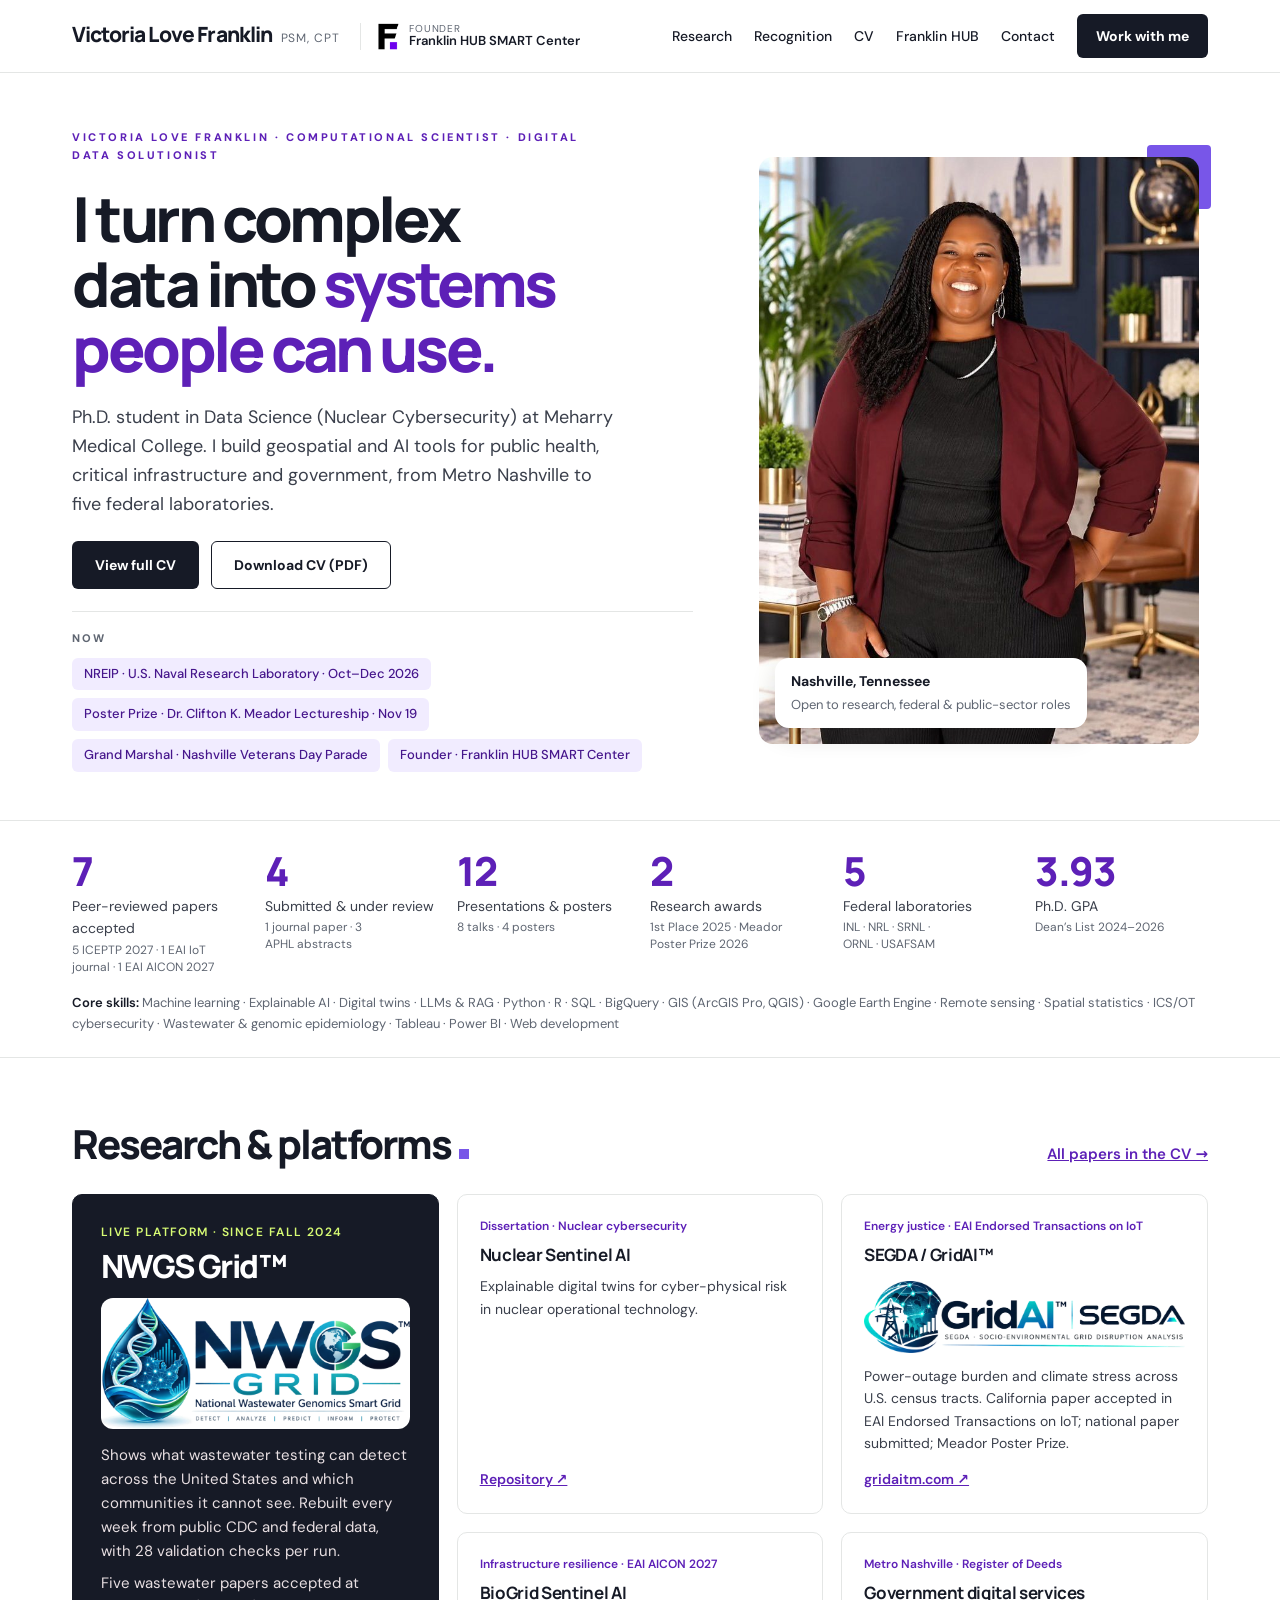
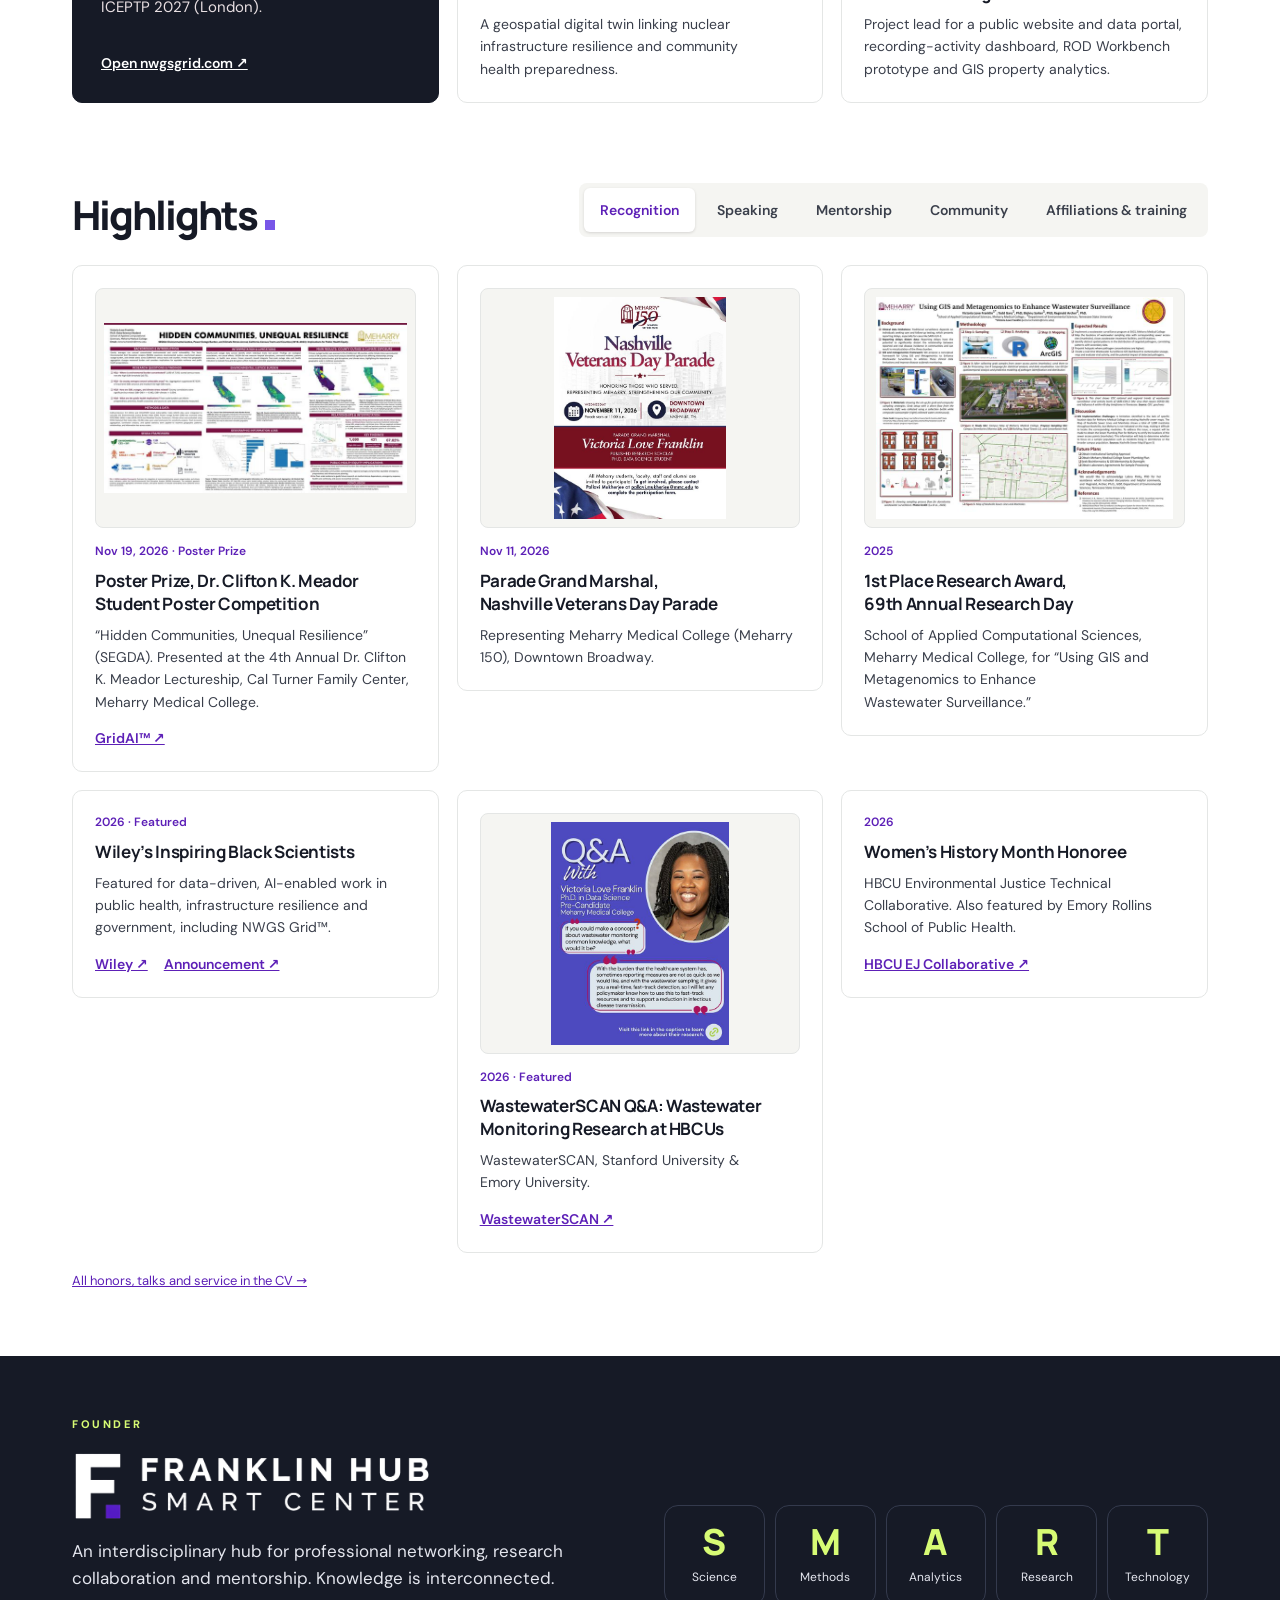
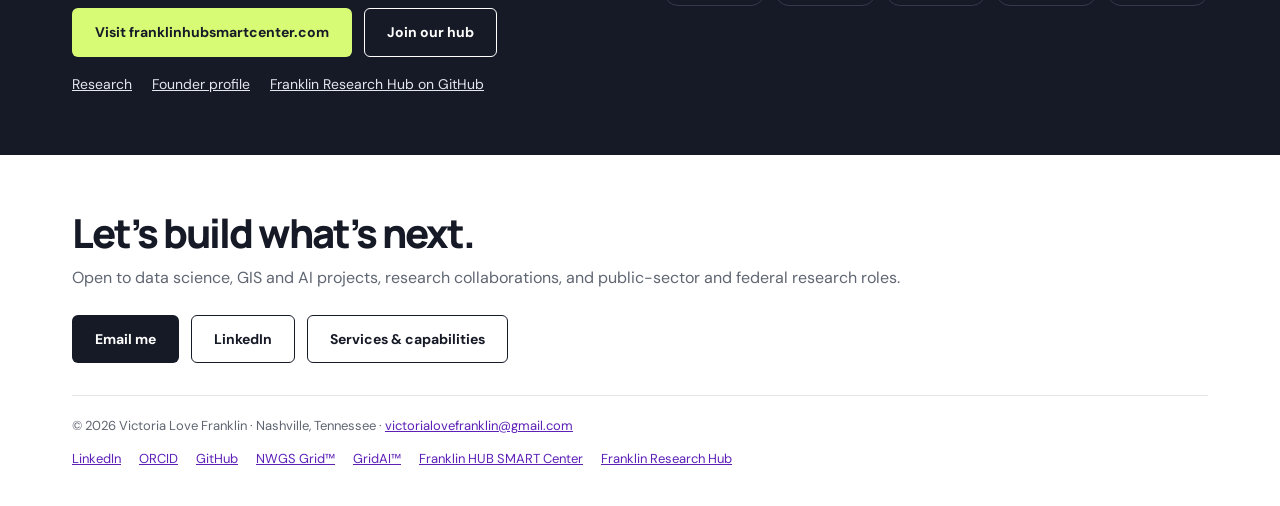
==== index.html @ a5e364a3 "Sync site with current CV: Deeds role (Sep 2026 – Present), Digital Data Solutionist title, remove C" ====
<!DOCTYPE html>

<html lang="en">
<head>
<meta charset="utf-8"/>
<meta content="width=device-width, initial-scale=1" name="viewport"/>
<title>Victoria Love Franklin | Data Scientist, GIS &amp; AI Researcher | Nashville, TN</title>
<meta content="Data scientist and geospatial AI researcher in Nashville: machine learning, GIS, Python and SQL for public health and critical infrastructure. Five federal labs." name="description"/>
<link href="https://victorialovefranklin.github.io/victoria-franklin-site/" rel="canonical"/>
<meta content="website" property="og:type"/>
<meta content="Victoria Love Franklin" property="og:site_name"/>
<meta content="Victoria Love Franklin | Data Scientist, GIS &amp; AI Researcher | Nashville, TN" property="og:title"/>
<meta content="Data scientist and geospatial AI researcher in Nashville. Seven peer-reviewed papers accepted, NWGS Grid™, GridAI™, and work across five federal laboratories." property="og:description"/>
<meta content="https://victorialovefranklin.github.io/victoria-franklin-site/" property="og:url"/>
<meta content="https://victorialovefranklin.github.io/victoria-franklin-site/docs/social-card.jpg" property="og:image"/>
<meta content="https://victorialovefranklin.github.io/victoria-franklin-site/docs/social-card.jpg" property="og:image:secure_url"/>
<meta content="image/jpeg" property="og:image:type"/>
<meta content="1200" property="og:image:width"/>
<meta content="630" property="og:image:height"/>
<meta content="Victoria Love Franklin: Peer-Reviewed Researcher and Doctoral Research Scholar. Data Scientist, Geospatial Scientist, Developer. Ph.D. Data Science (Nuclear Cybersecurity), Meharry Medical College." property="og:image:alt"/>
<meta content="en_US" property="og:locale"/>
<meta content="summary_large_image" name="twitter:card"/>
<meta content="Victoria Love Franklin | Data Scientist, GIS &amp; AI Researcher | Nashville, TN" name="twitter:title"/>
<meta content="Data scientist and geospatial AI researcher in Nashville. Seven peer-reviewed papers accepted, NWGS Grid™, GridAI™, and work across five federal laboratories." name="twitter:description"/>
<meta content="https://victorialovefranklin.github.io/victoria-franklin-site/docs/social-card.jpg" name="twitter:image"/>
<meta content="Victoria Love Franklin: Peer-Reviewed Researcher and Doctoral Research Scholar. Data Scientist, Geospatial Scientist, Developer. Ph.D. Data Science (Nuclear Cybersecurity), Meharry Medical College." name="twitter:image:alt"/>
<meta content="Victoria Love Franklin" name="author"/>
<link href="https://orcid.org/0009-0004-8883-767X" rel="me"/>
<meta content="#8A0F3C" name="theme-color"/>
<meta content="Victoria Love Franklin, Victoria L. Franklin, V.L. Franklin, data scientist, geospatial data scientist, GIS analyst, GIS scientist, AI researcher, machine learning engineer, doctoral researcher, Ph.D. data science, nuclear cybersecurity researcher, public health data scientist, research scientist, machine learning, explainable AI, XAI, digital twins, LLM, RAG, predictive analytics, anomaly detection, Python, R, SQL, BigQuery, ETL, Tableau, Power BI, data visualization, dashboards, GIS, ArcGIS Pro, QGIS, Google Earth Engine, remote sensing, spatial statistics, GeoAI, spatial epidemiology, ICS/OT security, SCADA, critical infrastructure cybersecurity, vulnerability assessment, cyber-physical systems, wastewater surveillance, wastewater-based epidemiology, genomic epidemiology, biosurveillance, metagenomics, environmental justice, energy justice, grid resilience, climate resilience, public health informatics, government technology, open data, web development, Nashville data scientist, Tennessee GIS, Meharry Medical College, Tennessee State University, HBCU researcher, Idaho National Laboratory, Savannah River National Laboratory, Oak Ridge National Laboratory, ORISE fellow, U.S. Naval Research Laboratory, NREIP, DOE national laboratory, NWGS Grid, GridAI, Nuclear Sentinel AI, SEGDA, BioGrid Sentinel AI, Franklin HUB SMART Center" name="keywords"/>
<meta content="index, follow, max-image-preview:large, max-snippet:-1" name="robots"/>
<meta content="Victoria" property="profile:first_name"/>
<meta content="Franklin" property="profile:last_name"/>
<link href="sitemap.xml" rel="sitemap" type="application/xml"/>
<script type="application/ld+json">{"@context":"https://schema.org","@graph":[{"@type":"WebSite","@id":"https://victorialovefranklin.github.io/victoria-franklin-site/#website","url":"https://victorialovefranklin.github.io/victoria-franklin-site/","name":"Victoria Love Franklin","inLanguage":"en-US","publisher":{"@id":"https://victorialovefranklin.github.io/victoria-franklin-site/#person"}},{"@type":"Person","@id":"https://victorialovefranklin.github.io/victoria-franklin-site/#person","name":"Victoria Love Franklin","alternateName":["Victoria L. Franklin","V.L. Franklin","Victoria Franklin"],"honorificSuffix":"PSM, CPT","url":"https://victorialovefranklin.github.io/victoria-franklin-site/","image":"https://victorialovefranklin.github.io/victoria-franklin-site/docs/img/victoria-franklin-portrait.jpg","email":"mailto:victorialovefranklin@gmail.com","jobTitle":["Data Scientist","Geospatial Scientist","Doctoral Researcher"],"description":"Data scientist and geospatial AI researcher pursuing a Ph.D. in Data Science (Nuclear Cybersecurity) at Meharry Medical College, with research experience at five federal laboratories.","address":{"@type":"PostalAddress","addressLocality":"Nashville","addressRegion":"TN","addressCountry":"US"},"affiliation":{"@type":"CollegeOrUniversity","name":"Meharry Medical College","url":"https://www.mmc.edu/"},"alumniOf":[{"@type":"CollegeOrUniversity","name":"Tennessee State University"},{"@type":"CollegeOrUniversity","name":"Meharry Medical College"}],"hasCredential":[{"@type":"EducationalOccupationalCredential","credentialCategory":"degree","name":"Ph.D. in Data Science, Nuclear Cybersecurity (expected 2027)"},{"@type":"EducationalOccupationalCredential","credentialCategory":"degree","name":"Professional Science Master’s, Applied Geospatial Information Systems"},{"@type":"EducationalOccupationalCredential","credentialCategory":"degree","name":"B.S., Urban Studies"},{"@type":"EducationalOccupationalCredential","credentialCategory":"certificate","name":"Graduate Certificate, Public Administration & Executive Leadership"},{"@type":"EducationalOccupationalCredential","credentialCategory":"certification","name":"Certified Phlebotomy Technician (CPT)"}],"hasOccupation":[{"@type":"Occupation","name":"Data Scientist","occupationalCategory":"15-2051.00","skills":"Python, R, SQL, BigQuery, machine learning, explainable AI, digital twins, LLMs and RAG, Tableau, Power BI","occupationLocation":{"@type":"City","name":"Nashville, Tennessee"}},{"@type":"Occupation","name":"Geospatial Scientist / GIS Analyst","occupationalCategory":"15-1299.02","skills":"ArcGIS Pro, QGIS, Google Earth Engine, remote sensing, spatial statistics, GeoAI, spatial epidemiology"},{"@type":"Occupation","name":"Cybersecurity Researcher (Critical Infrastructure)","skills":"ICS/OT security, SCADA, HMI, PLC, vulnerability assessment, cyber-physical anomaly detection"}],"knowsAbout":["Data science","Machine learning","Explainable artificial intelligence","Digital twins","Large language models","Retrieval-augmented generation","Geographic information systems","Geospatial data science","Remote sensing","Google Earth Engine","ArcGIS Pro","QGIS","Spatial statistics","Python","R","SQL","BigQuery","Tableau","Power BI","Nuclear cybersecurity","ICS/OT security","SCADA","Critical infrastructure resilience","Wastewater-based epidemiology","Genomic epidemiology","Biosurveillance","Metagenomics","Public health surveillance","Environmental justice","Energy justice","Climate resilience","Government technology","Web development"],"award":["Poster Prize, Dr. Clifton K. Meador Student Poster Competition (2026)","1st Place Research Award, 69th Annual Research Day, Meharry Medical College (2025)","Featured, Wiley’s Inspiring Black Scientists (2026)","Women’s History Month Honoree, HBCU Environmental Justice Technical Collaborative (2026)","Parade Grand Marshal, Nashville Veterans Day Parade (2026)"],"memberOf":[{"@type":"Organization","name":"IEEE"},{"@type":"Organization","name":"American Meteorological Society"},{"@type":"Organization","name":"Association of Public Health Laboratories"},{"@type":"Organization","name":"Water Environment Federation"},{"@type":"Organization","name":"National Society of Black Engineers"},{"@type":"Organization","name":"Google Developer Groups"},{"@type":"Organization","name":"HBCU Environmental Justice Technical Collaborative"}],"founder":{"@type":"Organization","name":"Franklin HUB SMART Center","url":"https://franklinhubsmartcenter.com/","logo":"https://victorialovefranklin.github.io/victoria-franklin-site/docs/img/franklin-hub-logo.png","sameAs":["https://github.com/Franklin-Research-Hub"]},"sameAs":["https://www.linkedin.com/in/victoria-love-f-553740410/","https://orcid.org/0009-0004-8883-767X","https://github.com/victorialovefranklin","https://nwgsgrid.com/","https://gridaitm.com/","https://franklinhubsmartcenter.com/","https://github.com/Franklin-Research-Hub","https://github.com/victorialovefranklin/Nuclear-Sentinel/"]},{"@type":"ProfilePage","@id":"https://victorialovefranklin.github.io/victoria-franklin-site/#profile","url":"https://victorialovefranklin.github.io/victoria-franklin-site/","name":"Victoria Love Franklin | Data Scientist, GIS & AI Researcher | Nashville, TN","mainEntity":{"@id":"https://victorialovefranklin.github.io/victoria-franklin-site/#person"},"isPartOf":{"@id":"https://victorialovefranklin.github.io/victoria-franklin-site/#website"}}]}</script>
<link as="font" crossorigin="" href="docs/fonts/inter-normal.woff2" rel="preload" type="font/woff2"/>
<link as="font" crossorigin="" href="docs/fonts/fraunces-normal.woff2" rel="preload" type="font/woff2"/>
<link href="docs/site.css?v=202611142050" rel="stylesheet"/>
<link as="font" crossorigin="" href="docs/fonts/manrope.woff2" rel="preload" type="font/woff2"/>
<link href="docs/hub-theme.css?v=202611132125" rel="stylesheet"/>
</head>
<body class="hub-theme">
<a class="skip" href="#main">Skip to content</a>
<header class="site-header">
<div class="wrap">
<a class="brand" href="index.html"><b>Victoria Love Franklin</b><small>PSM, CPT</small></a>
<a aria-label="Founder of Franklin HUB SMART Center (opens in a new tab)" class="hub-lock" href="https://franklinhubsmartcenter.com/" rel="noopener" target="_blank">
<img alt="" height="27" src="docs/img/franklin-hub-mark.png" width="22"/>
<span><small>Founder</small><strong>Franklin HUB SMART Center</strong></span>
</a>
<button aria-controls="site-nav" aria-expanded="false" class="menu-btn" type="button">Menu</button>
<nav aria-label="Main" class="site-nav" id="site-nav"><a href="#research">Research</a><a href="#highlights">Recognition</a><a href="experience.html">CV</a><a href="#hub">Franklin HUB</a><a href="#contact">Contact</a><a class="btn btn-primary" href="work-with-me.html">Work with me</a></nav>
</div>
</header>
<main id="main">
<section aria-label="Introduction" class="hero">
<div class="wrap">
<div class="hero-copy">
<p class="eyebrow">Victoria Love Franklin · Computational Scientist · Digital Data Solutionist</p>
<h1>I turn complex data into <em>systems people can use.</em></h1>
<p class="lede">Ph.D. student in Data Science (Nuclear Cybersecurity) at Meharry Medical College. I build geospatial and AI tools for public health, critical infrastructure and government, from Metro Nashville to five federal laboratories.</p>
<div class="btns">
<a class="btn btn-primary" href="experience.html">View full CV</a>
<a class="btn btn-ghost" href="docs/Victoria-Love-Franklin-CV.pdf">Download CV (PDF)</a>
</div>
<div class="now">
<p>Now</p>
<ul>
<li><span class="chip">NREIP · U.S. Naval Research Laboratory · Oct–Dec 2026</span></li>
<li><a class="chip" href="#highlights">Poster Prize · Dr. Clifton K. Meador Lectureship · Nov 19</a></li>
<li><a class="chip" href="#highlights">Grand Marshal · Nashville Veterans Day Parade</a></li>
<li><a class="chip" href="https://franklinhubsmartcenter.com/" rel="noopener" target="_blank">Founder · Franklin HUB SMART Center</a></li>
</ul>
</div>
</div>
<figure class="portrait">
<img alt="Victoria Love Franklin smiling in a burgundy blazer" fetchpriority="high" height="959" src="docs/img/victoria-franklin-portrait.jpg" width="720"/>
<figcaption><b>Nashville, Tennessee</b><span>Open to research, federal &amp; public-sector roles</span></figcaption>
</figure>
</div>
</section>
<section aria-label="At a glance" class="stats">
<div class="wrap">
<ul>
<li><b>7</b><span>Peer-reviewed papers accepted<small>5 ICEPTP 2027 · 1 EAI IoT journal · 1 EAI AICON 2027</small></span></li>
<li><b>4</b><span>Submitted &amp; under review<small>1 journal paper · 3 APHL abstracts</small></span></li>
<li><b>12</b><span>Presentations &amp; posters<small>8 talks · 4 posters</small></span></li>
<li><b>2</b><span>Research awards<small>1st Place 2025 · Meador Poster Prize 2026</small></span></li>
<li><b>5</b><span>Federal laboratories<small>INL · NRL · SRNL · ORNL · USAFSAM</small></span></li>
<li><b>3.93</b><span>Ph.D. GPA<small>Dean’s List 2024–2026</small></span></li>
</ul>
<p class="labs-line"><b>Core skills:</b> Machine learning · Explainable AI · Digital twins · LLMs &amp; RAG · Python · R · SQL · BigQuery · GIS (ArcGIS Pro, QGIS) · Google Earth Engine · Remote sensing · Spatial statistics · ICS/OT cybersecurity · Wastewater &amp; genomic epidemiology · Tableau · Power BI · Web development</p>
</div>
</section>
<section class="section" id="research">
<div class="wrap">
<div class="sec-head"><h2>Research &amp; platforms</h2><a class="more" href="experience.html#publications">All papers in the CV →</a></div>
<div class="grid research-grid">
<article class="card card-dark">
<span class="meta">Live platform · since Fall 2024</span>
<h3>NWGS Grid™</h3>
<img alt="NWGS Grid™, National Wastewater Genomics Smart Grid: Detect, Analyze, Predict, Inform, Protect" class="banner" height="382" loading="lazy" src="docs/img/nwgs-grid-banner.png" width="900"/>
<p>Shows what wastewater testing can detect across the United States and which communities it cannot see. Rebuilt every week from public CDC and federal data, with 28 validation checks per run.</p>
<p>Five wastewater papers accepted at ICEPTP 2027 (London).</p>
<div class="links"><a href="https://nwgsgrid.com/" rel="noopener" target="_blank">Open nwgsgrid.com ↗</a></div>
</article>
<article class="card"><span class="meta">Dissertation · Nuclear cybersecurity</span><h3>Nuclear Sentinel AI</h3><p>Explainable digital twins for cyber-physical risk in nuclear operational technology.</p><div class="links"><a href="https://github.com/victorialovefranklin/Nuclear-Sentinel/" rel="noopener" target="_blank">Repository ↗</a></div></article>
<article class="card"><span class="meta">Energy justice · EAI Endorsed Transactions on IoT</span><h3>SEGDA / GridAI™</h3><img alt="GridAI™ | SEGDA, Socio-Environmental Grid Disruption Analysis" class="banner" height="201" loading="lazy" src="docs/img/gridai-segda-banner.webp" width="900"/><p>Power-outage burden and climate stress across U.S. census tracts. California paper accepted in EAI Endorsed Transactions on IoT; national paper submitted; Meador Poster Prize.</p><div class="links"><a href="https://gridaitm.com/" rel="noopener" target="_blank">gridaitm.com ↗</a></div></article>
<article class="card"><span class="meta">Infrastructure resilience · EAI AICON 2027</span><h3>BioGrid Sentinel AI</h3><p>A geospatial digital twin linking nuclear infrastructure resilience and community health preparedness.</p></article>
<article class="card"><span class="meta">Metro Nashville · Register of Deeds</span><h3>Government digital services</h3><p>Project lead for a public website and data portal, recording-activity dashboard, ROD Workbench prototype and GIS property analytics.</p></article>
</div>
</div>
</section>
<section class="section" id="highlights" style="padding-top:16px">
<div class="wrap">
<div class="sec-head"><h2>Highlights</h2><div aria-label="Highlights" class="tabs" data-tabs="" role="tablist"><button aria-controls="p-recognition" aria-selected="true" class="tab" id="t-recognition" role="tab">Recognition</button><button aria-controls="p-speaking" aria-selected="false" class="tab" id="t-speaking" role="tab">Speaking</button><button aria-controls="p-mentorship" aria-selected="false" class="tab" id="t-mentorship" role="tab">Mentorship</button><button aria-controls="p-community" aria-selected="false" class="tab" id="t-community" role="tab">Community</button><button aria-controls="p-affiliations" aria-selected="false" class="tab" id="t-affiliations" role="tab">Affiliations &amp; training</button></div></div>
<div aria-labelledby="t-recognition" class="panel grid g3" id="p-recognition" role="tabpanel"><article class="card"><button aria-label="View Poster: Hidden Communities, Unequal Resilience, the SEGDA study of environmental justice, power outage burden and climate stress across California" class="thumb" data-gallery='[{"src": "docs/img/segda-meador-poster-prize.jpg", "alt": "Poster: Hidden Communities, Unequal Resilience, the SEGDA study of environmental justice, power outage burden and climate stress across California"}]' type="button"><img alt="" loading="lazy" src="docs/img/thumbs/segda-meador-poster-prize.jpg"/></button><span class="meta">Nov 19, 2026 · Poster Prize</span><h3>Poster Prize, Dr. Clifton K. Meador Student Poster Competition</h3><p>“Hidden Communities, Unequal Resilience” (SEGDA). Presented at the 4th Annual Dr. Clifton K. Meador Lectureship, Cal Turner Family Center, Meharry Medical College.</p><div class="links"><a href="https://gridaitm.com/" rel="noopener" target="_blank">GridAI™ ↗</a></div></article><article class="card"><button aria-label="View Meharry 150 flyer: Nashville Veterans Day Parade, November 11, 2026, Parade Grand Marshal Victoria Love Franklin" class="thumb" data-gallery='[{"src": "docs/2026-nashville-veterans-day-parade-flyer.jpg", "alt": "Meharry 150 flyer: Nashville Veterans Day Parade, November 11, 2026, Parade Grand Marshal Victoria Love Franklin"}]' type="button"><img alt="" loading="lazy" src="docs/img/thumbs/parade-flyer.jpg"/></button><span class="meta">Nov 11, 2026</span><h3>Parade Grand Marshal, Nashville Veterans Day Parade</h3><p>Representing Meharry Medical College (Meharry 150), Downtown Broadway.</p></article><article class="card"><button aria-label="View Research poster: Using GIS and Metagenomics to Enhance Wastewater Surveillance, by Victoria Love Franklin, Todd Gary, Bishnu Sarker and Reginald Archer" class="thumb" data-gallery='[{"src": "docs/img/wastewater-summit-poster-2025.jpg", "alt": "Research poster: Using GIS and Metagenomics to Enhance Wastewater Surveillance, by Victoria Love Franklin, Todd Gary, Bishnu Sarker and Reginald Archer"}]' type="button"><img alt="" loading="lazy" src="docs/img/thumbs/wastewater-summit-poster-2025.jpg"/></button><span class="meta">2025</span><h3>1st Place Research Award, 69th Annual Research Day</h3><p>School of Applied Computational Sciences, Meharry Medical College, for “Using GIS and Metagenomics to Enhance Wastewater Surveillance.”</p></article><article class="card"><span class="meta">2026 · Featured</span><h3>Wiley’s Inspiring Black Scientists</h3><p>Featured for data-driven, AI-enabled work in public health, infrastructure resilience and government, including NWGS Grid™.</p><div class="links"><a href="https://www.wiley.com/en-us/research/inspiring-black-scientists" rel="noopener" target="_blank">Wiley ↗</a><a href="https://www.instagram.com/p/DVRQ2Feka2z/" rel="noopener" target="_blank">Announcement ↗</a></div></article><article class="card"><button aria-label="View WastewaterSCAN Q&amp;A card with Victoria’s answer on real-time wastewater detection for policymakers" class="thumb" data-gallery='[{"src": "docs/img/wastewaterscan-qa.jpg", "alt": "WastewaterSCAN Q&amp;A card with Victoria’s answer on real-time wastewater detection for policymakers"}]' type="button"><img alt="" loading="lazy" src="docs/img/thumbs/wastewaterscan-qa.jpg"/></button><span class="meta">2026 · Featured</span><h3>WastewaterSCAN Q&amp;A: Wastewater Monitoring Research at HBCUs</h3><p>WastewaterSCAN, Stanford University &amp; Emory University.</p><div class="links"><a href="https://www.wastewaterscan.org/" rel="noopener" target="_blank">WastewaterSCAN ↗</a></div></article><article class="card"><span class="meta">2026</span><h3>Women’s History Month Honoree</h3><p>HBCU Environmental Justice Technical Collaborative. Also featured by Emory Rollins School of Public Health.</p><div class="links"><a href="https://www.instagram.com/hejtcollaborative/" rel="noopener" target="_blank">HBCU EJ Collaborative ↗</a></div></article></div><div aria-labelledby="t-speaking" class="panel grid g3" id="p-speaking" role="tabpanel"><article class="card"><button aria-label="View Title slide: International Training Course on Protecting Computer Based Systems in Nuclear Security Regimes, August 5, 2026 and more photos" class="thumb" data-gallery='[{"src": "docs/img/inl-training-course-slide.jpg", "alt": "Title slide: International Training Course on Protecting Computer Based Systems in Nuclear Security Regimes, August 5, 2026"}, {"src": "docs/img/inl-erob.jpg", "alt": "Victoria at the Idaho National Laboratory Engineering Research Office Building sign"}]' type="button"><img alt="" loading="lazy" src="docs/img/thumbs/inl-training-course-slide.jpg"/><span class="count">2 photos</span></button><span class="meta">Aug 5, 2026 · Idaho National Laboratory</span><h3>International Training Course on Protecting Computer-Based Systems in Nuclear Security Regimes</h3><p>Presenter.</p></article><article class="card"><button aria-label="View Toward Climate-Resilient Energy Systems: A Geospatial RAG-Enabled Digital Twin Approach" class="thumb" data-gallery='[{"src": "docs/img/ams-2026-talk.jpg", "alt": "Toward Climate-Resilient Energy Systems: A Geospatial RAG-Enabled Digital Twin Approach"}]' type="button"><img alt="" loading="lazy" src="docs/img/thumbs/ams-2026-talk.jpg"/></button><span class="meta">Jan 26, 2026 · 106th AMS Annual Meeting</span><h3>Toward Climate-Resilient Energy Systems: A Geospatial RAG-Enabled Digital Twin Approach</h3><p>Selected speaker, 39th Conference on Climate Variability and Change. Published abstract.</p></article><article class="card"><button aria-label="View Data Science Nashville Meetup flyer: Meharry Ph.D. Spotlight, March 17" class="thumb" data-gallery='[{"src": "docs/img/data-science-nashville-spotlight.jpg", "alt": "Data Science Nashville Meetup flyer: Meharry Ph.D. Spotlight, March 17"}]' type="button"><img alt="" loading="lazy" src="docs/img/thumbs/data-science-nashville-spotlight.jpg"/></button><span class="meta">Mar 17, 2026 · Data Science Nashville</span><h3>Meharry Ph.D. Spotlight: The SEGDA Framework</h3><p>Invited speaker, Tech Hill Commons.</p></article><article class="card"><button aria-label="View Symposium speaker card: HBCU National Spotlight panel, September 10, 2025" class="thumb" data-gallery='[{"src": "docs/img/hbcu-national-spotlight.jpg", "alt": "Symposium speaker card: HBCU National Spotlight panel, September 10, 2025"}]' type="button"><img alt="" loading="lazy" src="docs/img/thumbs/hbcu-national-spotlight.jpg"/></button><span class="meta">Sep 10, 2025 · CEEJH Symposium</span><h3>HBCU National Spotlight panel</h3><p>HBCU Partnerships and Collaborations in Support of Frontline Communities, 11th Annual Environmental Justice &amp; Health Disparities Symposium.</p></article><article class="card"><span class="meta">2026 · MS-CC Annual Meeting</span><h3>Cyberinfrastructure Pathways in AI, Data Science &amp; Geospatial Intelligence at an HBCU</h3><p>Panel presenter.</p></article><article class="card"><span class="meta">2025 · Alabama A&amp;M University</span><h3>STEM Day Speaker Series</h3><p>Invited speaker.</p></article></div><div aria-labelledby="t-mentorship" class="panel grid g3" id="p-mentorship" role="tabpanel"><article class="card"><button aria-label="View The MS-CC summer research cohort with mentors in front of the North Nashville Food Project map and more photos" class="thumb" data-gallery='[{"src": "docs/img/mscc-cohort-2025.jpg", "alt": "The MS-CC summer research cohort with mentors in front of the North Nashville Food Project map"}, {"src": "docs/img/fisk-gis-workshop.jpg", "alt": "Victoria leading a GIS workshop on mapping social determinants of health at Fisk University"}, {"src": "docs/img/mscc-mentees-symposium.jpg", "alt": "Mentees presenting their research at the MS-CC symposium"}, {"src": "docs/img/mentees-group.jpg", "alt": "Victoria with three of her mentees"}, {"src": "docs/img/mentee-fisk-podium.jpg", "alt": "Victoria with a mentee at the Fisk University podium"}]' type="button"><img alt="" loading="lazy" src="docs/img/thumbs/mscc-cohort-2025.jpg"/><span class="count">5 photos</span></button><span class="meta">2025 · 2026 · MS-CC</span><h3>Undergraduate Summer Research Internship</h3><p>Co-mentor and curriculum developer for the 10-week internship with Meharry and Fisk University.</p><div class="links"><a href="docs/mscc-mentee-research-pm25-respiratory-health.pdf">Mentee research (PDF)</a></div></article><article class="card"><button aria-label="View Flyer: GIS Cyber Threat Mapping and Spatial Analytics hands-on workshop, June 25" class="thumb" data-gallery='[{"src": "docs/img/gis-cyber-threat-workshop-flyer.jpg", "alt": "Flyer: GIS Cyber Threat Mapping and Spatial Analytics hands-on workshop, June 25"}]' type="button"><img alt="" loading="lazy" src="docs/img/thumbs/gis-cyber-threat-workshop-flyer.jpg"/></button><span class="meta">Jun 25, 2026</span><h3>GIS Cyber Threat Mapping &amp; Spatial Analytics</h3><p>Hands-on workshop lead for the MS-CC cohort.</p></article><article class="card"><button aria-label="View Victoria in a GDG On Campus shirt with GDG Expert Vaidehi S. Tripathi and Dr. Robbie Melton at the TSU Smart Innovation Technology Center" class="thumb" data-gallery='[{"src": "docs/img/gdg-tsu-smart-center.jpg", "alt": "Victoria in a GDG On Campus shirt with GDG Expert Vaidehi S. Tripathi and Dr. Robbie Melton at the TSU Smart Innovation Technology Center"}]' type="button"><img alt="" loading="lazy" src="docs/img/thumbs/gdg-tsu-smart-center.jpg"/></button><span class="meta">2025 – Present</span><h3>Lead Organizer, GDG On Campus at Meharry</h3><p>Workshops, tech talks and community events connecting student developers, faculty and industry.</p></article><article class="card"><span class="meta">2025 – Present</span><h3>Master’s Capstone Research Mentor</h3><p>Meharry Medical College: research design, methods, analysis and technical communication.</p></article><article class="card"><span class="meta">2025 – Present</span><h3>Founding Chair, NSBE at Meharry</h3><p>Founded the first NSBE chapter at Meharry; Region III Founding Chair &amp; Advisor.</p></article><article class="card"><span class="meta">2015 – Present</span><h3>STEAM Mentor &amp; Advocate</h3><p>Workshops in STEM and geospatial technology for K–12, undergraduates and career changers.</p></article></div><div aria-labelledby="t-community" class="panel grid g3" id="p-community" role="tabpanel"><article class="card"><button aria-label="View Two parade participants in Tennessee State University blue at the 2026 TSU Homecoming Parade lineup and more photos" class="thumb" data-gallery='[{"src": "docs/tsu-homecoming-2026/tsu-homecoming-2026-1.jpg", "alt": "Two parade participants in Tennessee State University blue at the 2026 TSU Homecoming Parade lineup"}, {"src": "docs/tsu-homecoming-2026/tsu-homecoming-2026-2.jpg", "alt": "Selfie with a participant in a TSU cap and jacket at the 2026 TSU Homecoming Parade"}, {"src": "docs/tsu-homecoming-2026/tsu-homecoming-2026-3.jpg", "alt": "Selfie at the 2026 TSU Homecoming Parade lineup with Davidson County Register of Deeds team apparel"}, {"src": "docs/tsu-homecoming-2026/tsu-homecoming-2026-4.jpg", "alt": "Selfie with a participant in a TSU Homecoming 2026 hoodie at the parade lineup"}, {"src": "docs/tsu-homecoming-2026/tsu-homecoming-2026-5.jpg", "alt": "Two participants smiling together at the 2026 TSU Homecoming Parade"}]' type="button"><img alt="" loading="lazy" src="docs/img/thumbs/tsu-homecoming-1.jpg"/><span class="count">5 photos</span></button><span class="meta">Oct 17, 2026</span><h3>TSU 2026 Homecoming Parade</h3><p>“The Blue Never Fades,” Jefferson Street, with the team of Karen Johnson, Davidson County Register of Deeds.</p></article><article class="card"><button aria-label="View Tennessee State University Alumni graphic: Proud Tiger. Once a Tiger, always a Tiger." class="thumb" data-gallery='[{"src": "docs/tsu-alumni-proud-tiger.jpg", "alt": "Tennessee State University Alumni graphic: Proud Tiger. Once a Tiger, always a Tiger."}]' type="button"><img alt="" loading="lazy" src="docs/img/thumbs/tsu-proud-tiger.jpg"/></button><span class="meta">Three TSU credentials</span><h3>Proud TSU alumna</h3><p>B.S. 2014 · PSM 2018 · Graduate Certificate, December 4, 2026.</p></article><article class="card"><button aria-label="View Victoria Love Franklin with Meharry Medical College President James E. K. Hildreth and colleagues" class="thumb" data-gallery='[{"src": "docs/img/meharry-president-hildreth.jpg", "alt": "Victoria Love Franklin with Meharry Medical College President James E. K. Hildreth and colleagues"}]' type="button"><img alt="" loading="lazy" src="docs/img/thumbs/meharry-president-hildreth.jpg"/></button><span class="meta">Meharry Medical College</span><h3>With President James E. K. Hildreth</h3><p>Meharry, HCA Healthcare and TriStar Health event.</p></article><article class="card"><span class="meta">2025 – Present · Governor appointment</span><h3>Public Representative, Tennessee Committee of Clinical Perfusionists</h3><p>Appointed by Governor Bill Lee.</p></article><article class="card"><span class="meta">2026 · Organizer</span><h3>Build with AI 2026</h3><p>Meharry, GDG Nashville, TSU AI SMART Center and the SACS Cybersecurity Research Center.</p></article></div><div aria-labelledby="t-affiliations" class="panel grid g3" id="p-affiliations" role="tabpanel"><article class="card"><button aria-label="View Victoria holding her SHIFT Certificate of Achievement plaque" class="thumb" data-gallery='[{"src": "docs/img/shift-scholar-plaque.jpg", "alt": "Victoria holding her SHIFT Certificate of Achievement plaque"}]' type="button"><img alt="" loading="lazy" src="docs/img/thumbs/shift-scholar-plaque.jpg"/></button><span class="meta">NIH-supported · 2025–2026</span><h3>SHIFT Scholar, Meharry Medical College</h3><p>Project management, budgeting and scientific leadership for biomedical research.</p></article><article class="card"><button aria-label="View Victoria receiving her Certificate of Achievement for the Biohub and Meharry metagenomic sequencing workshop and more photos" class="thumb" data-gallery='[{"src": "docs/img/biohub-mngs-certificate.jpg", "alt": "Victoria receiving her Certificate of Achievement for the Biohub and Meharry metagenomic sequencing workshop"}, {"src": "docs/img/mngs-lab-bench.jpg", "alt": "Victoria in a lab gown and gloves at a molecular biology bench"}]' type="button"><img alt="" loading="lazy" src="docs/img/thumbs/biohub-mngs-certificate.jpg"/><span class="count">2 photos</span></button><span class="meta">2026 · Chan Zuckerberg Biohub</span><h3>mNGS Wet-Lab &amp; Dry-Lab Research Trainee</h3><p>Metagenomic next-generation sequencing for pathogen surveillance and discovery.</p></article><article class="card"><span class="meta">Member</span><h3>HBCU Environmental Justice Technical Collaborative</h3><p>Collaborative member and 2026 Women’s History Month Honoree.</p></article><article class="card"><span class="meta">IEEE · AMS</span><h3>SACS IEEE Student Branch, Marketing &amp; Communications Officer</h3><p>IEEE and American Meteorological Society student member, 2025–Present.</p></article><article class="card"><span class="meta">APHL · WEF</span><h3>Wastewater Surveillance Community of Practice</h3><p>APHL professional member; Water Environment Federation; KY/TN, AL, MS and SC water associations.</p></article><article class="card"><span class="meta">By invitation</span><h3>SACS Student Ambassador</h3><p>School of Applied Computational Sciences, Meharry Medical College.</p></article></div>
<p class="note" style="margin-top:18px"><a href="experience.html#honors">All honors, talks and service in the CV →</a></p>
</div>
</section>
<section aria-label="Franklin HUB SMART Center" class="hub" id="hub">
<div class="wrap">
<div class="hub-copy">
<p class="eyebrow">Founder</p>
<h2><a href="https://franklinhubsmartcenter.com/" rel="noopener" target="_blank"><img alt="Franklin HUB SMART Center" height="181" src="docs/img/franklin-hub-logo-white.png" width="900"/></a></h2>
<p>An interdisciplinary hub for professional networking, research collaboration and mentorship. Knowledge is interconnected.</p>
<div class="btns"><a class="btn btn-lime" href="https://franklinhubsmartcenter.com/" rel="noopener" target="_blank">Visit franklinhubsmartcenter.com</a><a class="btn btn-line" href="https://franklinhubsmartcenter.com/join" rel="noopener" target="_blank">Join our hub</a></div>
<div class="hub-links"><a href="https://franklinhubsmartcenter.com/research" rel="noopener" target="_blank">Research</a><a href="https://franklinhubsmartcenter.com/victoria-love-franklin" rel="noopener" target="_blank">Founder profile</a><a href="https://github.com/Franklin-Research-Hub" rel="noopener" target="_blank">Franklin Research Hub on GitHub</a></div>
</div>
<ul aria-label="SMART: Science, Methods, Analytics, Research, Technology" class="smart">
<li><b>S</b><span>Science</span></li><li><b>M</b><span>Methods</span></li><li><b>A</b><span>Analytics</span></li><li><b>R</b><span>Research</span></li><li><b>T</b><span>Technology</span></li>
</ul>
</div>
</section>
</main>
<footer class="site-footer" id="contact">
<div class="wrap">
<div class="top">
<div>
<h2>Let’s build what’s next.</h2>
<p class="contact-line">Open to data science, GIS and AI projects, research collaborations, and public-sector and federal research roles.</p>
</div>
<div class="btns">
<a class="btn btn-primary" href="mailto:victorialovefranklin@gmail.com">Email me</a>
<a class="btn btn-ghost" href="https://www.linkedin.com/in/victoria-love-f-553740410/" rel="noopener" target="_blank">LinkedIn</a>
<a class="btn btn-ghost" href="work-with-me.html">Services &amp; capabilities</a>
</div>
</div>
<div class="bottom">
<span>© <span data-year="">2026</span> Victoria Love Franklin · Nashville, Tennessee · <a href="mailto:victorialovefranklin@gmail.com">victorialovefranklin@gmail.com</a></span>
<nav aria-label="Elsewhere"><a href="https://www.linkedin.com/in/victoria-love-f-553740410/" rel="noopener" target="_blank">LinkedIn</a><a href="https://orcid.org/0009-0004-8883-767X" rel="noopener" target="_blank">ORCID</a><a href="https://github.com/victorialovefranklin" rel="noopener" target="_blank">GitHub</a><a href="https://nwgsgrid.com/" rel="noopener" target="_blank">NWGS Grid™</a><a href="https://gridaitm.com/" rel="noopener" target="_blank">GridAI™</a><a href="https://franklinhubsmartcenter.com/" rel="noopener" target="_blank">Franklin HUB SMART Center</a><a href="https://github.com/Franklin-Research-Hub" rel="noopener" target="_blank">Franklin Research Hub</a></nav>
</div>
</div>
</footer>
<dialog aria-label="Photo viewer" class="lightbox" id="lightbox">
<figure><img alt="" src=""/><figcaption></figcaption></figure>
<button aria-label="Close" class="lb-btn lb-close" type="button">×</button>
<button aria-label="Previous photo" class="lb-btn lb-prev" type="button">‹</button>
<button aria-label="Next photo" class="lb-btn lb-next" type="button">›</button>
</dialog>
<script defer="" src="docs/site.js?v=202611132125"></script>
</body>
</html>
---- docs/site.css ----
/* Victoria Love Franklin: shared site styles */
@font-face{font-family:"Fraunces";font-style:normal;font-weight:100 900;font-display:swap;src:url(fonts/fraunces-normal.woff2) format("woff2")}
@font-face{font-family:"Fraunces";font-style:italic;font-weight:100 900;font-display:swap;src:url(fonts/fraunces-italic.woff2) format("woff2")}
@font-face{font-family:"Inter";font-style:normal;font-weight:100 900;font-display:swap;src:url(fonts/inter-normal.woff2) format("woff2")}
:root{
  --ink:#1F1418;--body:#3D3237;--muted:#5E5257;--line:#E8DFE2;--soft:#F7F3F4;
  --wine:#8A0F3C;--wine-deep:#5C0A28;--rose:#F6E8EC;
  --hub:#161A26;--hub-line:#343A4D;--lime:#C9FF4A;
  --ok-bg:#E9F3EC;--ok:#1F5130;--rev-bg:#F5EEDD;--rev:#5A4210;--pres-bg:#E7EEF8;--pres:#1E3A66;
  --serif:"Fraunces",Georgia,serif;--sans:"Inter",system-ui,-apple-system,"Segoe UI",sans-serif;
  --r:16px;
}
*{box-sizing:border-box}
html{scroll-behavior:smooth;scroll-padding-top:84px;-webkit-text-size-adjust:100%}
body{margin:0;background:#fff;color:var(--ink);font:16px/1.6 var(--sans);-webkit-font-smoothing:antialiased}
img{display:block;max-width:100%;height:auto}
a{color:var(--wine)}a:hover{color:var(--wine-deep)}
h1,h2,h3,p{margin:0}
ul{margin:0;padding:0;list-style:none}
:focus-visible{outline:3px solid var(--wine);outline-offset:3px;border-radius:4px}
.wrap{max-width:1200px;margin:0 auto;padding:0 32px}
.skip{position:absolute;left:-999px;top:8px;background:#fff;padding:10px 14px;z-index:99}
.skip:focus{left:8px}
.sr{position:absolute;width:1px;height:1px;overflow:hidden;clip:rect(0 0 0 0);white-space:nowrap}

/* Header */
.site-header{position:sticky;top:0;z-index:50;background:rgba(255,255,255,.96);backdrop-filter:saturate(1.4) blur(8px);border-bottom:1px solid var(--line)}
.site-header .wrap{min-height:72px;display:flex;align-items:center;gap:20px}
.brand{display:flex;align-items:baseline;gap:8px;text-decoration:none;color:var(--ink)}
.brand b{font:600 22px/1 var(--serif)}
.brand small{font-size:12px;letter-spacing:.08em;color:var(--muted)}
.hub-lock{display:flex;align-items:center;gap:10px;text-decoration:none;color:var(--ink);padding-left:16px;border-left:1px solid var(--line);margin-right:auto}
.hub-lock img{width:22px;height:27px}
.hub-lock span{display:flex;flex-direction:column;line-height:1.15}
.hub-lock small{font-size:10px;color:var(--muted);letter-spacing:.08em;text-transform:uppercase}
.hub-lock strong{font-size:13px;font-weight:600}
.site-nav{display:flex;align-items:center;gap:4px 22px;font-size:14px;font-weight:500}
.site-nav a{color:var(--ink);text-decoration:none}
.site-nav a:hover,.site-nav a[aria-current="page"]{color:var(--wine)}
.site-nav a[aria-current="page"]{font-weight:600}
.menu-btn{display:none;margin-left:auto;background:none;border:1px solid var(--line);border-radius:10px;min-width:44px;min-height:44px;font:600 14px var(--sans);color:var(--ink);cursor:pointer}

/* Buttons & chips */
.btn{display:inline-flex;align-items:center;gap:8px;min-height:46px;padding:12px 22px;border-radius:999px;font-weight:600;font-size:15px;text-decoration:none;border:1.5px solid transparent;cursor:pointer;font-family:var(--sans)}
.btn-primary{background:var(--wine);color:#fff}.btn-primary:hover{background:var(--wine-deep);color:#fff}
.btn-ghost{border-color:var(--ink);color:var(--ink);background:#fff}.btn-ghost:hover{background:var(--soft);color:var(--ink)}
.site-nav .btn{min-height:42px;padding:10px 18px;color:#fff}
.btns{display:flex;flex-wrap:wrap;gap:12px}
.chip{display:inline-block;background:var(--rose);color:var(--wine-deep);padding:6px 12px;border-radius:8px;font-size:13px;font-weight:500;text-decoration:none}
a.chip:hover{background:#EED6DE;color:var(--wine-deep)}
.eyebrow{font-size:12px;font-weight:600;letter-spacing:.14em;text-transform:uppercase;color:var(--wine)}

/* Sections */
.section{padding:64px 0}
.sec-head{display:flex;flex-wrap:wrap;justify-content:space-between;align-items:flex-end;gap:16px;margin-bottom:28px}
.sec-head h2,.h2{font:500 40px/1.1 var(--serif);letter-spacing:-.01em}
.sec-head p{color:var(--muted);max-width:560px}
.more{font-weight:600;font-size:15px}

/* Hero */
.hero .wrap{display:grid;grid-template-columns:minmax(0,1.15fr) minmax(0,.85fr);gap:56px;align-items:center;padding-top:56px;padding-bottom:48px}
.hero-copy{display:flex;flex-direction:column;gap:22px}
.hero h1{font:500 clamp(40px,5vw,62px)/1.04 var(--serif);letter-spacing:-.02em}
.hero h1 em{color:var(--wine)}
.lede{font-size:18px;color:var(--body);max-width:580px}
.now{border-top:1px solid var(--line);padding-top:18px;display:flex;flex-direction:column;gap:10px}
.now p{font-size:12px;font-weight:600;letter-spacing:.12em;text-transform:uppercase;color:var(--muted)}
.now ul{display:flex;flex-wrap:wrap;gap:8px}
.portrait{margin:0;position:relative;justify-self:center;width:100%;max-width:440px}
.portrait img{width:100%;height:auto;border-radius:24px}
.portrait figcaption{position:absolute;left:16px;bottom:16px;background:#fff;border-radius:14px;padding:12px 16px;display:flex;flex-direction:column;gap:2px;box-shadow:0 8px 24px rgba(31,20,24,.14)}
.portrait figcaption b{font-size:14px}.portrait figcaption span{font-size:13px;color:var(--muted)}

/* Stats */
.stats{border-top:1px solid var(--line);border-bottom:1px solid var(--line)}
.stats .wrap{padding-top:28px;padding-bottom:22px}
.stats ul{display:grid;grid-template-columns:repeat(6,minmax(0,1fr));gap:20px}
.stats li small{display:block;font-size:12px;color:var(--muted);margin-top:2px;line-height:1.4}
.stats li{display:flex;flex-direction:column;gap:2px}
.stats li b{font:500 40px/1.1 var(--serif);color:var(--wine)}
.stats span{font-size:14px;color:var(--body)}
.labs-line{margin-top:18px;font-size:13px;color:var(--muted)}
.labs-line b{color:var(--ink);font-weight:600;font-family:var(--sans);font-size:13px}

/* Cards */
.grid{display:grid;gap:18px}
.g3{grid-template-columns:repeat(3,minmax(0,1fr))}
.research-grid{grid-template-columns:repeat(3,minmax(0,1fr))}
.card{background:#fff;border:1px solid var(--line);border-radius:var(--r);padding:22px;display:flex;flex-direction:column;gap:8px}
.card .meta{font-size:12px;font-weight:600;color:var(--wine)}
.card h3{font-size:17px;font-weight:600;line-height:1.35}
.card p{font-size:14px;color:var(--body)}
.card .links{display:flex;flex-wrap:wrap;gap:6px 16px;font-size:14px;font-weight:600;margin-top:auto;padding-top:6px}
.card-dark{background:var(--ink);border-color:var(--ink);color:#fff;grid-row:span 2;padding:28px}
.card-dark .meta{color:#E9B9C9;letter-spacing:.12em;text-transform:uppercase}
.card-dark h3{font:500 32px/1.1 var(--serif)}
.card-dark p{color:#E8DFE2;font-size:15px}
.card-dark a{color:#fff}
.card .banner{display:block;width:100%;height:auto;margin:6px 0 4px}
.card-dark .banner{border-radius:12px;background:#fff;padding:0;margin:6px 0;width:100%;height:auto}
.thumb{position:relative;display:block;width:100%;padding:8px;border:1px solid var(--line);border-radius:12px;overflow:hidden;cursor:zoom-in;background:var(--soft);aspect-ratio:4/3;margin-bottom:6px}
.thumb img{width:100%;height:100%;object-fit:contain;object-position:center}
.thumb:hover{border-color:var(--wine)}
.thumb .count{position:absolute;right:10px;bottom:10px;background:rgba(31,20,24,.82);color:#fff;font:600 12px var(--sans);padding:4px 9px;border-radius:999px}

/* Tabs */
.tabs{display:flex;flex-wrap:wrap;gap:6px;background:var(--soft);padding:5px;border-radius:999px}
.tab{border:0;cursor:pointer;font:600 14px var(--sans);padding:10px 16px;min-height:44px;border-radius:999px;background:transparent;color:var(--body)}
.tab[aria-selected="true"]{background:#fff;color:var(--wine);box-shadow:0 1px 3px rgba(31,20,24,.14)}
.panel[hidden]{display:none}
.panel.grid{align-items:start}

/* Hub band */
.hub{background:var(--hub);color:#fff}
.hub .wrap{display:grid;grid-template-columns:minmax(0,1fr) minmax(0,1fr);gap:48px;align-items:center;padding-top:60px;padding-bottom:60px}
.hub-copy{display:flex;flex-direction:column;gap:16px}
.hub .eyebrow{color:var(--lime)}
.hub-copy img{width:360px;max-width:100%}
.hub-copy p{font-size:17px;color:#E4E6EE}
.hub .btn-lime{background:var(--lime);color:var(--hub)}.hub .btn-lime:hover{background:#DBFF85;color:var(--hub)}
.hub .btn-line{border-color:#fff;color:#fff}.hub .btn-line:hover{background:rgba(255,255,255,.08);color:#fff}
.hub-links{display:flex;flex-wrap:wrap;gap:8px 20px;font-size:14px}
.hub-links a{color:#E4E6EE}
.smart{display:grid;grid-template-columns:repeat(5,minmax(0,1fr));gap:10px}
.smart li{border:1px solid var(--hub-line);border-radius:14px;padding:18px 6px;display:flex;flex-direction:column;align-items:center;gap:8px}
.smart b{font:500 36px/1 var(--serif);color:var(--lime)}
.smart span{font-size:12px;color:#E4E6EE}

/* Footer */
.site-footer{padding:56px 0 36px}
.site-footer .top{display:flex;flex-wrap:wrap;justify-content:space-between;align-items:center;gap:24px}
.site-footer h2{font:500 40px/1.1 var(--serif)}
.site-footer .contact-line{margin-top:10px;color:var(--muted)}
.site-footer .bottom{margin-top:32px;border-top:1px solid var(--line);padding-top:20px;display:flex;flex-wrap:wrap;justify-content:space-between;gap:12px;font-size:13px;color:var(--muted)}
.site-footer .bottom nav{display:flex;flex-wrap:wrap;gap:6px 18px}

/* Lightbox */
.lightbox{border:0;padding:0;background:transparent;max-width:min(1100px,94vw);max-height:94vh;overflow:visible}
.lightbox::backdrop{background:rgba(20,12,16,.86)}
.lightbox figure{margin:0;display:flex;flex-direction:column;gap:10px;align-items:center}
.lightbox img{max-width:min(1100px,94vw);max-height:80vh;object-fit:contain;border-radius:10px;background:#fff}
.lightbox figcaption{color:#fff;font-size:14px;text-align:center;max-width:760px}
.lb-btn{position:fixed;background:#fff;color:var(--ink);border:0;border-radius:999px;min-width:46px;min-height:46px;font:600 20px var(--sans);cursor:pointer;box-shadow:0 4px 16px rgba(0,0,0,.25)}
.lb-close{top:18px;right:18px}.lb-prev{left:18px;top:50%}.lb-next{right:18px;top:50%}

/* CV page */
.cv-head .wrap{display:flex;flex-wrap:wrap;justify-content:space-between;align-items:flex-end;gap:20px;padding-top:40px;padding-bottom:24px}
.cv-head h1{font:500 44px/1.1 var(--serif);letter-spacing:-.01em}
.cv-head p{color:var(--body);margin-top:8px}
.cv-layout{display:flex;flex-wrap:wrap;gap:32px;align-items:flex-start;padding-bottom:72px}
.cv-nav{flex:1 1 220px;max-width:250px;display:flex;flex-direction:column;gap:4px;position:sticky;top:96px}
.cv-nav .tab{display:flex;justify-content:space-between;align-items:center;width:100%;text-align:left;font-size:15px;padding:11px 16px;min-height:46px;border-radius:12px;color:var(--ink)}
.cv-nav .tab small{font-weight:500;color:var(--muted);font-size:13px}
.cv-nav .tab[aria-selected="true"]{background:#fff;color:var(--wine);box-shadow:inset 3px 0 0 var(--wine),0 1px 3px rgba(31,20,24,.1)}
.cv-main{flex:999 1 560px;min-width:0}
.cv-main .panel>h2{font:500 30px/1.2 var(--serif);margin-bottom:6px}
.cv-main .panel>.intro{color:var(--muted);margin-bottom:18px}
.box{border:1px solid var(--line);border-radius:18px;overflow:hidden;background:#fff}
.role{border-bottom:1px solid #F0E8EB}
.role:last-child{border-bottom:0}
.role summary{list-style:none;cursor:pointer;display:grid;grid-template-columns:150px minmax(0,1fr) auto;gap:16px;align-items:center;padding:16px 22px;min-height:64px}
.role summary::-webkit-details-marker{display:none}
.role summary:hover{background:#FCFAFB}
.role .when{font-size:13px;color:var(--muted);font-weight:500}
.role .what{display:flex;flex-direction:column;gap:3px;min-width:0}
.role .what b{font-size:16px;font-weight:600}
.role .what span{font-size:14px;color:var(--muted)}
.role .side{display:flex;align-items:center;gap:12px}
.role .sign{width:16px;text-align:center;color:var(--wine);font-size:20px;line-height:1}
.role .sign::before{content:"+"}
.role[open] .sign::before{content:"−"}
.role .body{padding:0 22px 20px 188px;display:flex;flex-direction:column;gap:10px;font-size:14.5px;color:var(--body)}
.role .body ul{list-style:disc;padding-left:18px;display:flex;flex-direction:column;gap:6px}
.tags{display:flex;flex-wrap:wrap;gap:6px}
.role .body ul.tags{list-style:none;padding:0;flex-direction:row;gap:6px}
.tags li{font-size:12px;background:var(--soft);color:var(--body);padding:4px 10px;border-radius:999px}
.kind{font-size:12px;font-weight:600;padding:5px 10px;border-radius:999px;white-space:nowrap}
.k-fed{background:var(--pres-bg);color:var(--pres)}.k-pub{background:var(--ok-bg);color:var(--ok)}.k-acad{background:var(--rose);color:var(--wine-deep)}.k-train{background:var(--rev-bg);color:var(--rev)}.k-ind{background:#EEEDF0;color:#3A3640}
.earlier{padding:16px 22px;background:var(--soft);font-size:14px;color:var(--body)}
.earlier h3{font-size:14px;font-weight:600;color:var(--ink);margin-bottom:8px}
.earlier li{display:grid;grid-template-columns:110px 1fr;gap:12px;padding:3px 0}
.earlier li span{color:var(--muted)}
.filters{display:flex;flex-wrap:wrap;gap:8px;align-items:center;margin-bottom:16px}
.filter{cursor:pointer;font:600 13px var(--sans);padding:9px 14px;min-height:40px;border-radius:999px;background:#fff;color:var(--ink);border:1px solid #D9CDD2}
.filter[aria-pressed="true"]{background:var(--ink);color:#fff;border-color:var(--ink)}
.filters .note{margin-left:auto;font-size:13px;color:var(--muted)}
.pub-group{margin-bottom:22px}
.pub-group>h3{font-size:13px;font-weight:600;letter-spacing:.1em;text-transform:uppercase;color:var(--muted);margin:0 0 10px}
.pub{padding:16px 22px;border-bottom:1px solid #F0E8EB;display:flex;flex-direction:column;gap:8px}
.pub:last-child{border-bottom:0}
.pub[hidden]{display:none}
.pub .t{font-size:15.5px;font-weight:600;line-height:1.4}
.pub .c{font-size:13.5px;color:var(--muted)}
.pub .c a{font-weight:600}
.st{display:inline-block;font-size:12px;font-weight:600;padding:4px 10px;border-radius:8px;margin:0 6px 4px 0}
.st-acc{background:var(--ok-bg);color:var(--ok)}.st-rev{background:var(--rev-bg);color:var(--rev)}.st-pres{background:var(--pres-bg);color:var(--pres)}.st-prize{background:var(--wine);color:#fff}.st-dev{background:#EEEDF0;color:#3A3640}
.rows li{display:grid;grid-template-columns:150px minmax(0,1fr);gap:16px;padding:14px 22px;border-bottom:1px solid #F0E8EB}
.rows li:last-child{border-bottom:0}
.rows .d{font-size:13px;color:var(--muted);font-weight:500}
.rows .t{font-weight:600;font-size:15px;display:block}
.rows .v{font-size:14px;color:var(--muted);display:block}
.rows .p{font-size:14px;color:var(--body);display:block;margin-top:4px}
.sub-h{font-size:13px;font-weight:600;letter-spacing:.1em;text-transform:uppercase;color:var(--muted);margin:24px 0 10px}
.sub-h:first-of-type{margin-top:0}
.cols{display:grid;grid-template-columns:repeat(2,minmax(0,1fr));gap:16px}
.cols .card ul{display:flex;flex-direction:column;gap:6px;font-size:14px;color:var(--body)}
.cols .card small{display:block;color:var(--muted);font-size:12.5px}
.skill-grid{display:grid;grid-template-columns:repeat(2,minmax(0,1fr));gap:16px}
.skill-grid .tags li{font-size:13px;background:var(--rose);color:var(--wine-deep)}

/* Work with me */
.page-hero .wrap{padding-top:48px;padding-bottom:40px;display:flex;flex-direction:column;gap:18px}
.page-hero h1{font:500 clamp(36px,4.4vw,54px)/1.08 var(--serif);letter-spacing:-.02em;max-width:900px}
.page-hero h1 em{color:var(--wine)}
.snapshot{display:grid;grid-template-columns:repeat(5,minmax(0,1fr));gap:16px;margin:8px 0 0;padding:20px 0 0;border-top:1px solid var(--line)}
.snapshot dt{font-size:12px;font-weight:600;letter-spacing:.1em;text-transform:uppercase;color:var(--muted)}
.snapshot dd{margin:4px 0 0;font-size:14px}
.competencies{display:grid;grid-template-columns:repeat(3,minmax(0,1fr));gap:10px}
.competencies li{background:var(--soft);border-radius:12px;padding:12px 16px;font-size:14.5px}
.services{display:grid;grid-template-columns:repeat(3,minmax(0,1fr));gap:16px}
.svc{border:1px solid var(--line);border-radius:var(--r);padding:22px;display:flex;flex-direction:column;gap:8px}
.svc h3{font-size:17px}.svc p{font-size:14px;color:var(--body)}.svc .tools{color:var(--wine);font-weight:500;font-size:13px}
.table-box{overflow-x:auto;border:1px solid var(--line);border-radius:18px}
table.exp{border-collapse:collapse;width:100%;min-width:760px;font-size:14px}
table.exp th{text-align:left;font-size:12px;letter-spacing:.08em;text-transform:uppercase;color:var(--muted);padding:14px 18px;border-bottom:1px solid var(--line);background:var(--soft)}
table.exp td{padding:14px 18px;border-bottom:1px solid #F0E8EB;vertical-align:top}
table.exp td small{display:block;color:var(--muted);font-size:12.5px}
.note{font-size:13px;color:var(--muted);margin-top:10px}
.diffs{display:grid;grid-template-columns:repeat(4,minmax(0,1fr));gap:16px}
.diff{border-top:3px solid var(--wine);padding-top:14px;display:flex;flex-direction:column;gap:6px}
.diff h3{font-size:16px}.diff p{font-size:14px;color:var(--body)}
.naics{display:grid;grid-template-columns:repeat(2,minmax(0,1fr));gap:8px 24px;font-size:14px}
.naics li{display:flex;gap:12px;padding:8px 0;border-bottom:1px solid #F0E8EB}
.naics b{color:var(--wine);min-width:64px}

/* Responsive */
@media screen and (max-width:1080px){
  .hub-lock{display:none}
  .menu-btn{display:inline-flex;align-items:center;justify-content:center;padding:0 14px}
  .site-nav{display:none;position:absolute;top:72px;left:0;right:0;background:#fff;border-bottom:1px solid var(--line);flex-direction:column;align-items:stretch;padding:16px 32px 22px;gap:4px}
  .site-nav.open{display:flex}
  .site-nav a{padding:10px 0}
  .site-nav .btn{justify-content:center;margin-top:8px}
  .stats ul{grid-template-columns:repeat(3,minmax(0,1fr))}
  .research-grid,.g3,.services,.competencies{grid-template-columns:repeat(2,minmax(0,1fr))}
  .diffs{grid-template-columns:repeat(2,minmax(0,1fr))}
  .snapshot{grid-template-columns:repeat(2,minmax(0,1fr))}
}
@media screen and (max-width:760px){
  .wrap{padding:0 20px}
  .hero .wrap{grid-template-columns:1fr;gap:32px;padding-top:32px}
  .portrait{max-width:360px}
  .section{padding:48px 0}
  .sec-head h2,.h2,.site-footer h2{font-size:32px}
  .stats ul{grid-template-columns:repeat(2,minmax(0,1fr))}
  .stats li b{font-size:32px}
  .research-grid,.g3,.services,.competencies,.cols,.skill-grid,.diffs,.naics{grid-template-columns:1fr}
  .card-dark{grid-row:auto}
  .hub .wrap{grid-template-columns:1fr;gap:28px}
  .smart b{font-size:28px}
  .cv-nav{position:static;max-width:none;flex-direction:row;overflow-x:auto;gap:6px;padding-bottom:4px}
  .cv-nav .tab{width:auto;white-space:nowrap;border-radius:999px;background:var(--soft)}
  .cv-nav .tab small{display:none}
  .role summary{grid-template-columns:1fr auto;gap:6px 12px;padding:14px 16px}
  .role .when{grid-column:1/-1}
  .role .kind{display:none}
  .role .body{padding:0 16px 18px}
  .rows li{grid-template-columns:1fr;gap:4px;padding:14px 16px}
  .pub{padding:14px 16px}
  .filters .note{margin-left:0;width:100%}
  .earlier li{grid-template-columns:1fr;gap:0}
  .lb-prev,.lb-next{top:auto;bottom:18px}
}
@media (prefers-reduced-motion:reduce){html{scroll-behavior:auto}}

/* Print: the Full CV prints every section */
@media print{
  @page{size:letter;margin:.55in .6in}
  body{font-size:10.5pt;color:#000}
  .site-header,.site-footer,.cv-nav,.filters,.no-print,.lightbox,.skip{display:none!important}
  .wrap{max-width:none;padding:0}
  .panel[hidden]{display:block!important}
  .panel{break-before:auto;margin-bottom:18px}
  .cv-main .panel>h2{font-size:15pt;margin-top:10px;border-bottom:1.5px solid var(--wine);padding-bottom:3px}
  .cv-head .wrap{padding:0 0 10px;border-bottom:2px solid var(--wine)}
  .cv-head h1{font-size:22pt}
  .cv-head .btns{display:none}
  .print-name{display:block!important}
  .box{border:0;border-radius:0}
  details.role>.body{display:flex!important}
  .role summary{padding:8px 0;min-height:0;grid-template-columns:120px minmax(0,1fr)}
  .role .side{display:none}
  .role .body{padding:0 0 8px 136px;font-size:10pt}
  .pub,.rows li{padding:7px 0;break-inside:avoid}
  .pub[hidden]{display:flex!important}
  .rows li{grid-template-columns:120px minmax(0,1fr)}
  .card{border:0;padding:6px 0}
  .tags li{padding:1px 6px;font-size:8.5pt}
  a{color:inherit;text-decoration:none}
  .st{border:1px solid currentColor;padding:1px 6px}
}

/* fixes */
.site-nav a.btn[aria-current="page"]{color:#fff}
.naics-print{display:none}
.snapshot dd{overflow-wrap:anywhere}
@media screen and (max-width:760px){.brand small{display:none}.brand b{font-size:20px}}
@media print{.naics-print{display:block}}

.pub-thumb{max-width:180px}
.pub-thumb .thumb{margin:2px 0 0}
.wwm-top{display:grid;grid-template-columns:minmax(0,1fr) 260px;gap:40px;align-items:center}
.wwm-portrait{width:260px;height:auto;border-radius:50%}
@media screen and (max-width:760px){.wwm-top{grid-template-columns:1fr;gap:24px}.wwm-portrait{width:180px}}
@media print{.pub-thumb{display:none}}

/* No hanging words */
p,li,dd,td,figcaption,.t,.v,.c,.lede{text-wrap:pretty}
h1,h2,h3,.what b,.pub .t,.rows .t,.card h3{text-wrap:balance}

/* Clean CV: a document, not a deck of cards */
.cv-main .box{border:0;border-radius:0;background:none;overflow:visible;border-top:1px solid var(--ink)}
.cv-main .role,.cv-main .pub,.cv-main .rows li{border-bottom:1px solid var(--line)}
.cv-main .role summary{padding:16px 0;grid-template-columns:150px minmax(0,1fr) auto}
.cv-main .role summary:hover{background:none}
.cv-main .role summary:hover .what b{color:var(--wine)}
.cv-main .role .body{padding:0 0 18px 166px}
.cv-main .rows li{padding:14px 0;grid-template-columns:150px minmax(0,1fr)}
.cv-main .pub{padding:16px 0}
.cv-main .kind{background:none!important;padding:0;font-weight:500;color:var(--muted)!important;font-size:13px}
.cv-main .st{background:none!important;padding:0;margin:0 14px 2px 0;border-radius:0;font-size:12.5px;font-weight:600}
.cv-main .st-acc{color:var(--ok)}.cv-main .st-rev{color:var(--rev)}.cv-main .st-pres{color:var(--pres)}.cv-main .st-prize{color:var(--wine)}.cv-main .st-dev{color:var(--muted)}
.cv-main .st::before{content:"";display:inline-block;width:7px;height:7px;border-radius:50%;background:currentColor;margin-right:6px;vertical-align:1px}
.cv-main .earlier{background:none;padding:18px 0 0}
.cv-main .pub-group>h3,.cv-main .sub-h{color:var(--ink)}
.tools{font-size:13px;color:var(--muted)}
.plain-groups{display:grid;grid-template-columns:repeat(2,minmax(0,1fr));gap:8px 48px;border-top:1px solid var(--ink)}
.plain-group{padding:18px 0;border-bottom:1px solid var(--line)}
.plain-group h3{font-size:15px;font-weight:600;margin-bottom:8px}
.plain-group p{font-size:14.5px;color:var(--body)}
.plain-list{display:flex;flex-direction:column;gap:6px;font-size:14.5px;color:var(--body)}
.plain-list small{color:var(--muted);font-size:13px}
.cv-main .pub-thumb{max-width:150px}
.cv-main .pub-thumb .thumb{border:0;background:var(--soft);padding:6px;border-radius:4px}
.cv-nav .tab{border-radius:0;padding-left:14px}
.cv-nav .tab[aria-selected="true"]{background:none;box-shadow:inset 2px 0 0 var(--wine)}
.filter{border-radius:4px}
@media screen and (max-width:760px){
 .cv-main .role summary{grid-template-columns:1fr auto;padding:14px 0}
 .cv-main .role .body{padding:0 0 16px}
 .cv-main .rows li{grid-template-columns:1fr;padding:12px 0}
 .plain-groups{grid-template-columns:1fr}
 .cv-nav .tab{border-radius:4px}
}
@media print{.plain-groups{border-top:0}.cv-main .box{border-top:0}}
.nw{white-space:nowrap}
.plain-list small{display:block;margin-top:1px}
.plain-list{gap:10px}
@media print{
 .cv-main .role summary{grid-template-columns:105px minmax(0,1fr);align-items:start;padding:8px 0}
 .cv-main .role .body{padding:0 0 8px 121px;gap:4px;font-size:9.5pt}
 .cv-main .rows li{grid-template-columns:105px minmax(0,1fr);padding:6px 0}
 .cv-main .pub{padding:7px 0}
 .plain-group{padding:8px 0}
 .cv-main .panel>.intro{margin-bottom:8px}
}
---- docs/hub-theme.css ----
/* Franklin HUB SMART Center brand theme for the personal site (home and Work With Me) */
@font-face{font-family:"Manrope";font-style:normal;font-weight:200 800;font-display:swap;src:url(fonts/manrope.woff2) format("woff2")}
@font-face{font-family:"DM Sans";font-style:normal;font-weight:100 1000;font-display:swap;src:url(fonts/dm-sans.woff2) format("woff2")}
@font-face{font-family:"DM Sans";font-style:italic;font-weight:100 1000;font-display:swap;src:url(fonts/dm-sans-italic.woff2) format("woff2")}
body.hub-theme{
  --ink:#161A26;--body:#3A3F4B;--muted:#5F6672;--line:#E4E6E5;--soft:#F5F5F2;
  --wine:#5D20B7;--wine-deep:#46168C;--rose:#F1ECFF;
  --purple:#7856E8;--lime:#D7FB74;
  --serif:"Manrope",system-ui,sans-serif;--sans:"DM Sans",system-ui,-apple-system,"Segoe UI",sans-serif;
  --r:10px;
  font-family:var(--sans);color:var(--ink)
}
.hub-theme :focus-visible{outline-color:var(--purple)}
/* Headings: Manrope, heavy and tight like the hub site */
.hub-theme .brand b{font:800 21px/1 var(--serif);letter-spacing:-.04em}
.hub-theme .hero h1,.hub-theme .page-hero h1{font-family:var(--serif);font-weight:800;letter-spacing:-.055em;line-height:1.05}
.hub-theme .hero h1 em,.hub-theme .page-hero h1 em{font-style:normal;color:var(--wine)}
.hub-theme .sec-head h2,.hub-theme .h2,.hub-theme .site-footer h2{font-family:var(--serif);font-weight:800;letter-spacing:-.05em}
.hub-theme .sec-head h2 em{font-style:normal;color:var(--wine)}
.hub-theme .card h3,.hub-theme .svc h3,.hub-theme .diff h3{font-family:var(--serif);font-weight:700;letter-spacing:-.02em}
.hub-theme .card-dark h3{font:800 32px/1.05 var(--serif);letter-spacing:-.05em}
.hub-theme .stats li b{font-family:var(--serif);font-weight:800;letter-spacing:-.04em;color:var(--wine)}
.hub-theme .smart b{font-family:var(--serif);font-weight:800}
/* Labels */
.hub-theme .eyebrow{font-size:11px;font-weight:800;letter-spacing:2.6px;color:var(--wine)}
.hub-theme .card .meta{color:var(--wine)}
.hub-theme .now p,.hub-theme .snapshot dt{letter-spacing:2.2px;font-weight:800;font-size:11px}
/* Buttons: squared like the hub site */
.hub-theme .btn{border-radius:6px;font-weight:700;font-size:14px}
.hub-theme .btn-primary{background:var(--ink);color:#fff}
.hub-theme .btn-primary:hover{background:var(--wine);color:#fff}
.hub-theme .btn-ghost{border-color:var(--ink)}
.hub-theme .site-nav .btn{border-radius:6px}
.hub-theme .chip{border-radius:6px;background:var(--rose);color:var(--wine-deep)}
.hub-theme a.chip:hover{background:#E4DAFF}
/* Tabs and cards */
.hub-theme .tabs{border-radius:8px;background:var(--soft)}
.hub-theme .tab{border-radius:6px}
.hub-theme .tab[aria-selected="true"]{color:var(--wine)}
.hub-theme .card,.hub-theme .svc{border-radius:var(--r)}
.hub-theme .card-dark{background:var(--ink);border-color:var(--ink)}
.hub-theme .card-dark .meta{color:var(--lime)}
.hub-theme .thumb{border-radius:8px}
.hub-theme .portrait img{border-radius:14px}
.hub-theme .portrait::after{content:"";position:absolute;right:-12px;top:-12px;width:64px;height:64px;background:var(--purple);border-radius:4px;z-index:-1}
.hub-theme .portrait{z-index:0}
.hub-theme .competencies li{border-radius:8px}
.hub-theme .diff{border-top-color:var(--purple)}
.hub-theme .naics b{color:var(--wine)}
/* Accent rule under section titles, the hub's purple square motif */
.hub-theme .sec-head h2::after{content:"";display:inline-block;width:10px;height:10px;background:var(--purple);margin-left:8px;vertical-align:baseline}
.hub-theme .lightbox img{border-radius:6px}
.hub-theme .hub .eyebrow{color:var(--lime)}
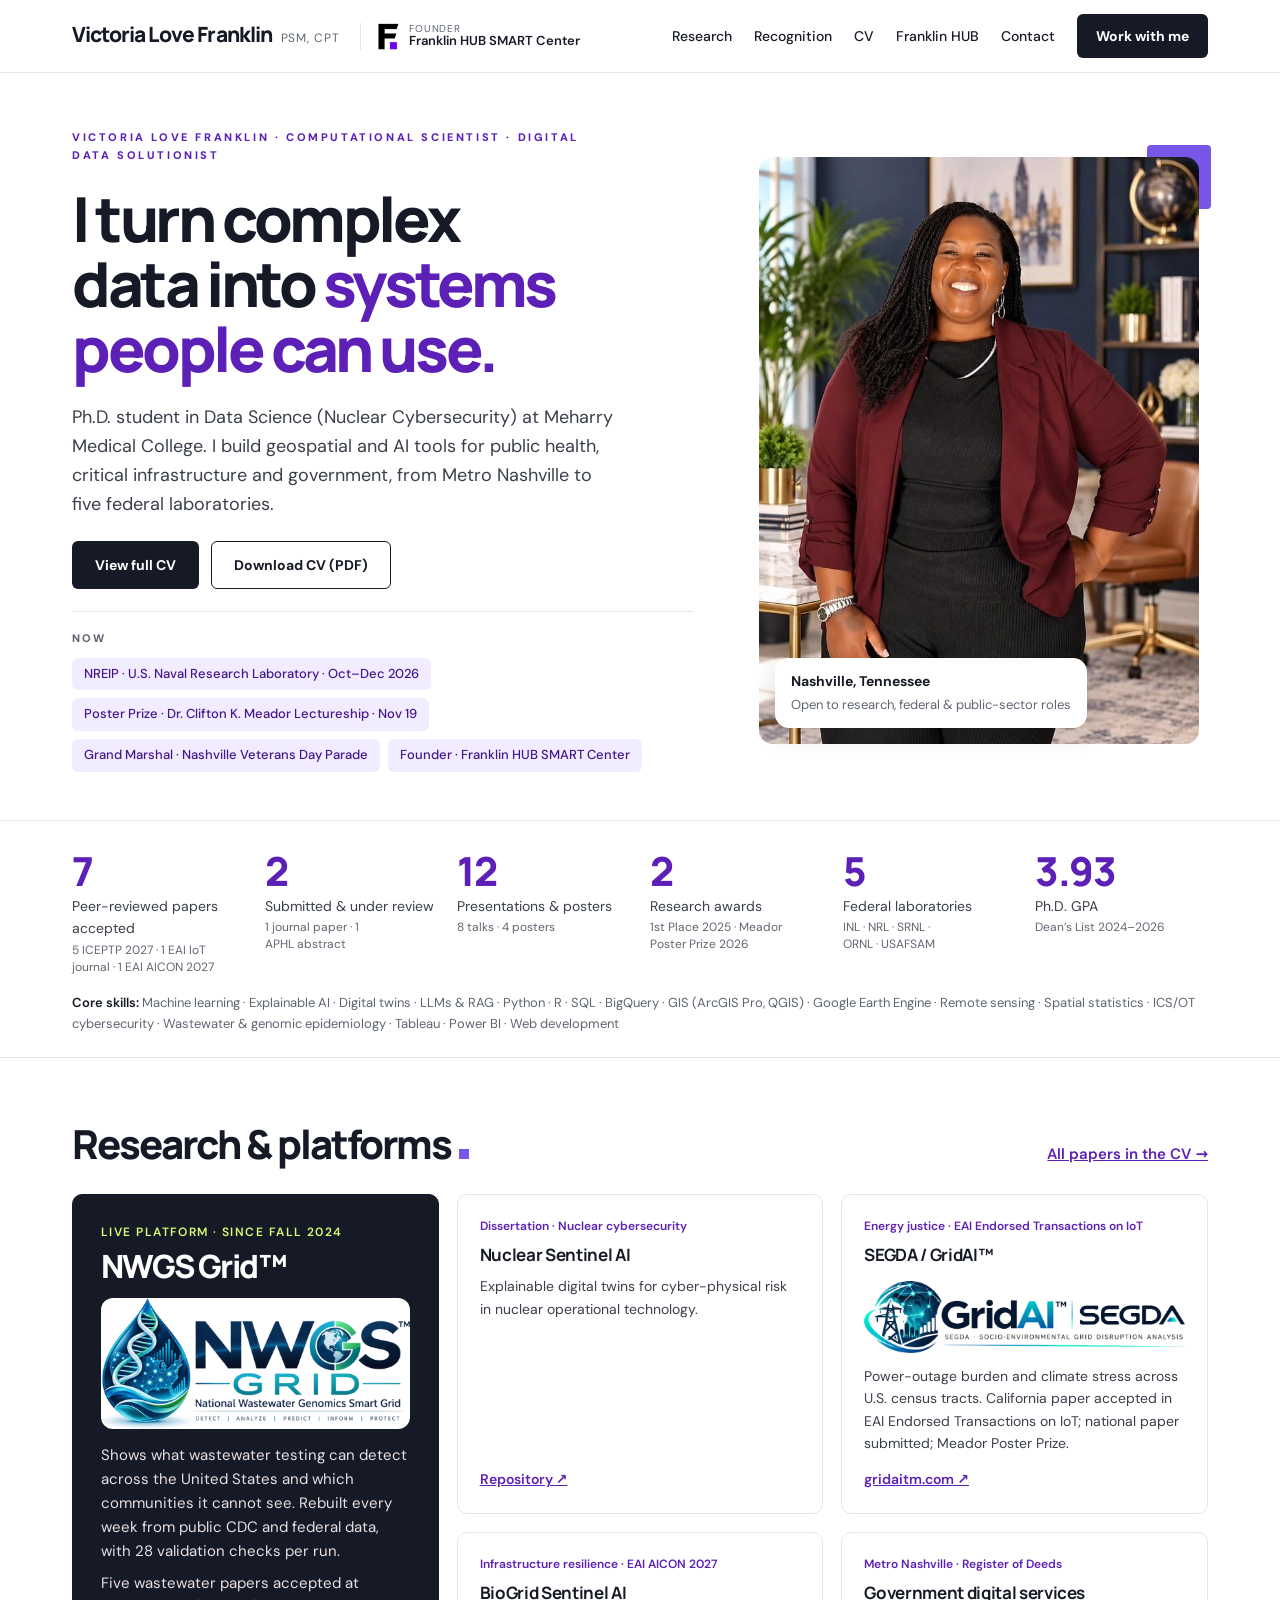
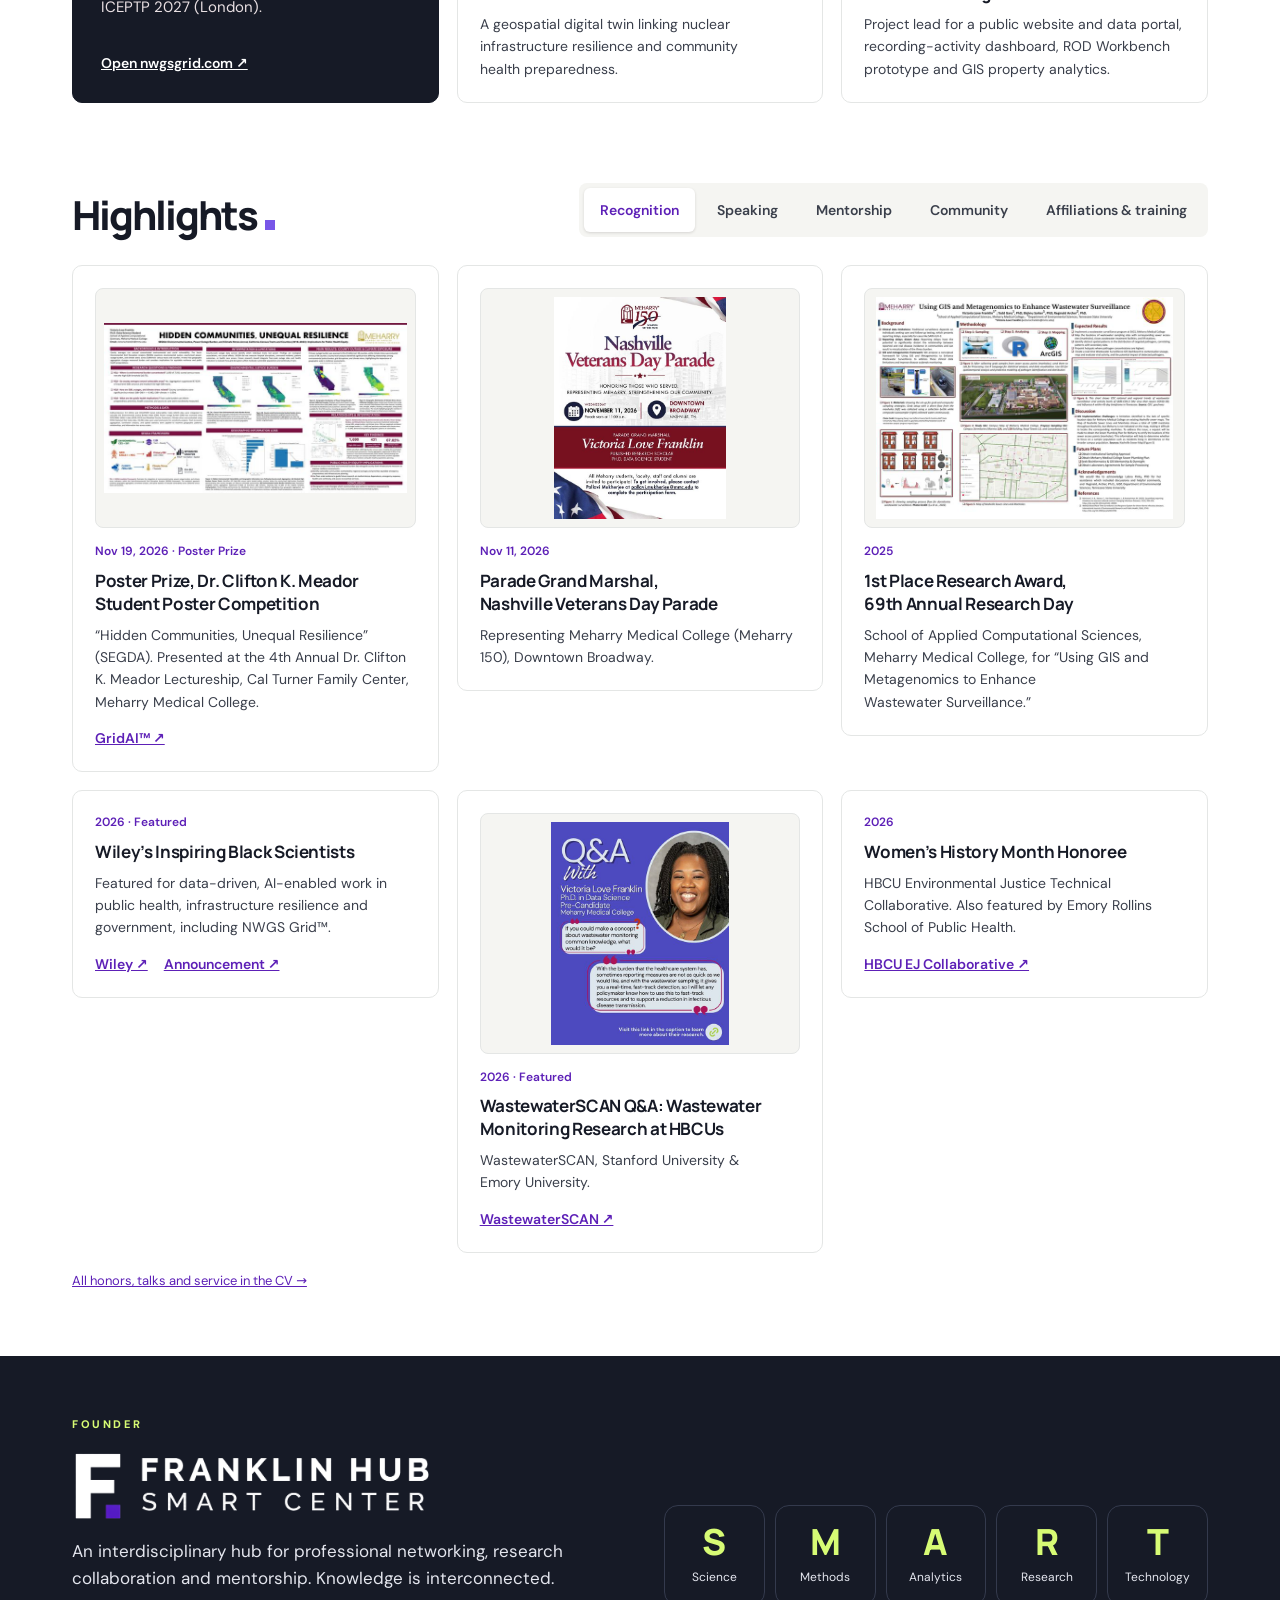
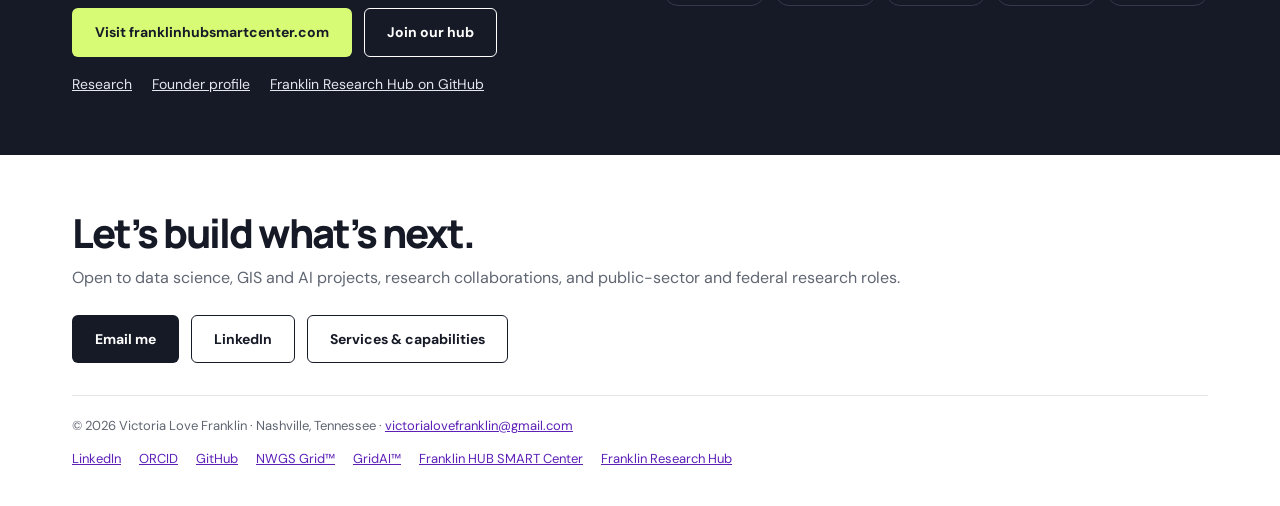
==== commit 3855b37f: "Sync site and README with CV: APHL abstract statuses, Meador 1st place, CV link label Co-authored-by" ====
--- a/index.html
+++ b/index.html
@@ -83,7 +83,7 @@
 <div class="wrap">
 <ul>
 <li><b>7</b><span>Peer-reviewed papers accepted<small>5 ICEPTP 2027 · 1 EAI IoT journal · 1 EAI AICON 2027</small></span></li>
-<li><b>4</b><span>Submitted &amp; under review<small>1 journal paper · 3 APHL abstracts</small></span></li>
+<li><b>2</b><span>Submitted &amp; under review<small>1 journal paper · 1 APHL abstract</small></span></li>
 <li><b>12</b><span>Presentations &amp; posters<small>8 talks · 4 posters</small></span></li>
 <li><b>2</b><span>Research awards<small>1st Place 2025 · Meador Poster Prize 2026</small></span></li>
 <li><b>5</b><span>Federal laboratories<small>INL · NRL · SRNL · ORNL · USAFSAM</small></span></li>
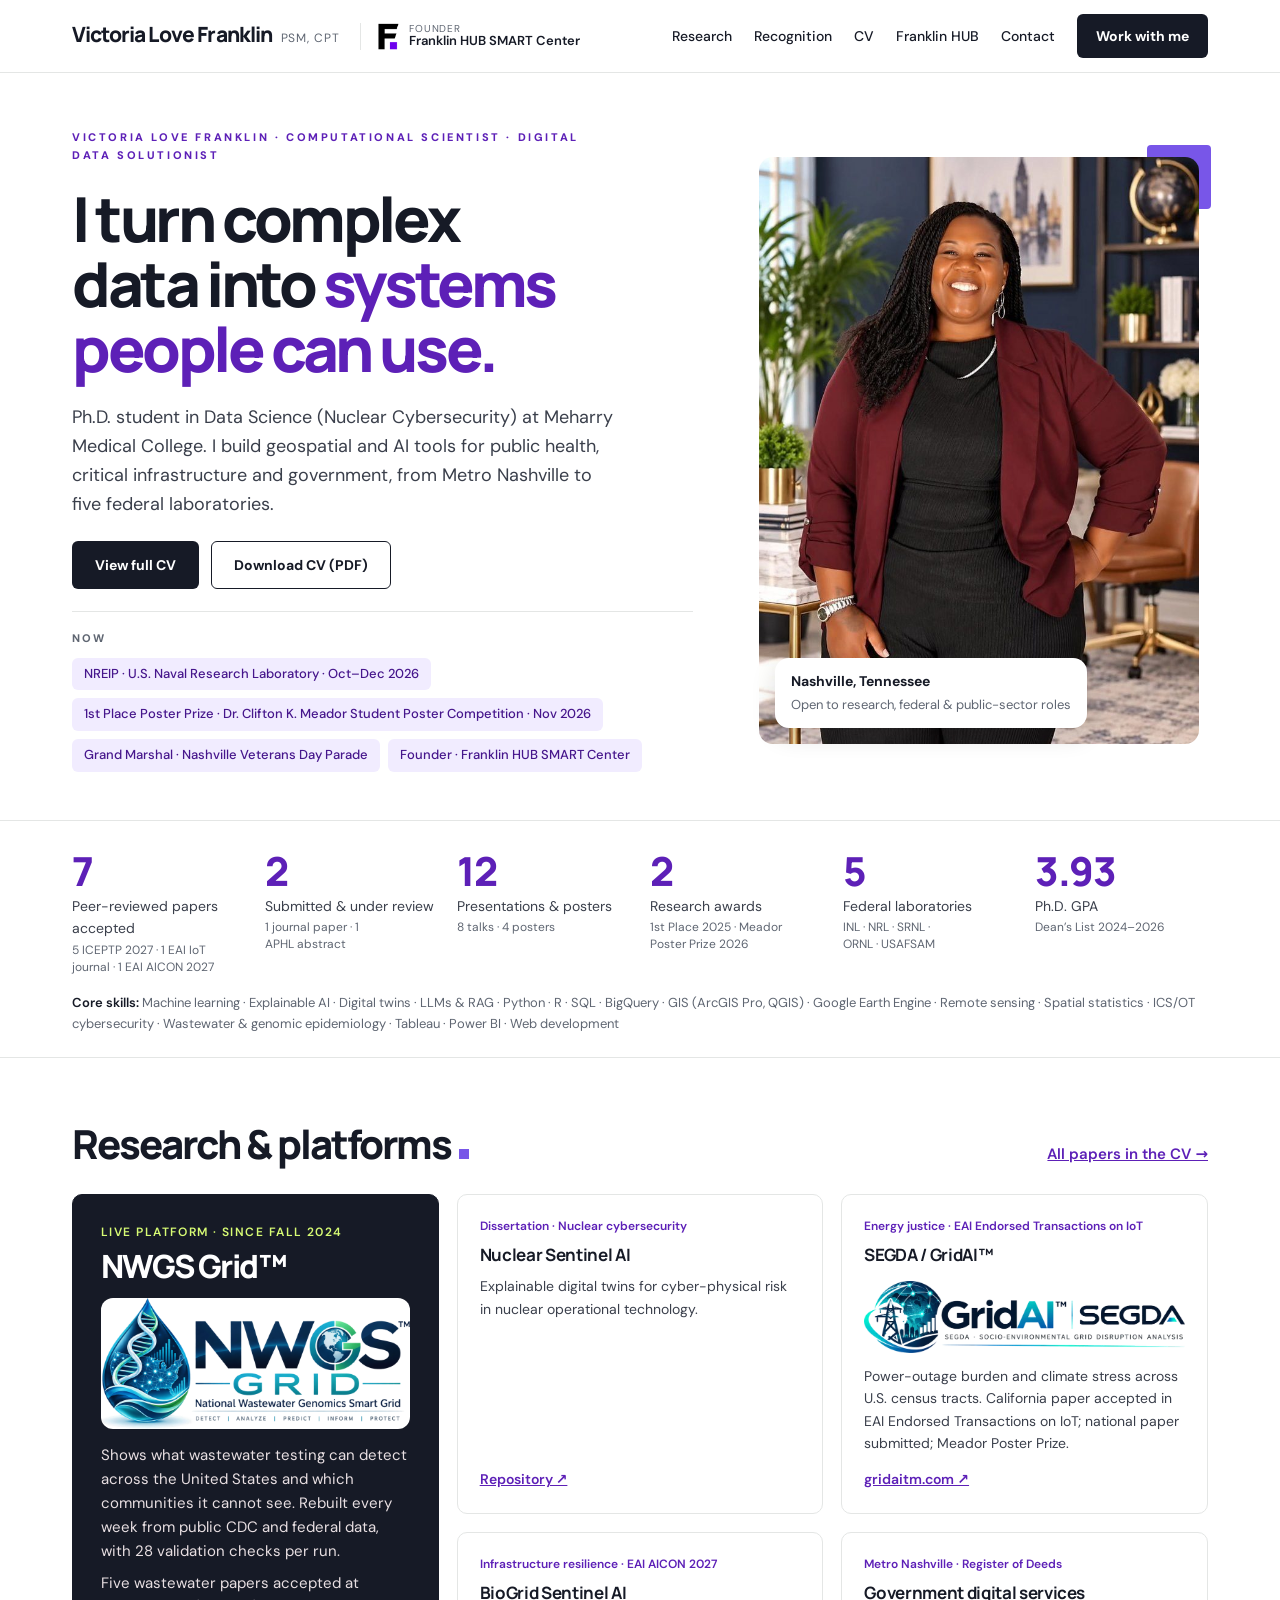
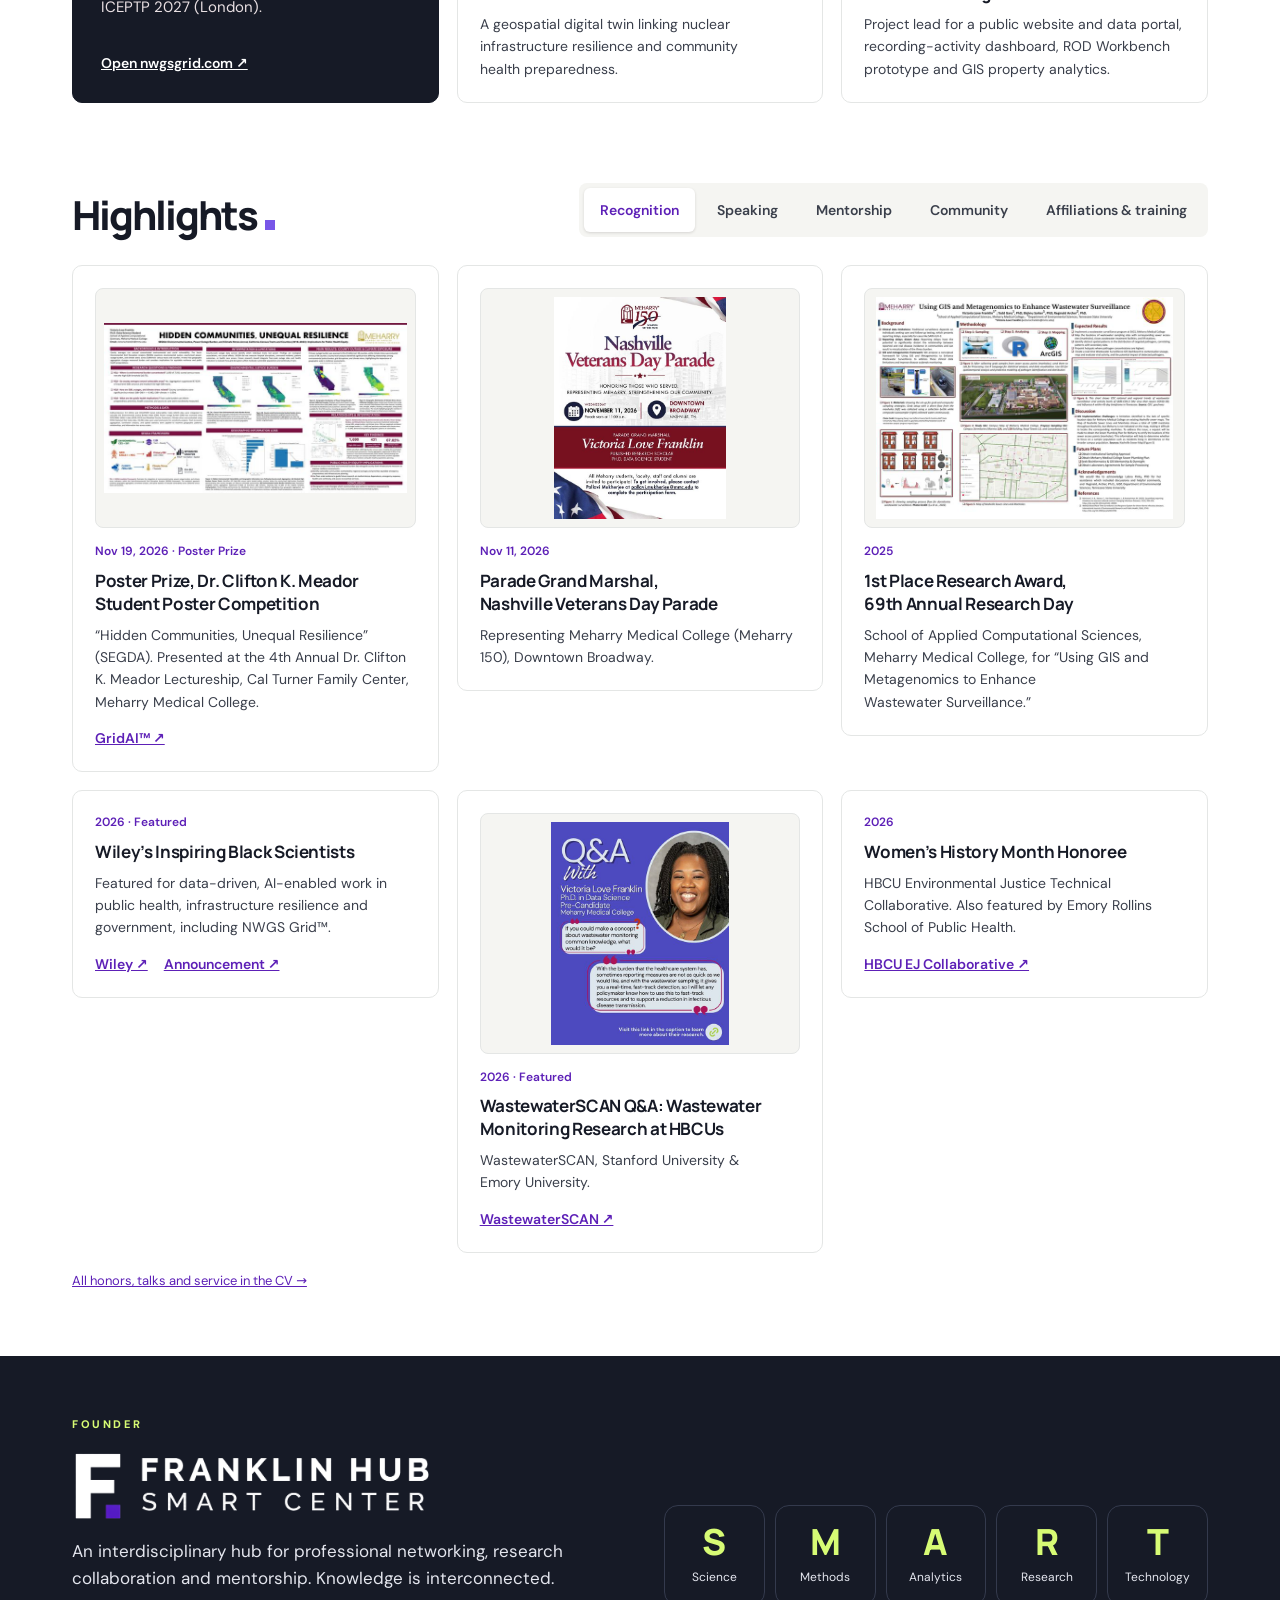
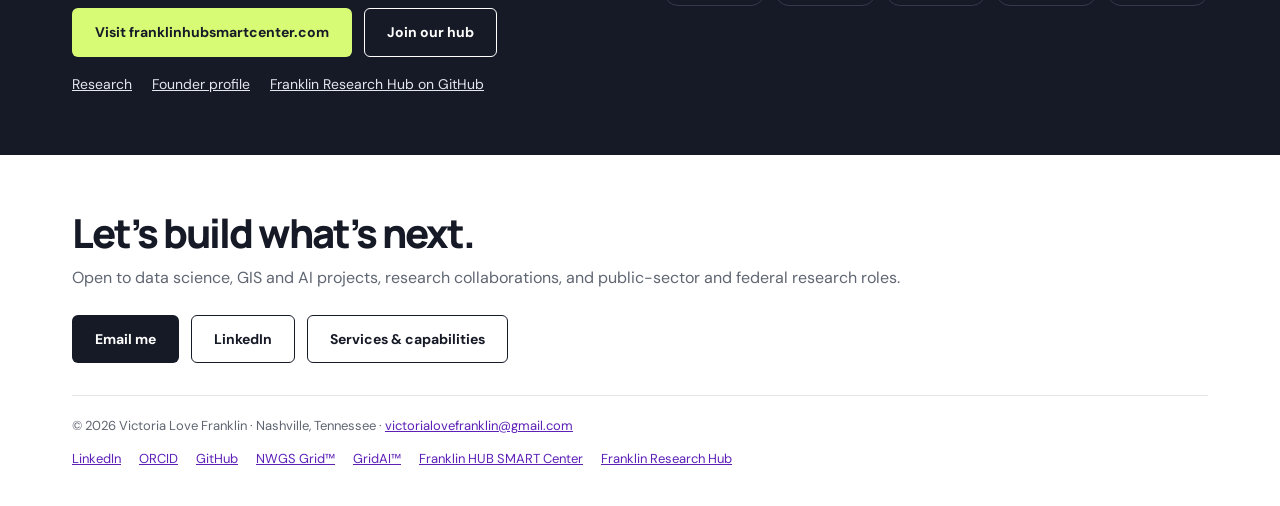
==== commit d629561d: "Embed CV PDF on site, fix homepage Meador chip, expand CV speaking, mentorship, community and affili" ====
--- a/index.html
+++ b/index.html
@@ -67,7 +67,7 @@
 <p>Now</p>
 <ul>
 <li><span class="chip">NREIP · U.S. Naval Research Laboratory · Oct–Dec 2026</span></li>
-<li><a class="chip" href="#highlights">Poster Prize · Dr. Clifton K. Meador Lectureship · Nov 19</a></li>
+<li><a class="chip" href="#highlights">1st Place Poster Prize · Dr. Clifton K. Meador Student Poster Competition · Nov 2026</a></li>
 <li><a class="chip" href="#highlights">Grand Marshal · Nashville Veterans Day Parade</a></li>
 <li><a class="chip" href="https://franklinhubsmartcenter.com/" rel="noopener" target="_blank">Founder · Franklin HUB SMART Center</a></li>
 </ul>
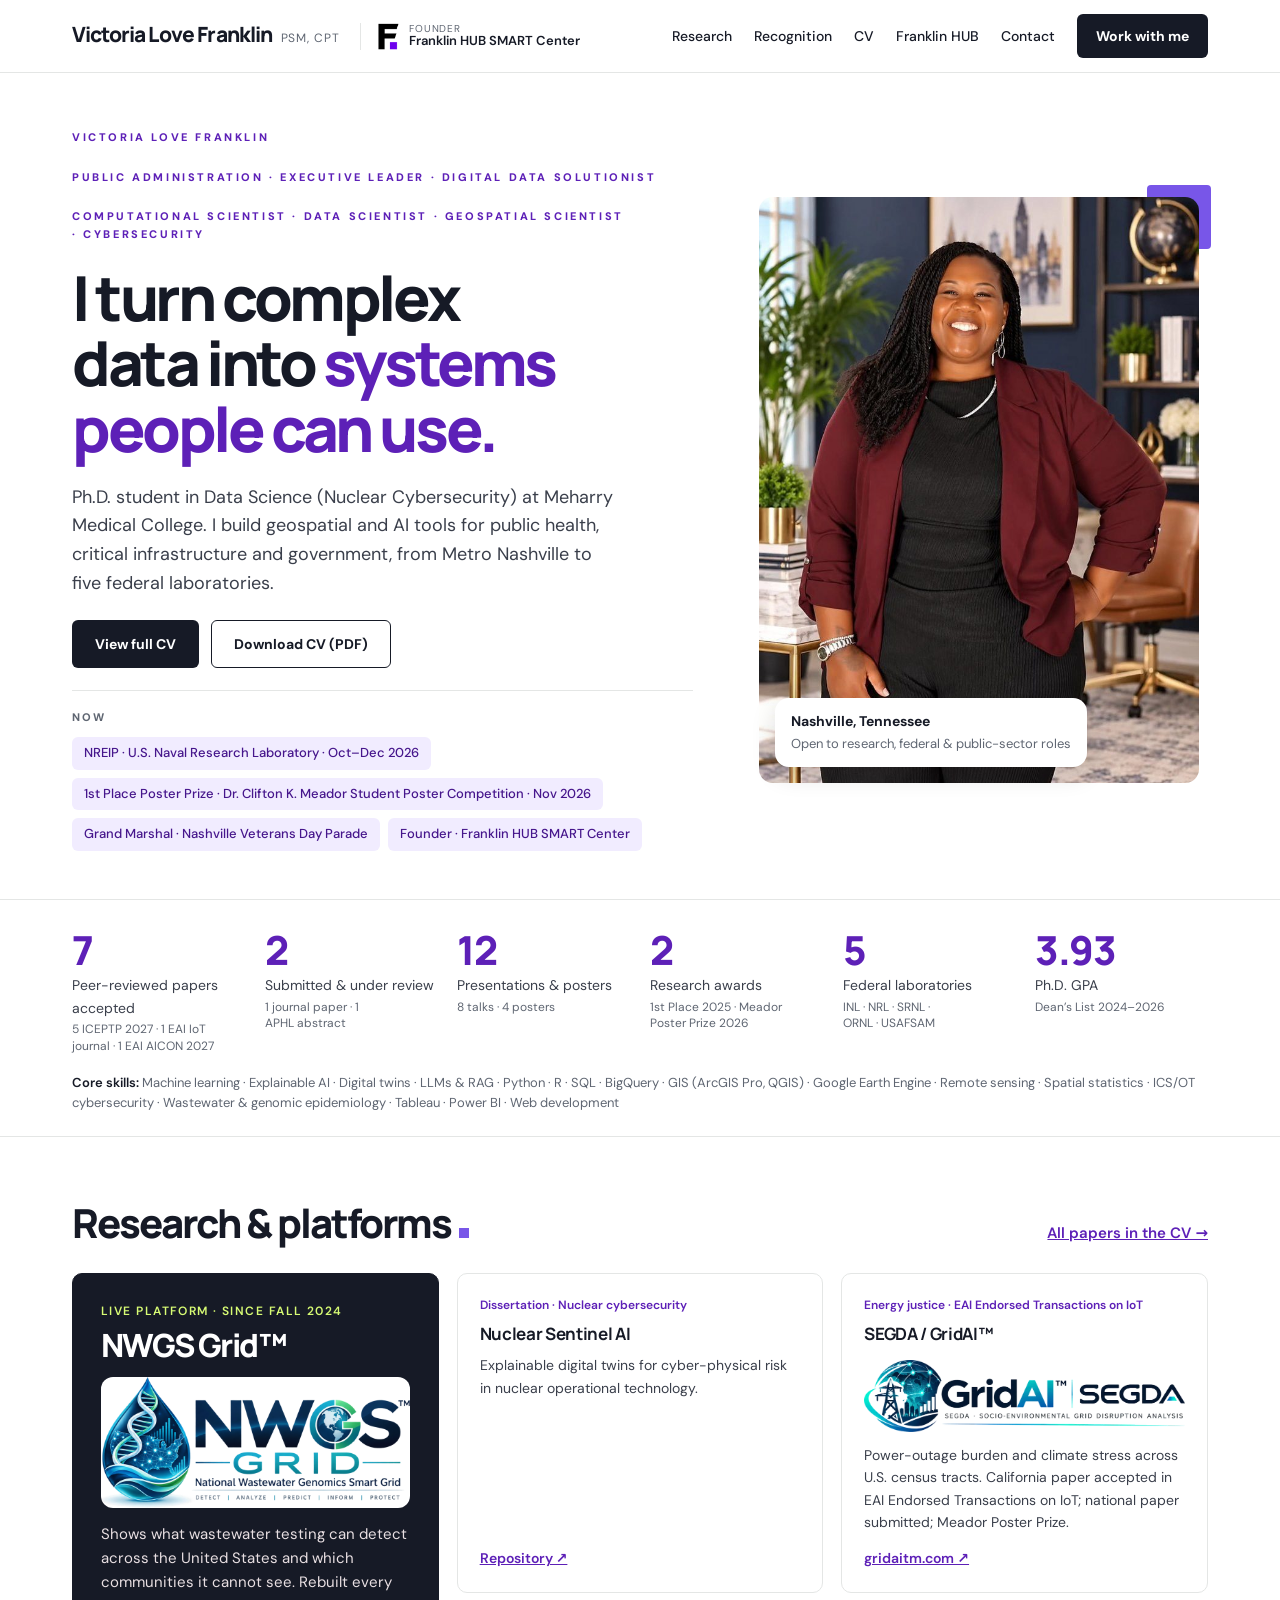
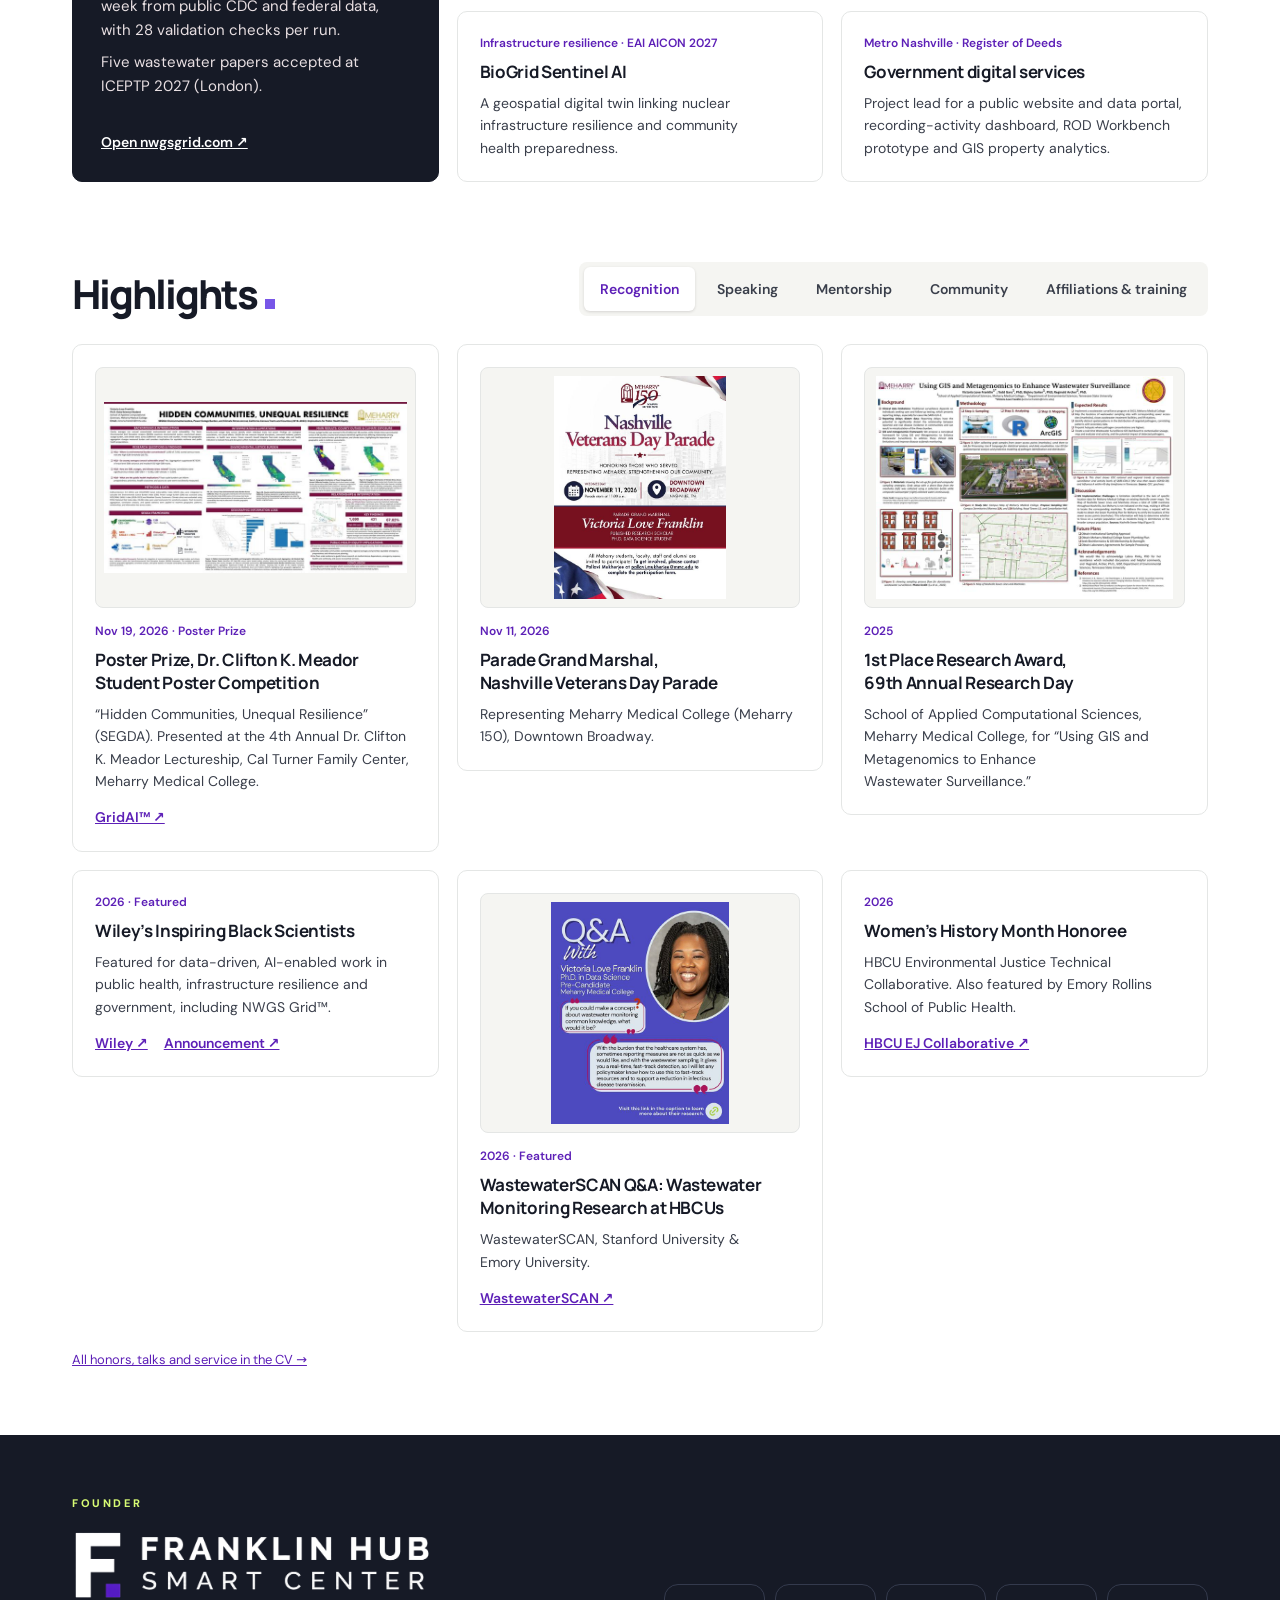
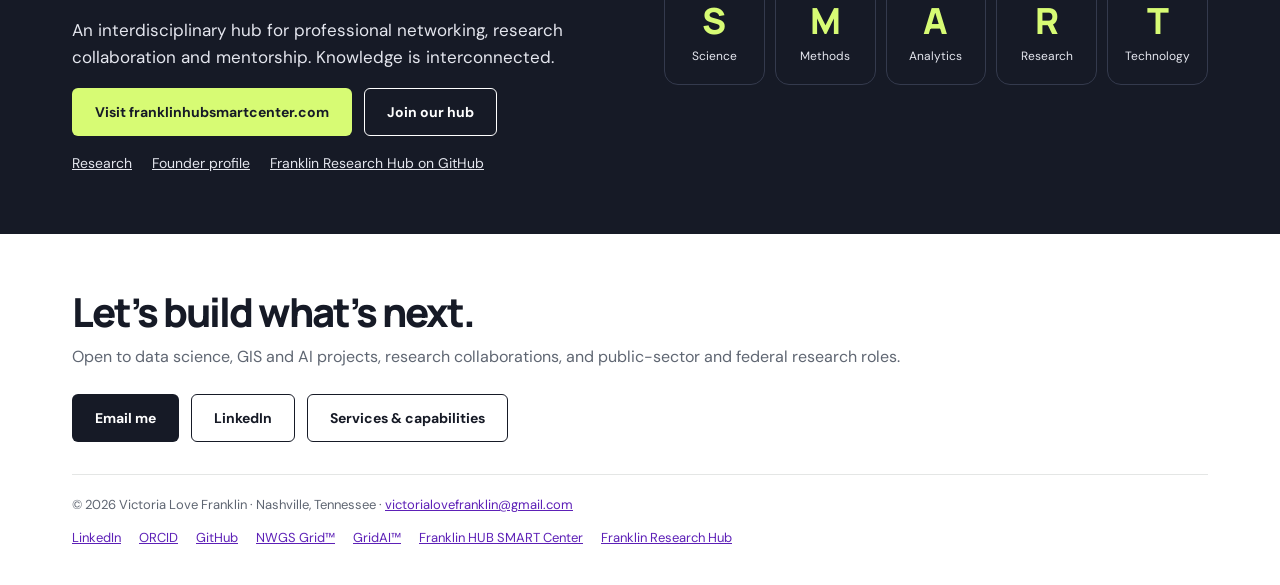
==== commit 924d2d8b: "Match homepage hero header to CV header Co-authored-by: copilot-swe-agent[bot] <198982749+Copilot@us" ====
--- a/index.html
+++ b/index.html
@@ -56,7 +56,7 @@
 <section aria-label="Introduction" class="hero">
 <div class="wrap">
 <div class="hero-copy">
-<p class="eyebrow">Victoria Love Franklin · Computational Scientist · Digital Data Solutionist</p>
+<p class="eyebrow">Victoria Love Franklin</p><p class="eyebrow">Public Administration · Executive Leader · Digital Data Solutionist</p><p class="eyebrow">Computational Scientist · Data Scientist · Geospatial Scientist · Cybersecurity</p>
 <h1>I turn complex data into <em>systems people can use.</em></h1>
 <p class="lede">Ph.D. student in Data Science (Nuclear Cybersecurity) at Meharry Medical College. I build geospatial and AI tools for public health, critical infrastructure and government, from Metro Nashville to five federal laboratories.</p>
 <div class="btns">
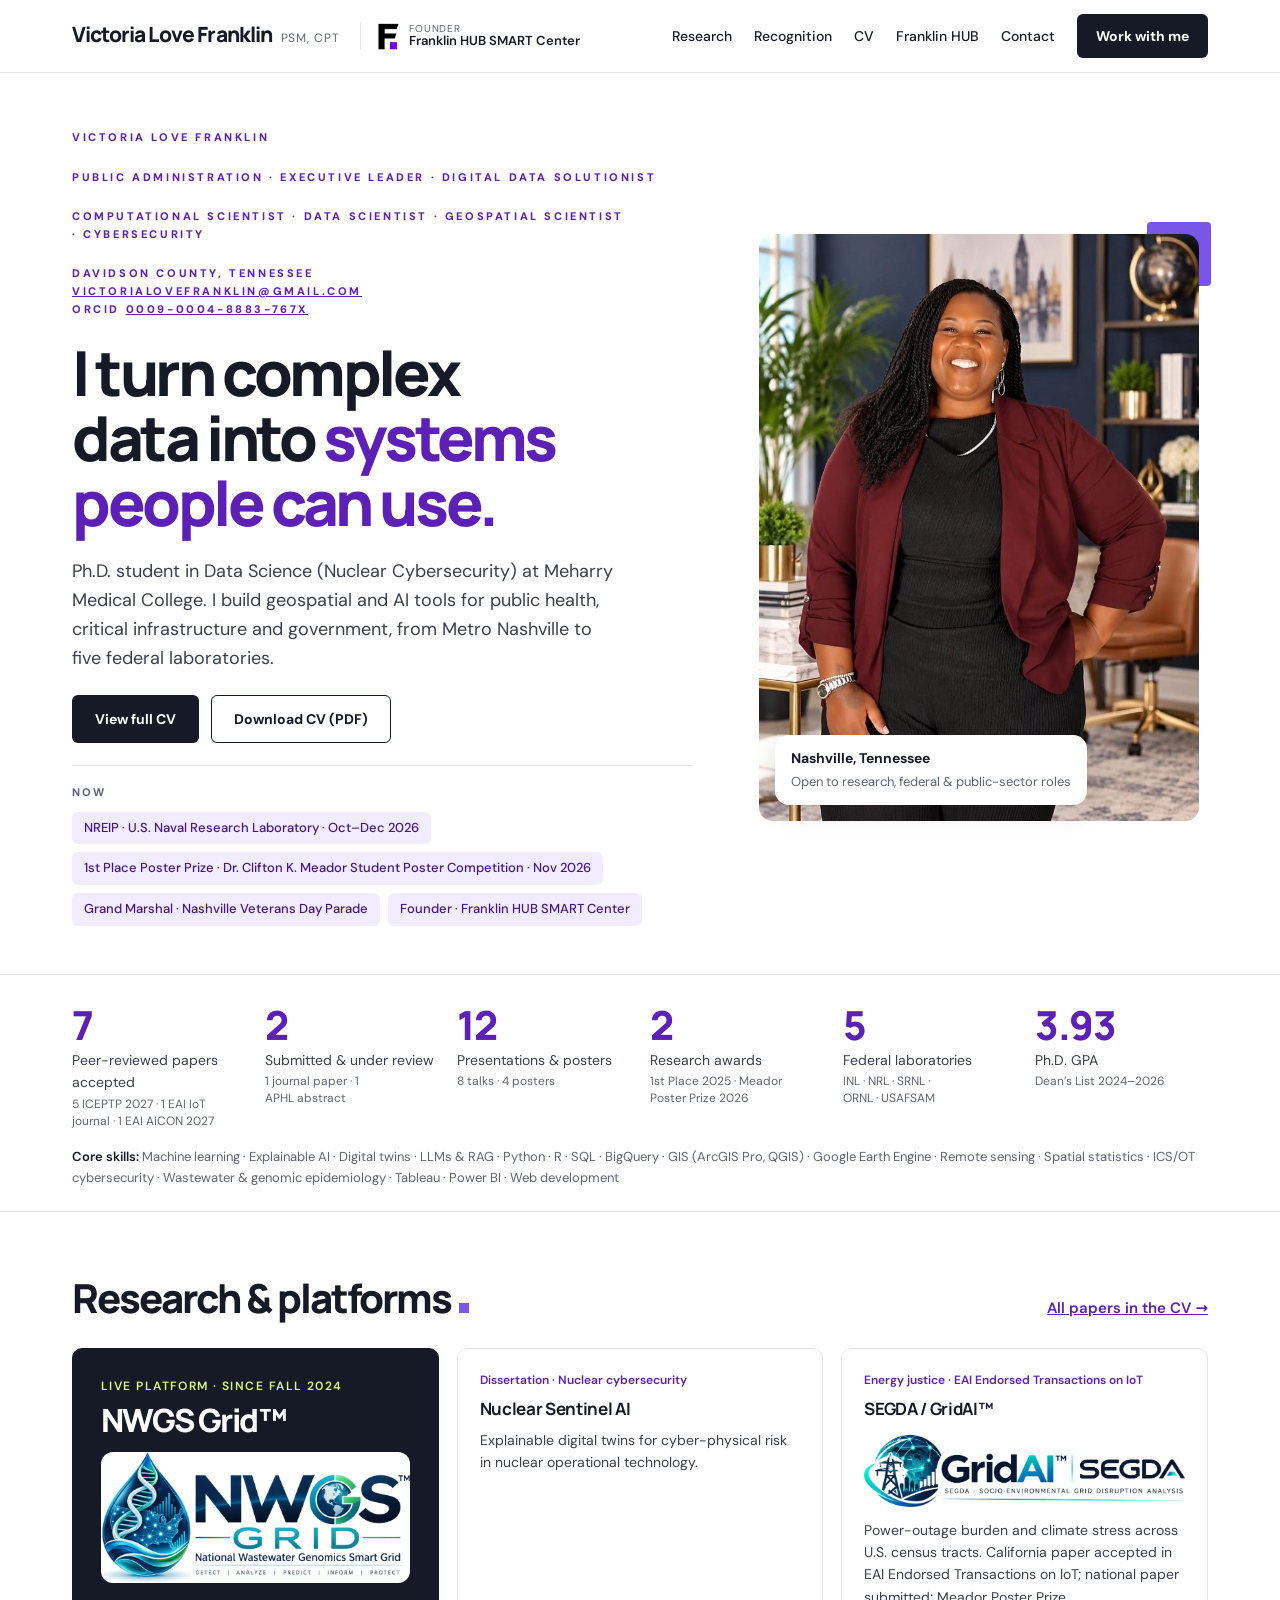
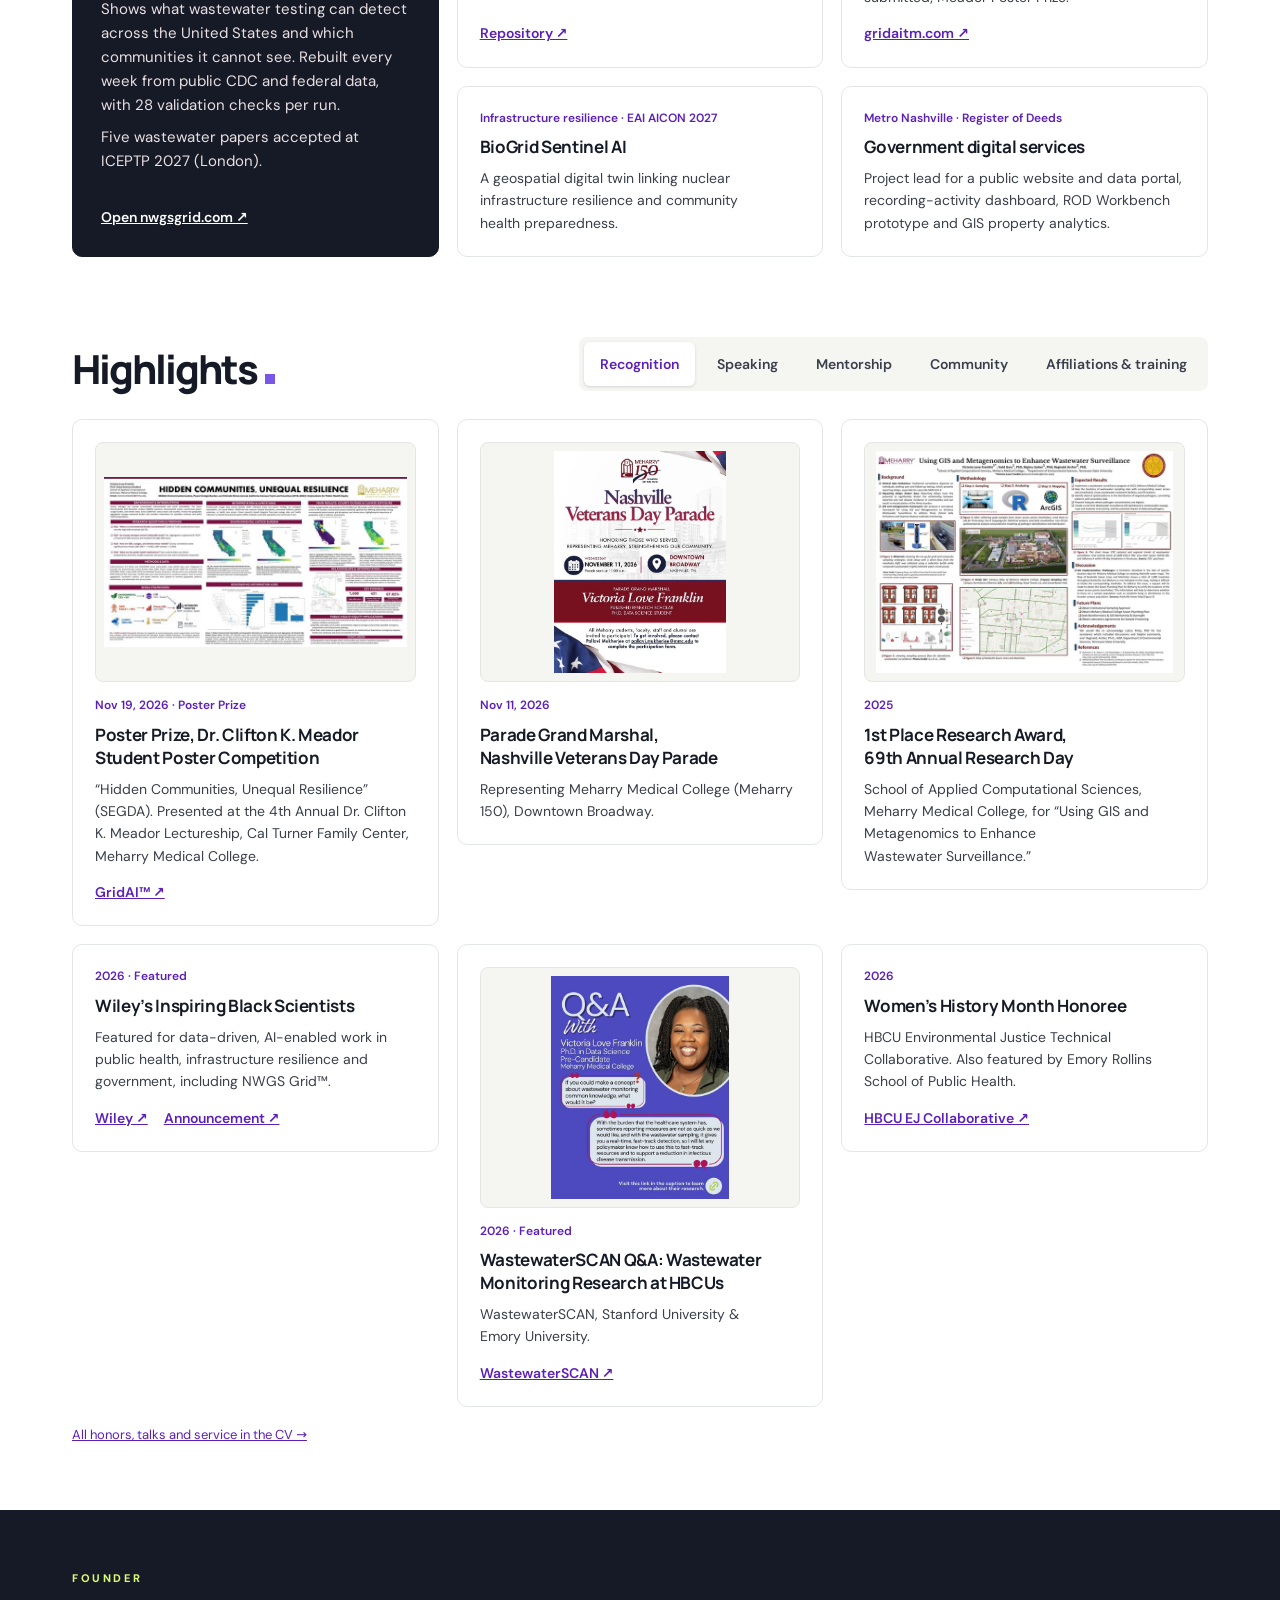
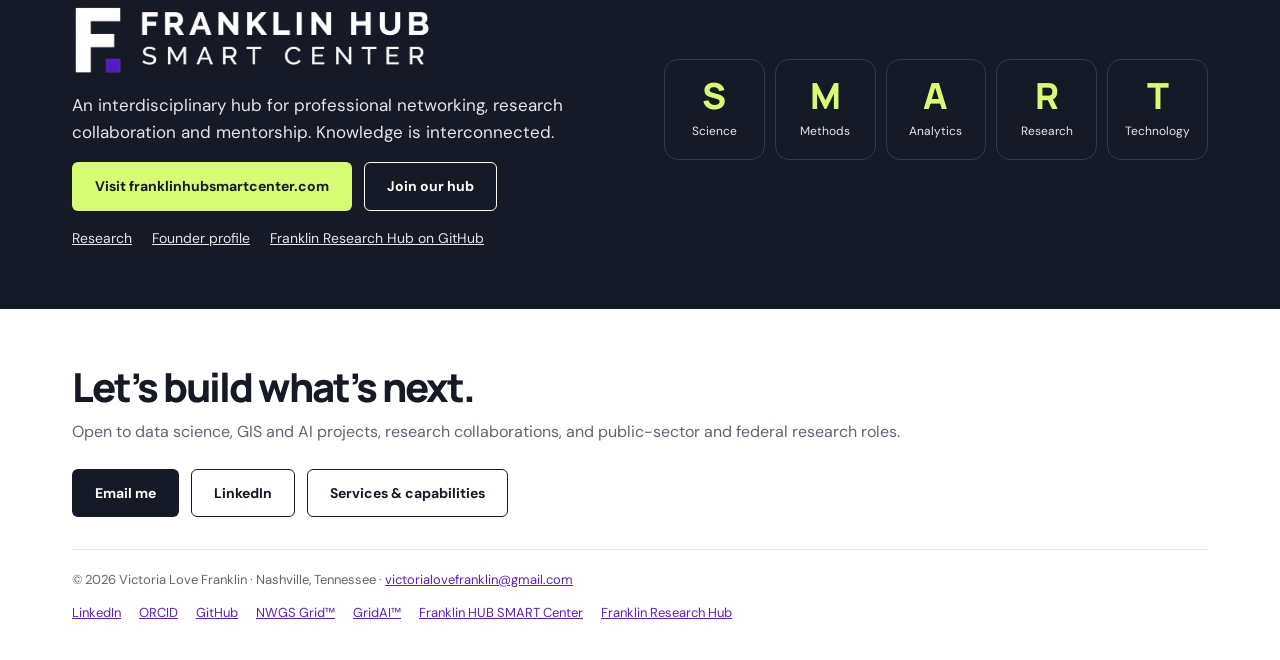
==== commit c28079be: "Add CV contact lines to homepage header Co-authored-by: copilot-swe-agent[bot] <198982749+Copilot@us" ====
--- a/index.html
+++ b/index.html
@@ -56,7 +56,7 @@
 <section aria-label="Introduction" class="hero">
 <div class="wrap">
 <div class="hero-copy">
-<p class="eyebrow">Victoria Love Franklin</p><p class="eyebrow">Public Administration · Executive Leader · Digital Data Solutionist</p><p class="eyebrow">Computational Scientist · Data Scientist · Geospatial Scientist · Cybersecurity</p>
+<p class="eyebrow">Victoria Love Franklin</p><p class="eyebrow">Public Administration · Executive Leader · Digital Data Solutionist</p><p class="eyebrow">Computational Scientist · Data Scientist · Geospatial Scientist · Cybersecurity</p><p class="eyebrow">Davidson County, Tennessee<br><a href="mailto:victorialovefranklin@gmail.com">victorialovefranklin@gmail.com</a><br>ORCID <a href="https://orcid.org/0009-0004-8883-767X" rel="noopener me" target="_blank">0009-0004-8883-767X</a></p>
 <h1>I turn complex data into <em>systems people can use.</em></h1>
 <p class="lede">Ph.D. student in Data Science (Nuclear Cybersecurity) at Meharry Medical College. I build geospatial and AI tools for public health, critical infrastructure and government, from Metro Nashville to five federal laboratories.</p>
 <div class="btns">
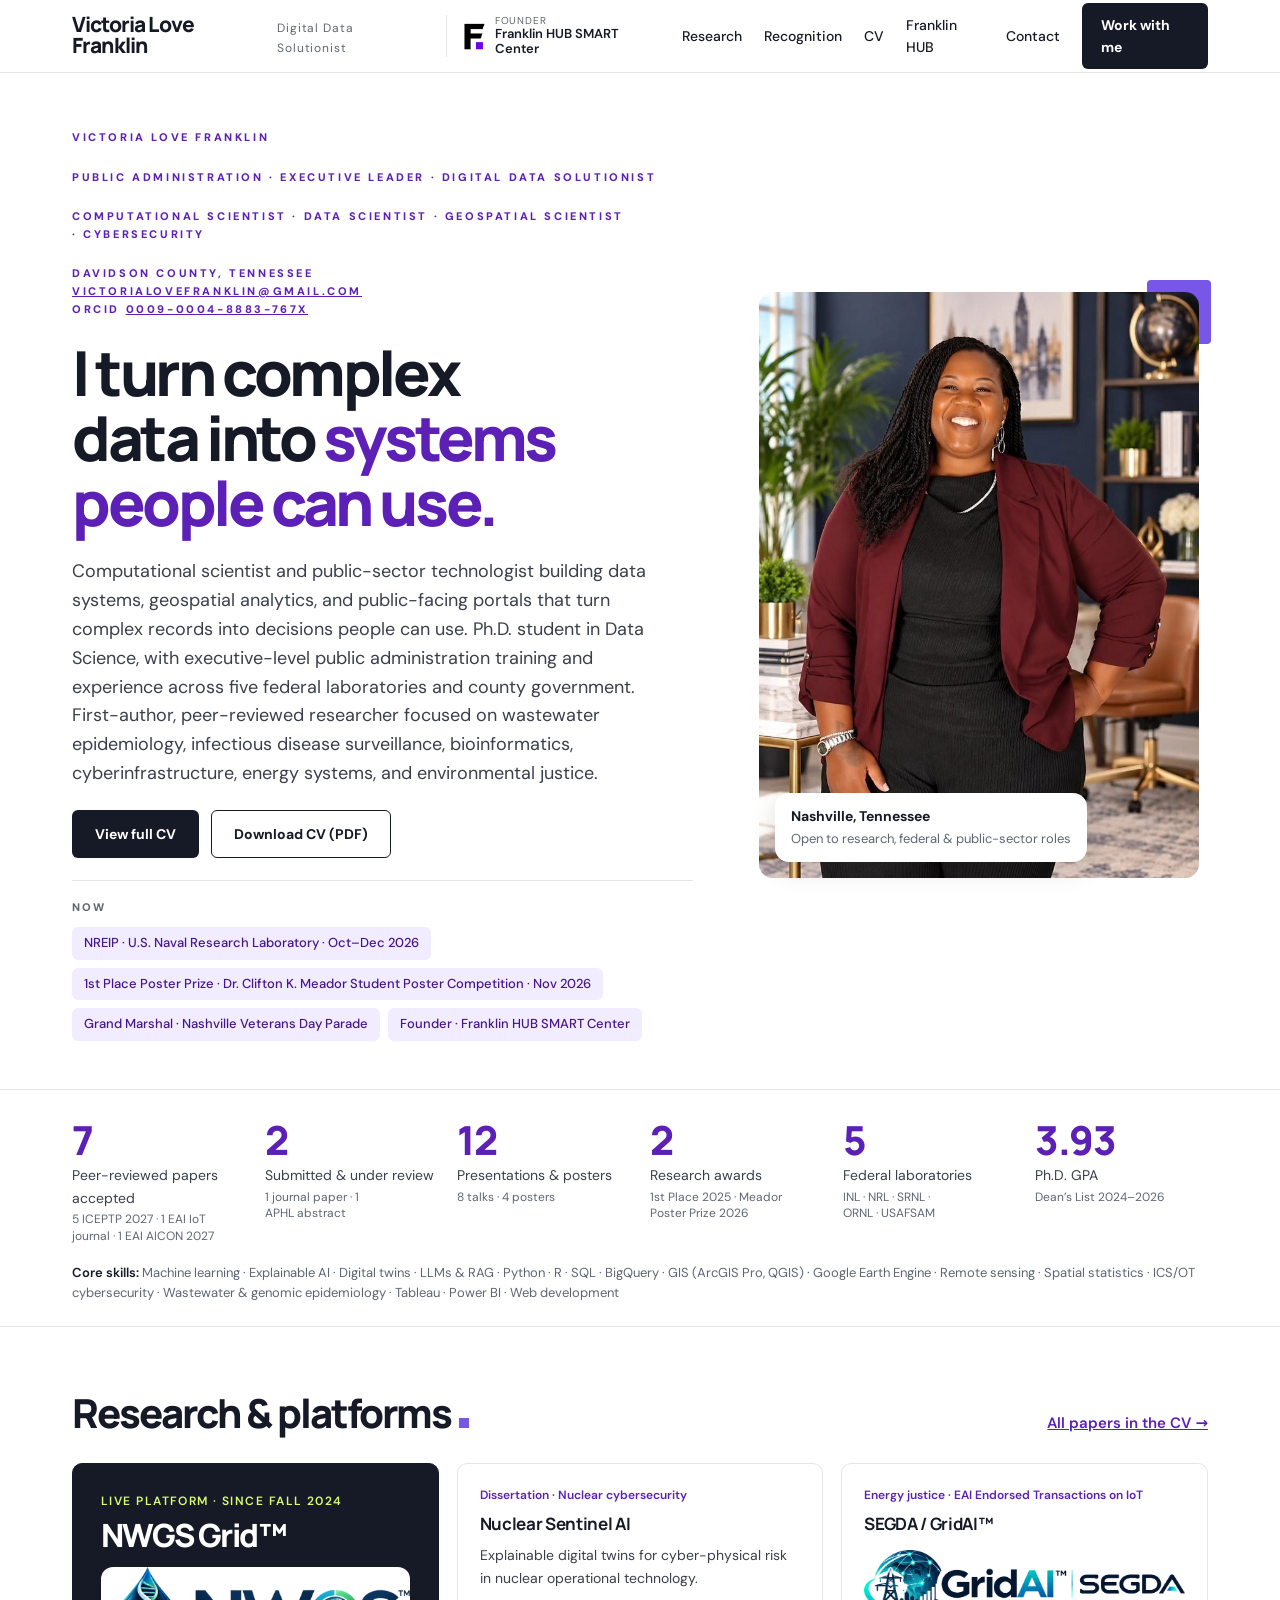
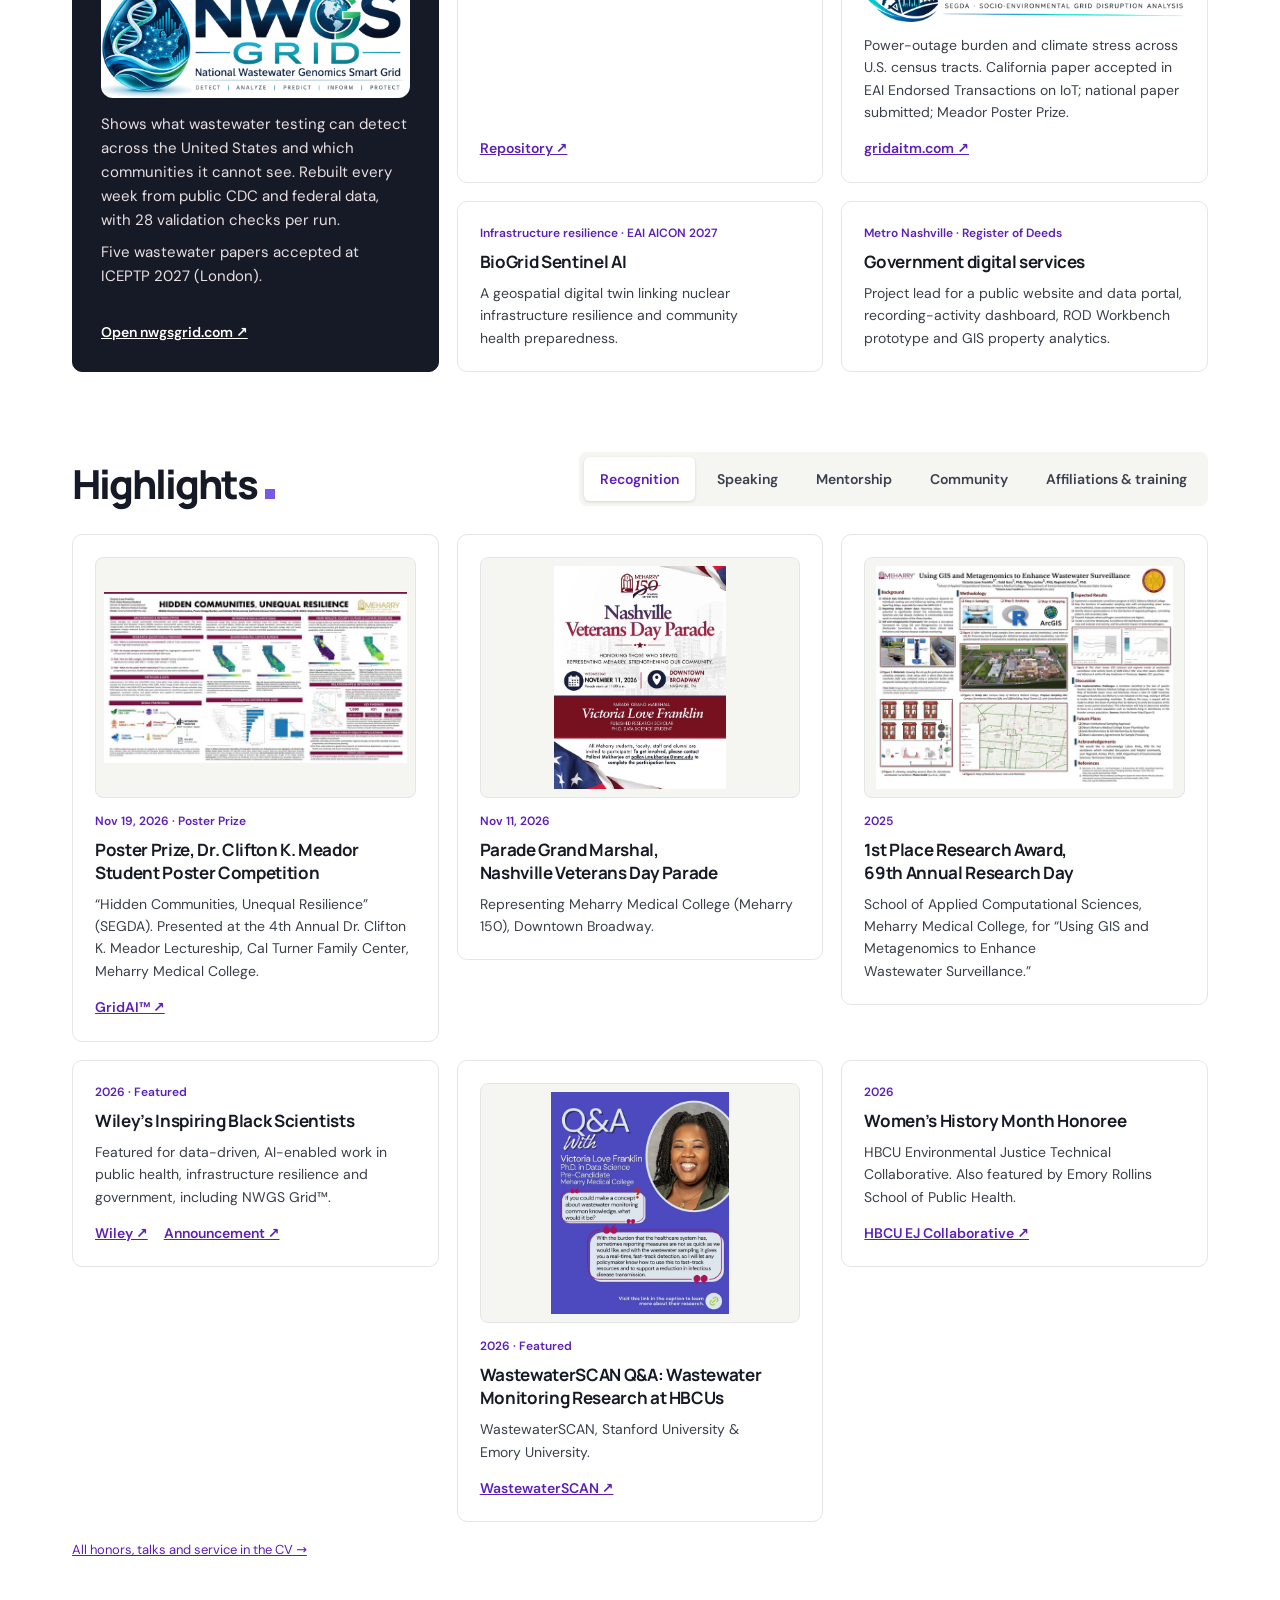
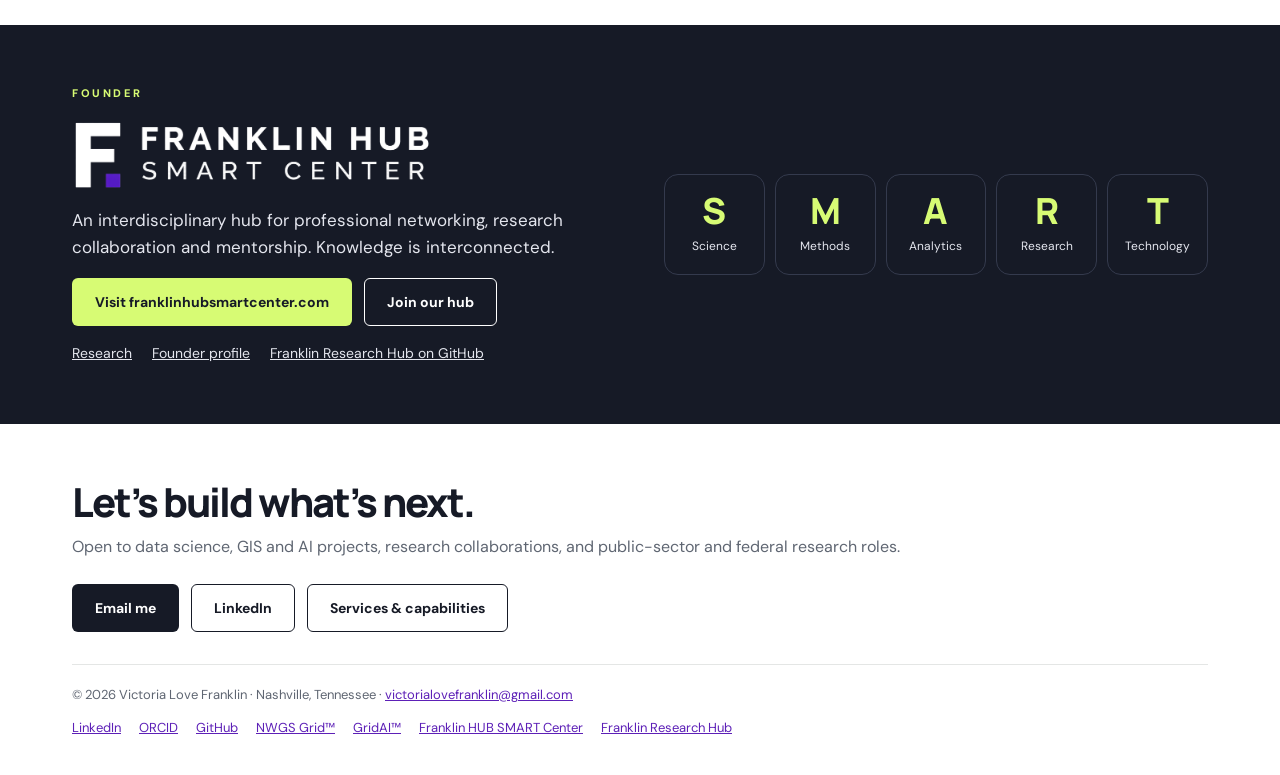
==== commit cdd31dd9: "Use CV professional summary on homepage and top bar title Co-authored-by: copilot-swe-agent[bot] <19" ====
--- a/index.html
+++ b/index.html
@@ -43,7 +43,7 @@
 <a class="skip" href="#main">Skip to content</a>
 <header class="site-header">
 <div class="wrap">
-<a class="brand" href="index.html"><b>Victoria Love Franklin</b><small>PSM, CPT</small></a>
+<a class="brand" href="index.html"><b>Victoria Love Franklin</b><small>Digital Data Solutionist</small></a>
 <a aria-label="Founder of Franklin HUB SMART Center (opens in a new tab)" class="hub-lock" href="https://franklinhubsmartcenter.com/" rel="noopener" target="_blank">
 <img alt="" height="27" src="docs/img/franklin-hub-mark.png" width="22"/>
 <span><small>Founder</small><strong>Franklin HUB SMART Center</strong></span>
@@ -58,7 +58,7 @@
 <div class="hero-copy">
 <p class="eyebrow">Victoria Love Franklin</p><p class="eyebrow">Public Administration · Executive Leader · Digital Data Solutionist</p><p class="eyebrow">Computational Scientist · Data Scientist · Geospatial Scientist · Cybersecurity</p><p class="eyebrow">Davidson County, Tennessee<br><a href="mailto:victorialovefranklin@gmail.com">victorialovefranklin@gmail.com</a><br>ORCID <a href="https://orcid.org/0009-0004-8883-767X" rel="noopener me" target="_blank">0009-0004-8883-767X</a></p>
 <h1>I turn complex data into <em>systems people can use.</em></h1>
-<p class="lede">Ph.D. student in Data Science (Nuclear Cybersecurity) at Meharry Medical College. I build geospatial and AI tools for public health, critical infrastructure and government, from Metro Nashville to five federal laboratories.</p>
+<p class="lede">Computational scientist and public-sector technologist building data systems, geospatial analytics, and public-facing portals that turn complex records into decisions people can use. Ph.D. student in Data Science, with executive-level public administration training and experience across five federal laboratories and county government. First-author, peer-reviewed researcher focused on wastewater epidemiology, infectious disease surveillance, bioinformatics, cyberinfrastructure, energy systems, and environmental justice.</p>
 <div class="btns">
 <a class="btn btn-primary" href="experience.html">View full CV</a>
 <a class="btn btn-ghost" href="docs/Victoria-Love-Franklin-CV.pdf">Download CV (PDF)</a>
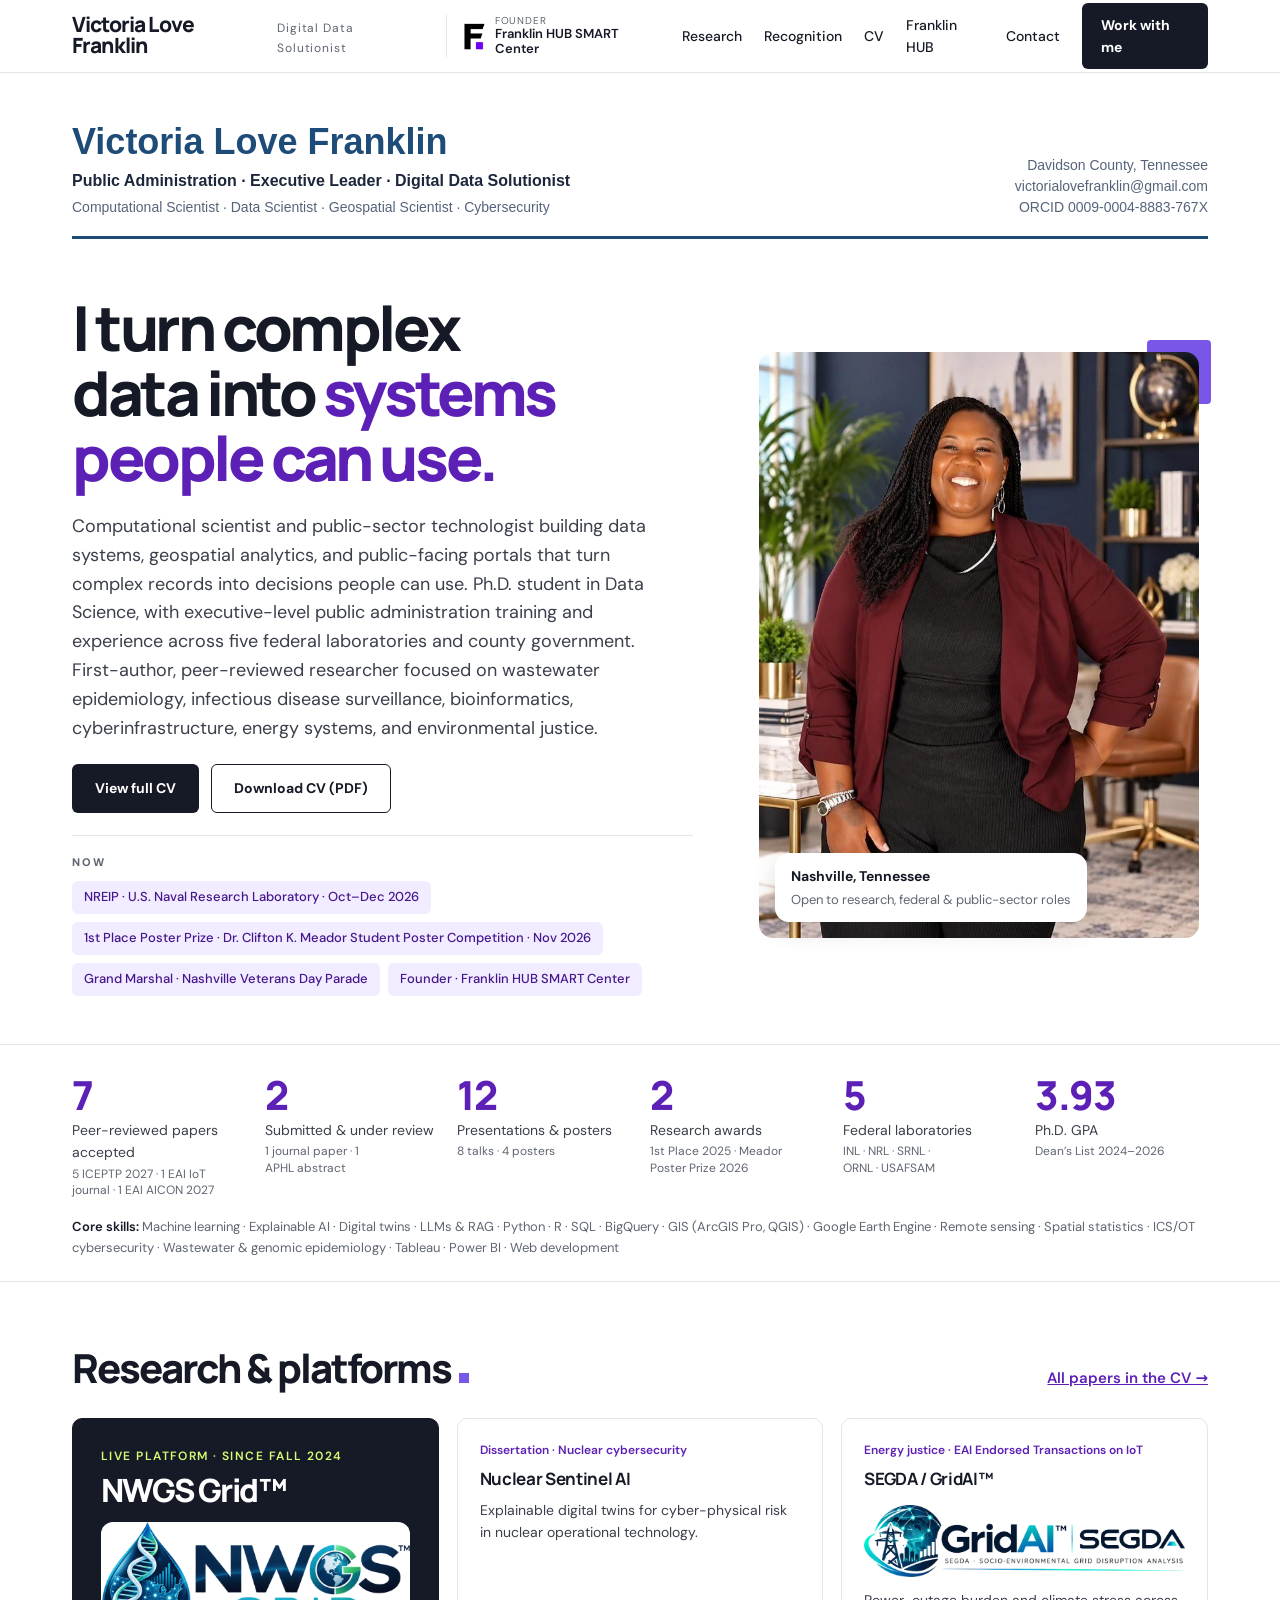
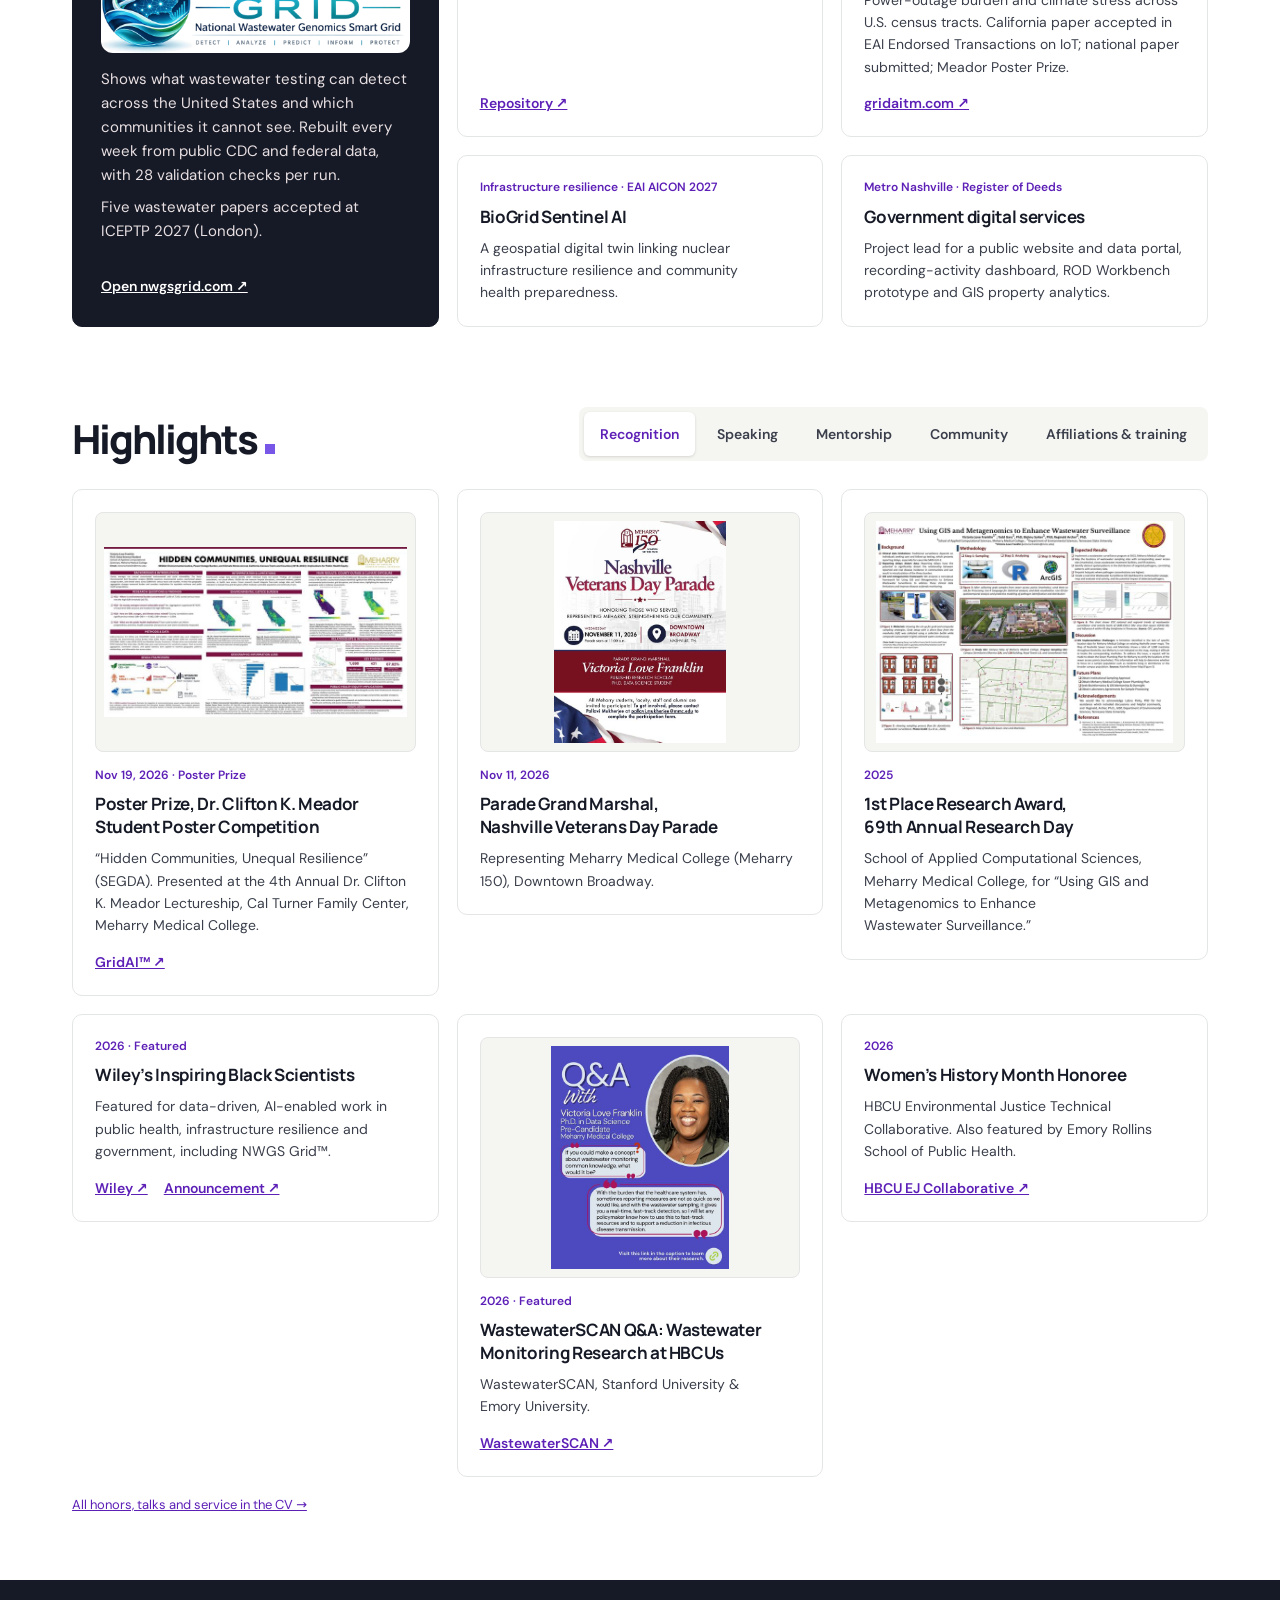
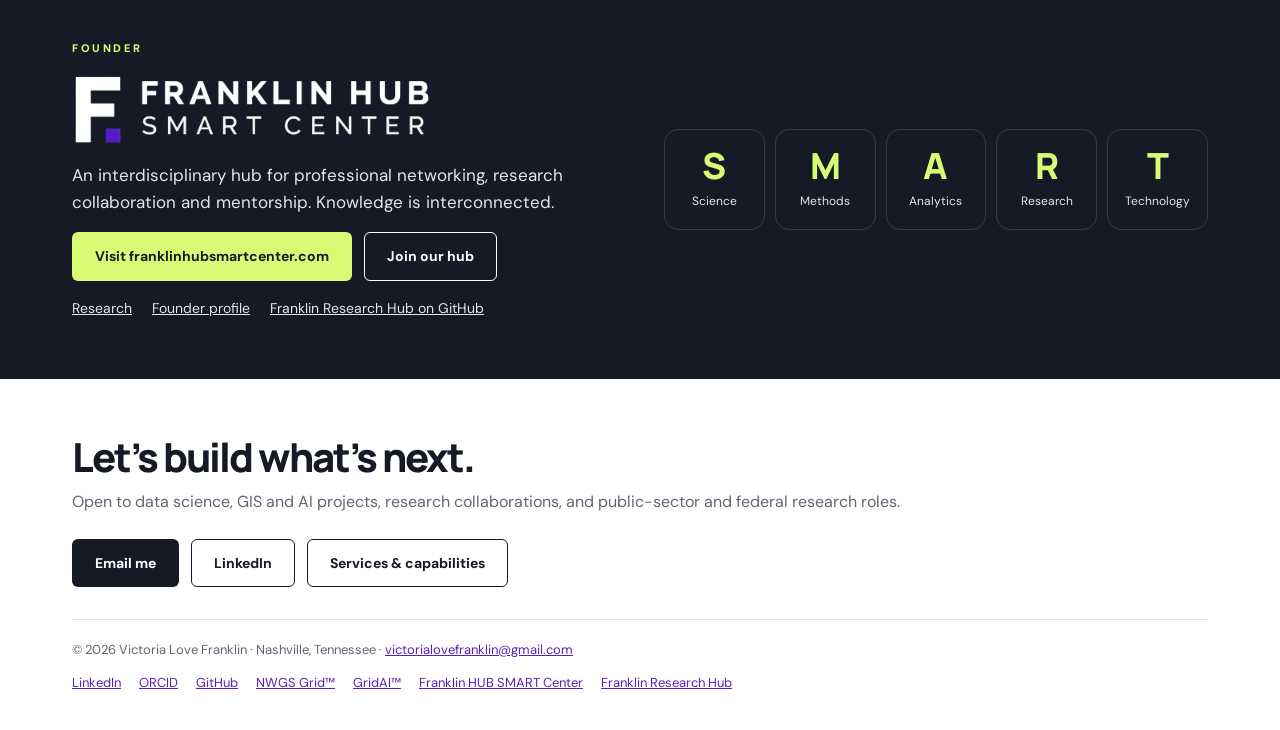
==== commit 0fe8305e: "Match homepage profile header to CV Co-authored-by: copilot-swe-agent[bot] <198982749+Copilot@users." ====
--- a/index.html
+++ b/index.html
@@ -35,9 +35,9 @@
 <script type="application/ld+json">{"@context":"https://schema.org","@graph":[{"@type":"WebSite","@id":"https://victorialovefranklin.github.io/victoria-franklin-site/#website","url":"https://victorialovefranklin.github.io/victoria-franklin-site/","name":"Victoria Love Franklin","inLanguage":"en-US","publisher":{"@id":"https://victorialovefranklin.github.io/victoria-franklin-site/#person"}},{"@type":"Person","@id":"https://victorialovefranklin.github.io/victoria-franklin-site/#person","name":"Victoria Love Franklin","alternateName":["Victoria L. Franklin","V.L. Franklin","Victoria Franklin"],"honorificSuffix":"PSM, CPT","url":"https://victorialovefranklin.github.io/victoria-franklin-site/","image":"https://victorialovefranklin.github.io/victoria-franklin-site/docs/img/victoria-franklin-portrait.jpg","email":"mailto:victorialovefranklin@gmail.com","jobTitle":["Data Scientist","Geospatial Scientist","Doctoral Researcher"],"description":"Data scientist and geospatial AI researcher pursuing a Ph.D. in Data Science (Nuclear Cybersecurity) at Meharry Medical College, with research experience at five federal laboratories.","address":{"@type":"PostalAddress","addressLocality":"Nashville","addressRegion":"TN","addressCountry":"US"},"affiliation":{"@type":"CollegeOrUniversity","name":"Meharry Medical College","url":"https://www.mmc.edu/"},"alumniOf":[{"@type":"CollegeOrUniversity","name":"Tennessee State University"},{"@type":"CollegeOrUniversity","name":"Meharry Medical College"}],"hasCredential":[{"@type":"EducationalOccupationalCredential","credentialCategory":"degree","name":"Ph.D. in Data Science, Nuclear Cybersecurity (expected 2027)"},{"@type":"EducationalOccupationalCredential","credentialCategory":"degree","name":"Professional Science Master’s, Applied Geospatial Information Systems"},{"@type":"EducationalOccupationalCredential","credentialCategory":"degree","name":"B.S., Urban Studies"},{"@type":"EducationalOccupationalCredential","credentialCategory":"certificate","name":"Graduate Certificate, Public Administration & Executive Leadership"},{"@type":"EducationalOccupationalCredential","credentialCategory":"certification","name":"Certified Phlebotomy Technician (CPT)"}],"hasOccupation":[{"@type":"Occupation","name":"Data Scientist","occupationalCategory":"15-2051.00","skills":"Python, R, SQL, BigQuery, machine learning, explainable AI, digital twins, LLMs and RAG, Tableau, Power BI","occupationLocation":{"@type":"City","name":"Nashville, Tennessee"}},{"@type":"Occupation","name":"Geospatial Scientist / GIS Analyst","occupationalCategory":"15-1299.02","skills":"ArcGIS Pro, QGIS, Google Earth Engine, remote sensing, spatial statistics, GeoAI, spatial epidemiology"},{"@type":"Occupation","name":"Cybersecurity Researcher (Critical Infrastructure)","skills":"ICS/OT security, SCADA, HMI, PLC, vulnerability assessment, cyber-physical anomaly detection"}],"knowsAbout":["Data science","Machine learning","Explainable artificial intelligence","Digital twins","Large language models","Retrieval-augmented generation","Geographic information systems","Geospatial data science","Remote sensing","Google Earth Engine","ArcGIS Pro","QGIS","Spatial statistics","Python","R","SQL","BigQuery","Tableau","Power BI","Nuclear cybersecurity","ICS/OT security","SCADA","Critical infrastructure resilience","Wastewater-based epidemiology","Genomic epidemiology","Biosurveillance","Metagenomics","Public health surveillance","Environmental justice","Energy justice","Climate resilience","Government technology","Web development"],"award":["Poster Prize, Dr. Clifton K. Meador Student Poster Competition (2026)","1st Place Research Award, 69th Annual Research Day, Meharry Medical College (2025)","Featured, Wiley’s Inspiring Black Scientists (2026)","Women’s History Month Honoree, HBCU Environmental Justice Technical Collaborative (2026)","Parade Grand Marshal, Nashville Veterans Day Parade (2026)"],"memberOf":[{"@type":"Organization","name":"IEEE"},{"@type":"Organization","name":"American Meteorological Society"},{"@type":"Organization","name":"Association of Public Health Laboratories"},{"@type":"Organization","name":"Water Environment Federation"},{"@type":"Organization","name":"National Society of Black Engineers"},{"@type":"Organization","name":"Google Developer Groups"},{"@type":"Organization","name":"HBCU Environmental Justice Technical Collaborative"}],"founder":{"@type":"Organization","name":"Franklin HUB SMART Center","url":"https://franklinhubsmartcenter.com/","logo":"https://victorialovefranklin.github.io/victoria-franklin-site/docs/img/franklin-hub-logo.png","sameAs":["https://github.com/Franklin-Research-Hub"]},"sameAs":["https://www.linkedin.com/in/victoria-love-f-553740410/","https://orcid.org/0009-0004-8883-767X","https://github.com/victorialovefranklin","https://nwgsgrid.com/","https://gridaitm.com/","https://franklinhubsmartcenter.com/","https://github.com/Franklin-Research-Hub","https://github.com/victorialovefranklin/Nuclear-Sentinel/"]},{"@type":"ProfilePage","@id":"https://victorialovefranklin.github.io/victoria-franklin-site/#profile","url":"https://victorialovefranklin.github.io/victoria-franklin-site/","name":"Victoria Love Franklin | Data Scientist, GIS & AI Researcher | Nashville, TN","mainEntity":{"@id":"https://victorialovefranklin.github.io/victoria-franklin-site/#person"},"isPartOf":{"@id":"https://victorialovefranklin.github.io/victoria-franklin-site/#website"}}]}</script>
 <link as="font" crossorigin="" href="docs/fonts/inter-normal.woff2" rel="preload" type="font/woff2"/>
 <link as="font" crossorigin="" href="docs/fonts/fraunces-normal.woff2" rel="preload" type="font/woff2"/>
-<link href="docs/site.css?v=202611142050" rel="stylesheet"/>
+<link href="docs/site.css?v=202611242100" rel="stylesheet"/>
 <link as="font" crossorigin="" href="docs/fonts/manrope.woff2" rel="preload" type="font/woff2"/>
-<link href="docs/hub-theme.css?v=202611132125" rel="stylesheet"/>
+<link href="docs/hub-theme.css?v=202611242100" rel="stylesheet"/>
 </head>
 <body class="hub-theme">
 <a class="skip" href="#main">Skip to content</a>
@@ -53,11 +53,26 @@
 </div>
 </header>
 <main id="main">
+<section aria-label="Profile" class="profile-header">
+<div class="wrap">
+<div class="profile-header-inner">
+<div class="profile-identity">
+<h1>Victoria Love Franklin</h1>
+<p class="profile-title">Public Administration · Executive Leader · Digital Data Solutionist</p>
+<p class="profile-specialties">Computational Scientist · Data Scientist · Geospatial Scientist · Cybersecurity</p>
+</div>
+<div class="profile-contact">
+<p>Davidson County, Tennessee</p>
+<p><a href="mailto:victorialovefranklin@gmail.com">victorialovefranklin@gmail.com</a></p>
+<p>ORCID <a href="https://orcid.org/0009-0004-8883-767X" rel="noopener me" target="_blank">0009-0004-8883-767X</a></p>
+</div>
+</div>
+</div>
+</section>
 <section aria-label="Introduction" class="hero">
 <div class="wrap">
 <div class="hero-copy">
-<p class="eyebrow">Victoria Love Franklin</p><p class="eyebrow">Public Administration · Executive Leader · Digital Data Solutionist</p><p class="eyebrow">Computational Scientist · Data Scientist · Geospatial Scientist · Cybersecurity</p><p class="eyebrow">Davidson County, Tennessee<br><a href="mailto:victorialovefranklin@gmail.com">victorialovefranklin@gmail.com</a><br>ORCID <a href="https://orcid.org/0009-0004-8883-767X" rel="noopener me" target="_blank">0009-0004-8883-767X</a></p>
-<h1>I turn complex data into <em>systems people can use.</em></h1>
+<h2 class="hero-headline">I turn complex data into <em>systems people can use.</em></h2>
 <p class="lede">Computational scientist and public-sector technologist building data systems, geospatial analytics, and public-facing portals that turn complex records into decisions people can use. Ph.D. student in Data Science, with executive-level public administration training and experience across five federal laboratories and county government. First-author, peer-reviewed researcher focused on wastewater epidemiology, infectious disease surveillance, bioinformatics, cyberinfrastructure, energy systems, and environmental justice.</p>
 <div class="btns">
 <a class="btn btn-primary" href="experience.html">View full CV</a>
--- a/docs/site.css
+++ b/docs/site.css
@@ -57,11 +57,22 @@
 .sec-head p{color:var(--muted);max-width:560px}
 .more{font-weight:600;font-size:15px}
 
+/* CV-style profile header */
+.profile-header .wrap{padding-top:48px}
+.profile-header-inner{display:flex;justify-content:space-between;align-items:flex-end;gap:24px;padding-bottom:18px;border-bottom:3px solid #1e4c78;font-family:Arial,Helvetica,sans-serif}
+.profile-identity h1{font-size:36px;line-height:1.15;letter-spacing:0;color:#1e4c78}
+.profile-title{margin-top:8px;font-size:16px;line-height:1.4;font-weight:700;color:#1d273b}
+.profile-specialties,.profile-contact{font-size:14px;line-height:1.5;color:#56647b}
+.profile-specialties{margin-top:4px}
+.profile-contact{flex-shrink:0;text-align:right}
+.profile-contact a{color:inherit;text-decoration:none}
+.profile-contact a:hover{text-decoration:underline}
+
 /* Hero */
 .hero .wrap{display:grid;grid-template-columns:minmax(0,1.15fr) minmax(0,.85fr);gap:56px;align-items:center;padding-top:56px;padding-bottom:48px}
 .hero-copy{display:flex;flex-direction:column;gap:22px}
-.hero h1{font:500 clamp(40px,5vw,62px)/1.04 var(--serif);letter-spacing:-.02em}
-.hero h1 em{color:var(--wine)}
+.hero-headline{font:500 clamp(40px,5vw,62px)/1.04 var(--serif);letter-spacing:-.02em}
+.hero-headline em{color:var(--wine)}
 .lede{font-size:18px;color:var(--body);max-width:580px}
 .now{border-top:1px solid var(--line);padding-top:18px;display:flex;flex-direction:column;gap:10px}
 .now p{font-size:12px;font-weight:600;letter-spacing:.12em;text-transform:uppercase;color:var(--muted)}
@@ -248,6 +259,10 @@
 }
 @media screen and (max-width:760px){
   .wrap{padding:0 20px}
+  .profile-header .wrap{padding-top:32px}
+  .profile-header-inner{flex-direction:column;align-items:flex-start;gap:12px}
+  .profile-identity h1{font-size:32px}
+  .profile-contact{text-align:left}
   .hero .wrap{grid-template-columns:1fr;gap:32px;padding-top:32px}
   .portrait{max-width:360px}
   .section{padding:48px 0}
--- a/docs/hub-theme.css
+++ b/docs/hub-theme.css
@@ -13,8 +13,8 @@
 .hub-theme :focus-visible{outline-color:var(--purple)}
 /* Headings: Manrope, heavy and tight like the hub site */
 .hub-theme .brand b{font:800 21px/1 var(--serif);letter-spacing:-.04em}
-.hub-theme .hero h1,.hub-theme .page-hero h1{font-family:var(--serif);font-weight:800;letter-spacing:-.055em;line-height:1.05}
-.hub-theme .hero h1 em,.hub-theme .page-hero h1 em{font-style:normal;color:var(--wine)}
+.hub-theme .hero-headline,.hub-theme .page-hero h1{font-family:var(--serif);font-weight:800;letter-spacing:-.055em;line-height:1.05}
+.hub-theme .hero-headline em,.hub-theme .page-hero h1 em{font-style:normal;color:var(--wine)}
 .hub-theme .sec-head h2,.hub-theme .h2,.hub-theme .site-footer h2{font-family:var(--serif);font-weight:800;letter-spacing:-.05em}
 .hub-theme .sec-head h2 em{font-style:normal;color:var(--wine)}
 .hub-theme .card h3,.hub-theme .svc h3,.hub-theme .diff h3{font-family:var(--serif);font-weight:700;letter-spacing:-.02em}
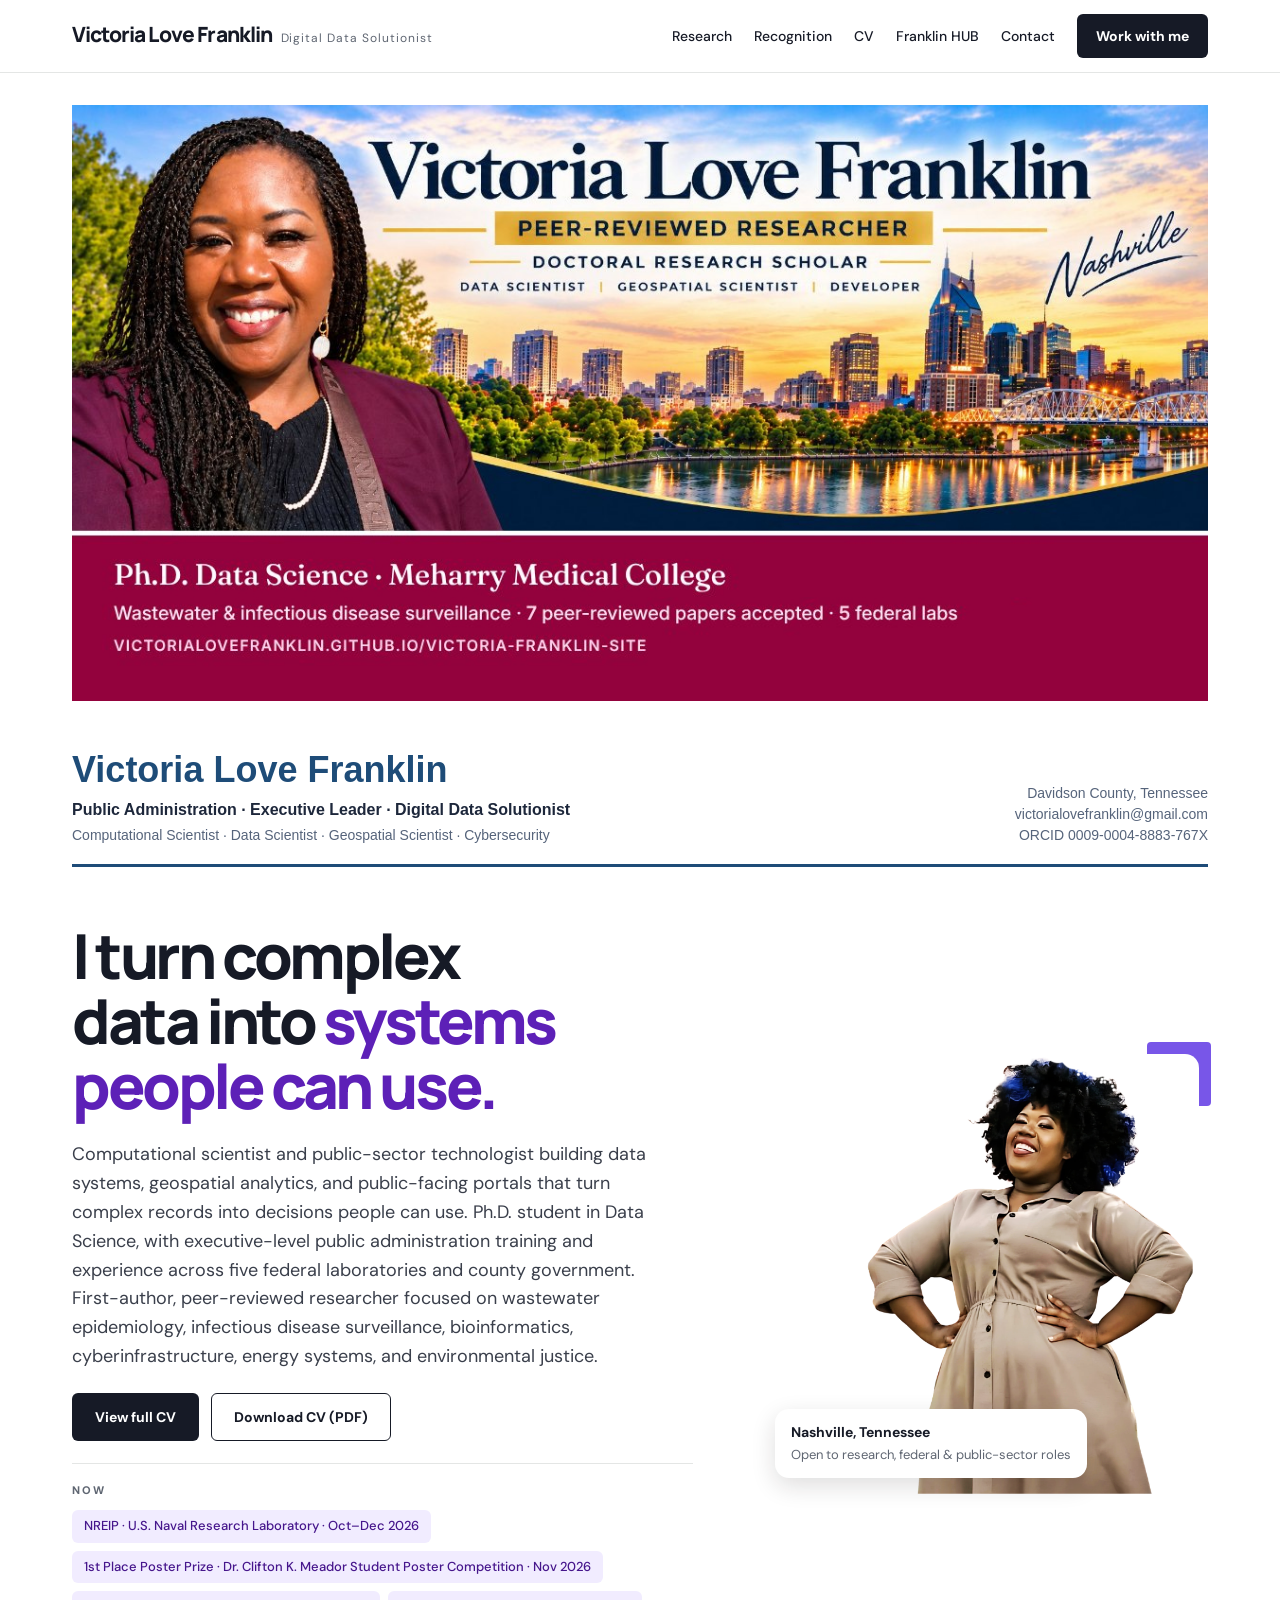
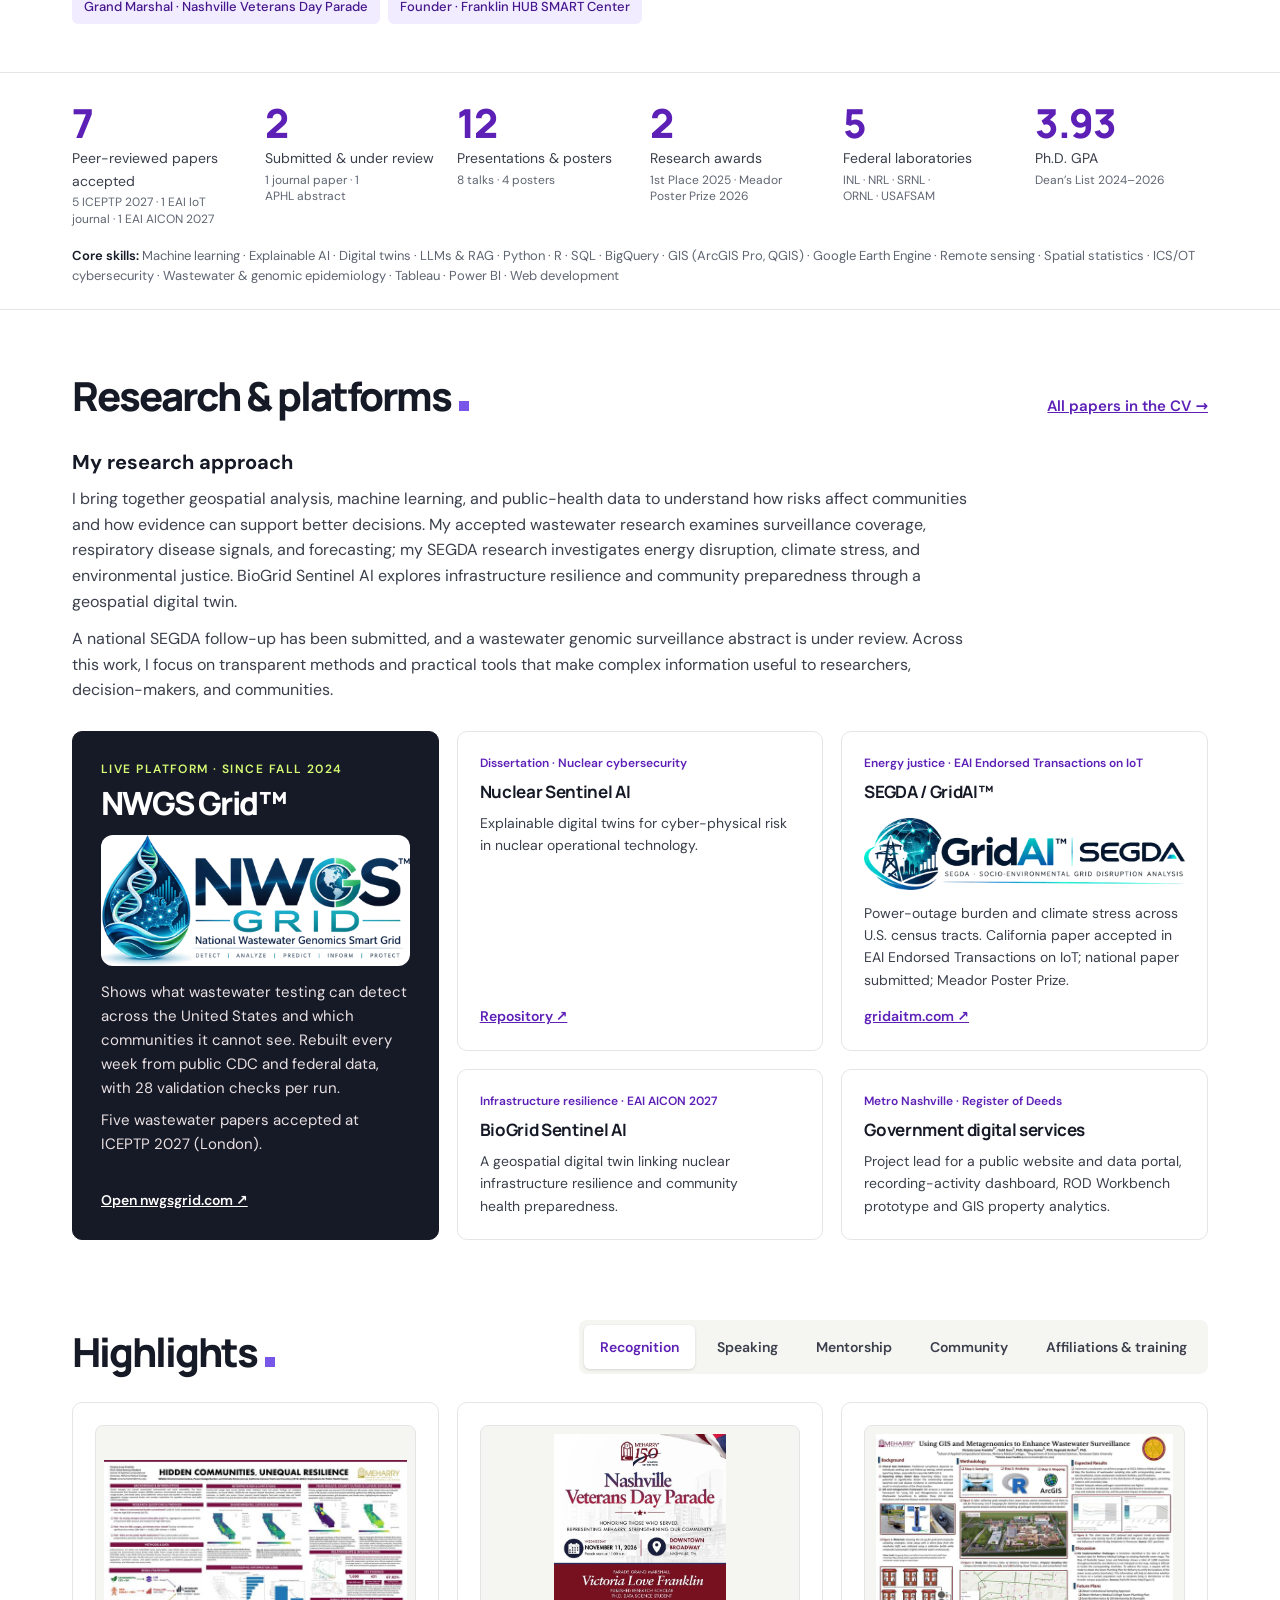
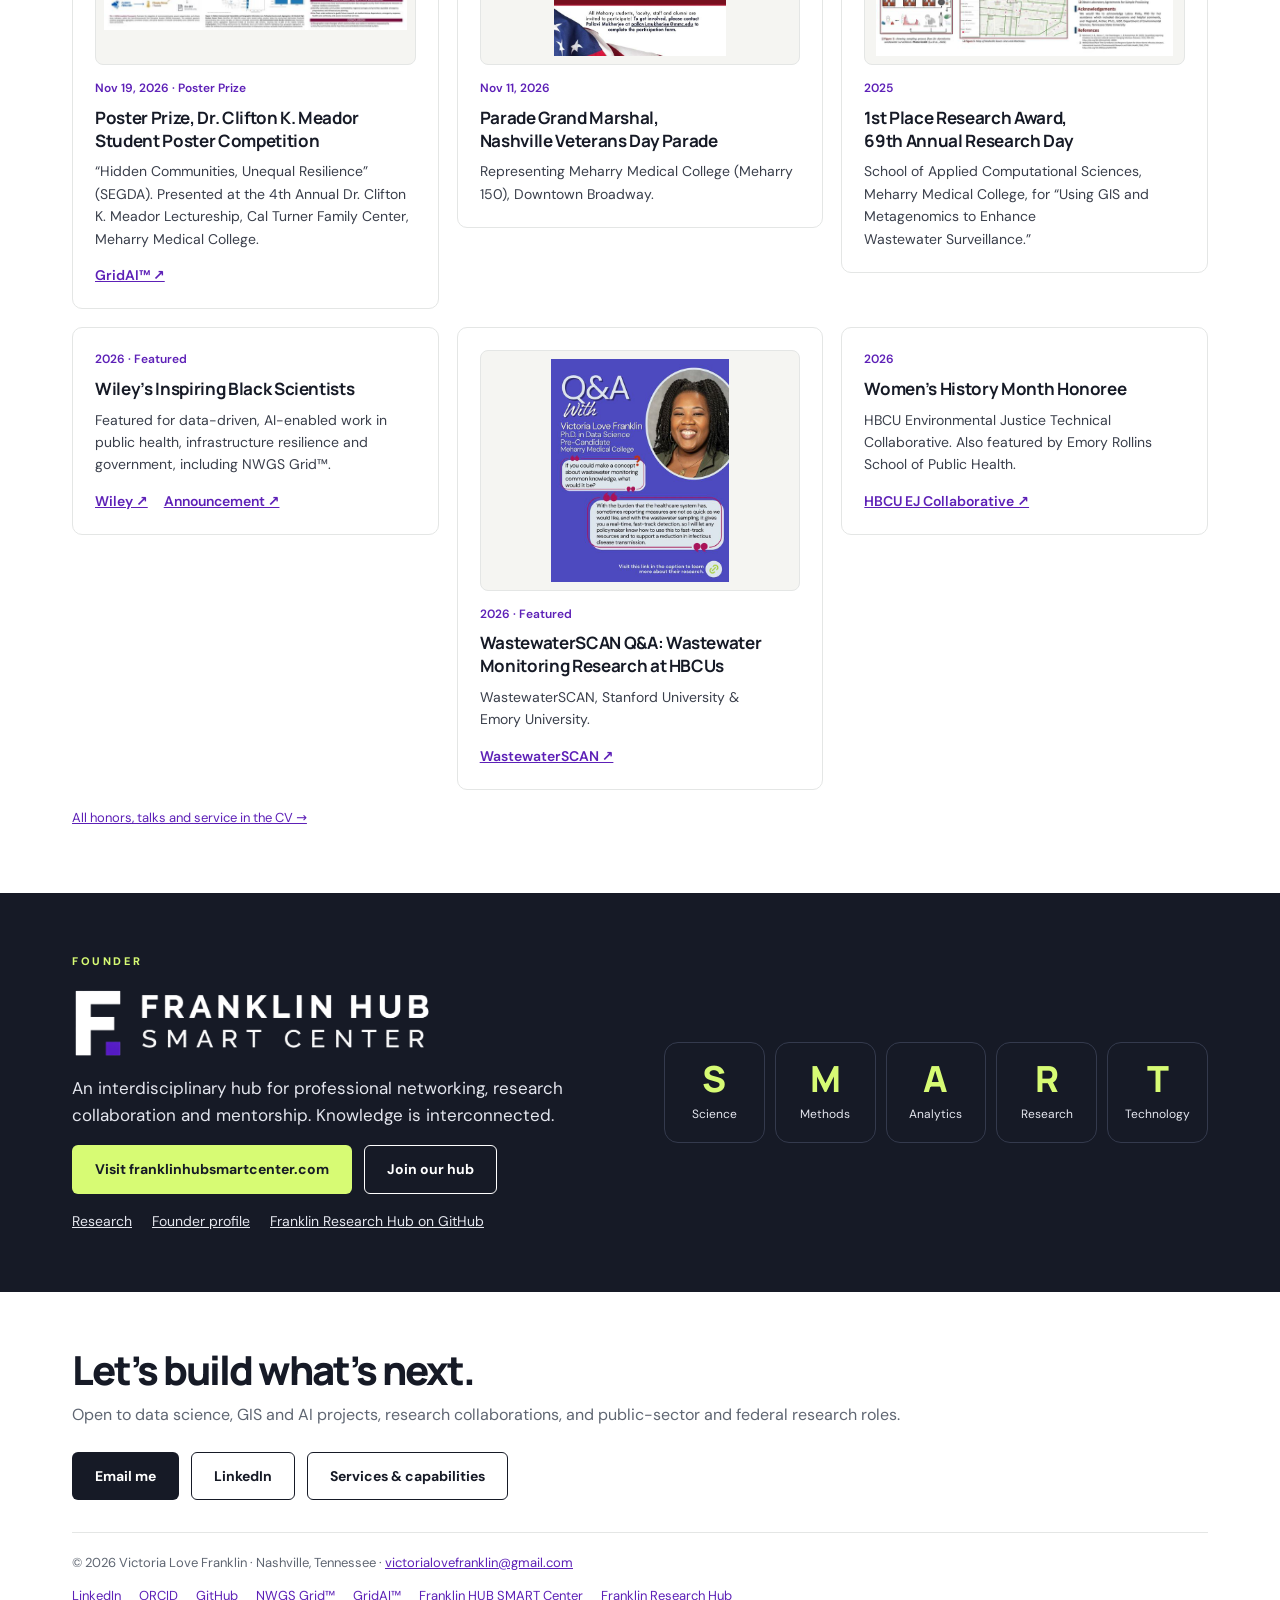
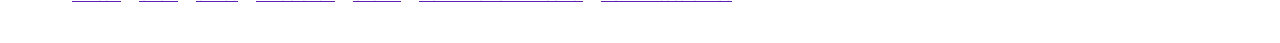
==== commit 36bfa4f4: "Update homepage imagery and research presentation Co-authored-by: copilot-swe-agent[bot] <198982749+" ====
--- a/index.html
+++ b/index.html
@@ -12,18 +12,18 @@
 <meta content="Victoria Love Franklin | Data Scientist, GIS &amp; AI Researcher | Nashville, TN" property="og:title"/>
 <meta content="Data scientist and geospatial AI researcher in Nashville. Seven peer-reviewed papers accepted, NWGS Grid™, GridAI™, and work across five federal laboratories." property="og:description"/>
 <meta content="https://victorialovefranklin.github.io/victoria-franklin-site/" property="og:url"/>
-<meta content="https://victorialovefranklin.github.io/victoria-franklin-site/docs/social-card.jpg" property="og:image"/>
-<meta content="https://victorialovefranklin.github.io/victoria-franklin-site/docs/social-card.jpg" property="og:image:secure_url"/>
+<meta content="https://victorialovefranklin.github.io/victoria-franklin-site/docs/social-card.jpg?v=202611242130" property="og:image"/>
+<meta content="https://victorialovefranklin.github.io/victoria-franklin-site/docs/social-card.jpg?v=202611242130" property="og:image:secure_url"/>
 <meta content="image/jpeg" property="og:image:type"/>
 <meta content="1200" property="og:image:width"/>
 <meta content="630" property="og:image:height"/>
-<meta content="Victoria Love Franklin: Peer-Reviewed Researcher and Doctoral Research Scholar. Data Scientist, Geospatial Scientist, Developer. Ph.D. Data Science (Nuclear Cybersecurity), Meharry Medical College." property="og:image:alt"/>
+<meta content="Victoria Love Franklin: Peer-Reviewed Researcher and Doctoral Research Scholar. Data Scientist, Geospatial Scientist, Developer. Ph.D. Data Science, Meharry Medical College." property="og:image:alt"/>
 <meta content="en_US" property="og:locale"/>
 <meta content="summary_large_image" name="twitter:card"/>
 <meta content="Victoria Love Franklin | Data Scientist, GIS &amp; AI Researcher | Nashville, TN" name="twitter:title"/>
 <meta content="Data scientist and geospatial AI researcher in Nashville. Seven peer-reviewed papers accepted, NWGS Grid™, GridAI™, and work across five federal laboratories." name="twitter:description"/>
-<meta content="https://victorialovefranklin.github.io/victoria-franklin-site/docs/social-card.jpg" name="twitter:image"/>
-<meta content="Victoria Love Franklin: Peer-Reviewed Researcher and Doctoral Research Scholar. Data Scientist, Geospatial Scientist, Developer. Ph.D. Data Science (Nuclear Cybersecurity), Meharry Medical College." name="twitter:image:alt"/>
+<meta content="https://victorialovefranklin.github.io/victoria-franklin-site/docs/social-card.jpg?v=202611242130" name="twitter:image"/>
+<meta content="Victoria Love Franklin: Peer-Reviewed Researcher and Doctoral Research Scholar. Data Scientist, Geospatial Scientist, Developer. Ph.D. Data Science, Meharry Medical College." name="twitter:image:alt"/>
 <meta content="Victoria Love Franklin" name="author"/>
 <link href="https://orcid.org/0009-0004-8883-767X" rel="me"/>
 <meta content="#8A0F3C" name="theme-color"/>
@@ -32,10 +32,10 @@
 <meta content="Victoria" property="profile:first_name"/>
 <meta content="Franklin" property="profile:last_name"/>
 <link href="sitemap.xml" rel="sitemap" type="application/xml"/>
-<script type="application/ld+json">{"@context":"https://schema.org","@graph":[{"@type":"WebSite","@id":"https://victorialovefranklin.github.io/victoria-franklin-site/#website","url":"https://victorialovefranklin.github.io/victoria-franklin-site/","name":"Victoria Love Franklin","inLanguage":"en-US","publisher":{"@id":"https://victorialovefranklin.github.io/victoria-franklin-site/#person"}},{"@type":"Person","@id":"https://victorialovefranklin.github.io/victoria-franklin-site/#person","name":"Victoria Love Franklin","alternateName":["Victoria L. Franklin","V.L. Franklin","Victoria Franklin"],"honorificSuffix":"PSM, CPT","url":"https://victorialovefranklin.github.io/victoria-franklin-site/","image":"https://victorialovefranklin.github.io/victoria-franklin-site/docs/img/victoria-franklin-portrait.jpg","email":"mailto:victorialovefranklin@gmail.com","jobTitle":["Data Scientist","Geospatial Scientist","Doctoral Researcher"],"description":"Data scientist and geospatial AI researcher pursuing a Ph.D. in Data Science (Nuclear Cybersecurity) at Meharry Medical College, with research experience at five federal laboratories.","address":{"@type":"PostalAddress","addressLocality":"Nashville","addressRegion":"TN","addressCountry":"US"},"affiliation":{"@type":"CollegeOrUniversity","name":"Meharry Medical College","url":"https://www.mmc.edu/"},"alumniOf":[{"@type":"CollegeOrUniversity","name":"Tennessee State University"},{"@type":"CollegeOrUniversity","name":"Meharry Medical College"}],"hasCredential":[{"@type":"EducationalOccupationalCredential","credentialCategory":"degree","name":"Ph.D. in Data Science, Nuclear Cybersecurity (expected 2027)"},{"@type":"EducationalOccupationalCredential","credentialCategory":"degree","name":"Professional Science Master’s, Applied Geospatial Information Systems"},{"@type":"EducationalOccupationalCredential","credentialCategory":"degree","name":"B.S., Urban Studies"},{"@type":"EducationalOccupationalCredential","credentialCategory":"certificate","name":"Graduate Certificate, Public Administration & Executive Leadership"},{"@type":"EducationalOccupationalCredential","credentialCategory":"certification","name":"Certified Phlebotomy Technician (CPT)"}],"hasOccupation":[{"@type":"Occupation","name":"Data Scientist","occupationalCategory":"15-2051.00","skills":"Python, R, SQL, BigQuery, machine learning, explainable AI, digital twins, LLMs and RAG, Tableau, Power BI","occupationLocation":{"@type":"City","name":"Nashville, Tennessee"}},{"@type":"Occupation","name":"Geospatial Scientist / GIS Analyst","occupationalCategory":"15-1299.02","skills":"ArcGIS Pro, QGIS, Google Earth Engine, remote sensing, spatial statistics, GeoAI, spatial epidemiology"},{"@type":"Occupation","name":"Cybersecurity Researcher (Critical Infrastructure)","skills":"ICS/OT security, SCADA, HMI, PLC, vulnerability assessment, cyber-physical anomaly detection"}],"knowsAbout":["Data science","Machine learning","Explainable artificial intelligence","Digital twins","Large language models","Retrieval-augmented generation","Geographic information systems","Geospatial data science","Remote sensing","Google Earth Engine","ArcGIS Pro","QGIS","Spatial statistics","Python","R","SQL","BigQuery","Tableau","Power BI","Nuclear cybersecurity","ICS/OT security","SCADA","Critical infrastructure resilience","Wastewater-based epidemiology","Genomic epidemiology","Biosurveillance","Metagenomics","Public health surveillance","Environmental justice","Energy justice","Climate resilience","Government technology","Web development"],"award":["Poster Prize, Dr. Clifton K. Meador Student Poster Competition (2026)","1st Place Research Award, 69th Annual Research Day, Meharry Medical College (2025)","Featured, Wiley’s Inspiring Black Scientists (2026)","Women’s History Month Honoree, HBCU Environmental Justice Technical Collaborative (2026)","Parade Grand Marshal, Nashville Veterans Day Parade (2026)"],"memberOf":[{"@type":"Organization","name":"IEEE"},{"@type":"Organization","name":"American Meteorological Society"},{"@type":"Organization","name":"Association of Public Health Laboratories"},{"@type":"Organization","name":"Water Environment Federation"},{"@type":"Organization","name":"National Society of Black Engineers"},{"@type":"Organization","name":"Google Developer Groups"},{"@type":"Organization","name":"HBCU Environmental Justice Technical Collaborative"}],"founder":{"@type":"Organization","name":"Franklin HUB SMART Center","url":"https://franklinhubsmartcenter.com/","logo":"https://victorialovefranklin.github.io/victoria-franklin-site/docs/img/franklin-hub-logo.png","sameAs":["https://github.com/Franklin-Research-Hub"]},"sameAs":["https://www.linkedin.com/in/victoria-love-f-553740410/","https://orcid.org/0009-0004-8883-767X","https://github.com/victorialovefranklin","https://nwgsgrid.com/","https://gridaitm.com/","https://franklinhubsmartcenter.com/","https://github.com/Franklin-Research-Hub","https://github.com/victorialovefranklin/Nuclear-Sentinel/"]},{"@type":"ProfilePage","@id":"https://victorialovefranklin.github.io/victoria-franklin-site/#profile","url":"https://victorialovefranklin.github.io/victoria-franklin-site/","name":"Victoria Love Franklin | Data Scientist, GIS & AI Researcher | Nashville, TN","mainEntity":{"@id":"https://victorialovefranklin.github.io/victoria-franklin-site/#person"},"isPartOf":{"@id":"https://victorialovefranklin.github.io/victoria-franklin-site/#website"}}]}</script>
+<script type="application/ld+json">{"@context":"https://schema.org","@graph":[{"@type":"WebSite","@id":"https://victorialovefranklin.github.io/victoria-franklin-site/#website","url":"https://victorialovefranklin.github.io/victoria-franklin-site/","name":"Victoria Love Franklin","inLanguage":"en-US","publisher":{"@id":"https://victorialovefranklin.github.io/victoria-franklin-site/#person"}},{"@type":"Person","@id":"https://victorialovefranklin.github.io/victoria-franklin-site/#person","name":"Victoria Love Franklin","alternateName":["Victoria L. Franklin","V.L. Franklin","Victoria Franklin"],"honorificSuffix":"PSM, CPT","url":"https://victorialovefranklin.github.io/victoria-franklin-site/","image":"https://victorialovefranklin.github.io/victoria-franklin-site/docs/img/victoria-franklin-portrait.jpg","email":"mailto:victorialovefranklin@gmail.com","jobTitle":["Data Scientist","Geospatial Scientist","Doctoral Researcher"],"description":"Data scientist and geospatial AI researcher pursuing a Ph.D. in Data Science at Meharry Medical College, with research experience at five federal laboratories.","address":{"@type":"PostalAddress","addressLocality":"Nashville","addressRegion":"TN","addressCountry":"US"},"affiliation":{"@type":"CollegeOrUniversity","name":"Meharry Medical College","url":"https://www.mmc.edu/"},"alumniOf":[{"@type":"CollegeOrUniversity","name":"Tennessee State University"},{"@type":"CollegeOrUniversity","name":"Meharry Medical College"}],"hasCredential":[{"@type":"EducationalOccupationalCredential","credentialCategory":"degree","name":"Ph.D. in Data Science (expected 2027)"},{"@type":"EducationalOccupationalCredential","credentialCategory":"degree","name":"Professional Science Master’s, Applied Geospatial Information Systems"},{"@type":"EducationalOccupationalCredential","credentialCategory":"degree","name":"B.S., Urban Studies"},{"@type":"EducationalOccupationalCredential","credentialCategory":"certificate","name":"Graduate Certificate, Public Administration & Executive Leadership"},{"@type":"EducationalOccupationalCredential","credentialCategory":"certification","name":"Certified Phlebotomy Technician (CPT)"}],"hasOccupation":[{"@type":"Occupation","name":"Data Scientist","occupationalCategory":"15-2051.00","skills":"Python, R, SQL, BigQuery, machine learning, explainable AI, digital twins, LLMs and RAG, Tableau, Power BI","occupationLocation":{"@type":"City","name":"Nashville, Tennessee"}},{"@type":"Occupation","name":"Geospatial Scientist / GIS Analyst","occupationalCategory":"15-1299.02","skills":"ArcGIS Pro, QGIS, Google Earth Engine, remote sensing, spatial statistics, GeoAI, spatial epidemiology"},{"@type":"Occupation","name":"Cybersecurity Researcher (Critical Infrastructure)","skills":"ICS/OT security, SCADA, HMI, PLC, vulnerability assessment, cyber-physical anomaly detection"}],"knowsAbout":["Data science","Machine learning","Explainable artificial intelligence","Digital twins","Large language models","Retrieval-augmented generation","Geographic information systems","Geospatial data science","Remote sensing","Google Earth Engine","ArcGIS Pro","QGIS","Spatial statistics","Python","R","SQL","BigQuery","Tableau","Power BI","Nuclear cybersecurity","ICS/OT security","SCADA","Critical infrastructure resilience","Wastewater-based epidemiology","Genomic epidemiology","Biosurveillance","Metagenomics","Public health surveillance","Environmental justice","Energy justice","Climate resilience","Government technology","Web development"],"award":["Poster Prize, Dr. Clifton K. Meador Student Poster Competition (2026)","1st Place Research Award, 69th Annual Research Day, Meharry Medical College (2025)","Featured, Wiley’s Inspiring Black Scientists (2026)","Women’s History Month Honoree, HBCU Environmental Justice Technical Collaborative (2026)","Parade Grand Marshal, Nashville Veterans Day Parade (2026)"],"memberOf":[{"@type":"Organization","name":"IEEE"},{"@type":"Organization","name":"American Meteorological Society"},{"@type":"Organization","name":"Association of Public Health Laboratories"},{"@type":"Organization","name":"Water Environment Federation"},{"@type":"Organization","name":"National Society of Black Engineers"},{"@type":"Organization","name":"Google Developer Groups"},{"@type":"Organization","name":"HBCU Environmental Justice Technical Collaborative"}],"founder":{"@type":"Organization","name":"Franklin HUB SMART Center","url":"https://franklinhubsmartcenter.com/","logo":"https://victorialovefranklin.github.io/victoria-franklin-site/docs/img/franklin-hub-logo.png","sameAs":["https://github.com/Franklin-Research-Hub"]},"sameAs":["https://www.linkedin.com/in/victoria-love-f-553740410/","https://orcid.org/0009-0004-8883-767X","https://github.com/victorialovefranklin","https://nwgsgrid.com/","https://gridaitm.com/","https://franklinhubsmartcenter.com/","https://github.com/Franklin-Research-Hub","https://github.com/victorialovefranklin/Nuclear-Sentinel/"]},{"@type":"ProfilePage","@id":"https://victorialovefranklin.github.io/victoria-franklin-site/#profile","url":"https://victorialovefranklin.github.io/victoria-franklin-site/","name":"Victoria Love Franklin | Data Scientist, GIS & AI Researcher | Nashville, TN","mainEntity":{"@id":"https://victorialovefranklin.github.io/victoria-franklin-site/#person"},"isPartOf":{"@id":"https://victorialovefranklin.github.io/victoria-franklin-site/#website"}}]}</script>
 <link as="font" crossorigin="" href="docs/fonts/inter-normal.woff2" rel="preload" type="font/woff2"/>
 <link as="font" crossorigin="" href="docs/fonts/fraunces-normal.woff2" rel="preload" type="font/woff2"/>
-<link href="docs/site.css?v=202611242100" rel="stylesheet"/>
+<link href="docs/site.css?v=202611242130" rel="stylesheet"/>
 <link as="font" crossorigin="" href="docs/fonts/manrope.woff2" rel="preload" type="font/woff2"/>
 <link href="docs/hub-theme.css?v=202611242100" rel="stylesheet"/>
 </head>
@@ -44,15 +44,16 @@
 <header class="site-header">
 <div class="wrap">
 <a class="brand" href="index.html"><b>Victoria Love Franklin</b><small>Digital Data Solutionist</small></a>
-<a aria-label="Founder of Franklin HUB SMART Center (opens in a new tab)" class="hub-lock" href="https://franklinhubsmartcenter.com/" rel="noopener" target="_blank">
-<img alt="" height="27" src="docs/img/franklin-hub-mark.png" width="22"/>
-<span><small>Founder</small><strong>Franklin HUB SMART Center</strong></span>
-</a>
 <button aria-controls="site-nav" aria-expanded="false" class="menu-btn" type="button">Menu</button>
 <nav aria-label="Main" class="site-nav" id="site-nav"><a href="#research">Research</a><a href="#highlights">Recognition</a><a href="experience.html">CV</a><a href="#hub">Franklin HUB</a><a href="#contact">Contact</a><a class="btn btn-primary" href="work-with-me.html">Work with me</a></nav>
 </div>
 </header>
 <main id="main">
+<section aria-label="Victoria Love Franklin in Nashville" class="visual-hero">
+<div class="wrap">
+<img src="docs/social-card.jpg?v=202611242130" width="1200" height="630" alt="Victoria Love Franklin, peer-reviewed researcher and doctoral research scholar, with the Nashville skyline. Ph.D. Data Science, Meharry Medical College." fetchpriority="high"/>
+</div>
+</section>
 <section aria-label="Profile" class="profile-header">
 <div class="wrap">
 <div class="profile-header-inner">
@@ -89,7 +90,7 @@
 </div>
 </div>
 <figure class="portrait">
-<img alt="Victoria Love Franklin smiling in a burgundy blazer" fetchpriority="high" height="959" src="docs/img/victoria-franklin-portrait.jpg" width="720"/>
+<img alt="Victoria Love Franklin smiling in a taupe dress" height="800" src="docs/img/victoria-franklin-home-portrait.png" width="800"/>
 <figcaption><b>Nashville, Tennessee</b><span>Open to research, federal &amp; public-sector roles</span></figcaption>
 </figure>
 </div>
@@ -110,6 +111,11 @@
 <section class="section" id="research">
 <div class="wrap">
 <div class="sec-head"><h2>Research &amp; platforms</h2><a class="more" href="experience.html#publications">All papers in the CV →</a></div>
+<div class="research-approach">
+<h3>My research approach</h3>
+<p>I bring together geospatial analysis, machine learning, and public-health data to understand how risks affect communities and how evidence can support better decisions. My accepted wastewater research examines surveillance coverage, respiratory disease signals, and forecasting; my SEGDA research investigates energy disruption, climate stress, and environmental justice. BioGrid Sentinel AI explores infrastructure resilience and community preparedness through a geospatial digital twin.</p>
+<p>A national SEGDA follow-up has been submitted, and a wastewater genomic surveillance abstract is under review. Across this work, I focus on transparent methods and practical tools that make complex information useful to researchers, decision-makers, and communities.</p>
+</div>
 <div class="grid research-grid">
 <article class="card card-dark">
 <span class="meta">Live platform · since Fall 2024</span>
--- a/docs/site.css
+++ b/docs/site.css
@@ -29,12 +29,7 @@
 .brand{display:flex;align-items:baseline;gap:8px;text-decoration:none;color:var(--ink)}
 .brand b{font:600 22px/1 var(--serif)}
 .brand small{font-size:12px;letter-spacing:.08em;color:var(--muted)}
-.hub-lock{display:flex;align-items:center;gap:10px;text-decoration:none;color:var(--ink);padding-left:16px;border-left:1px solid var(--line);margin-right:auto}
-.hub-lock img{width:22px;height:27px}
-.hub-lock span{display:flex;flex-direction:column;line-height:1.15}
-.hub-lock small{font-size:10px;color:var(--muted);letter-spacing:.08em;text-transform:uppercase}
-.hub-lock strong{font-size:13px;font-weight:600}
-.site-nav{display:flex;align-items:center;gap:4px 22px;font-size:14px;font-weight:500}
+.site-nav{display:flex;align-items:center;gap:4px 22px;margin-left:auto;font-size:14px;font-weight:500}
 .site-nav a{color:var(--ink);text-decoration:none}
 .site-nav a:hover,.site-nav a[aria-current="page"]{color:var(--wine)}
 .site-nav a[aria-current="page"]{font-weight:600}
@@ -57,7 +52,9 @@
 .sec-head p{color:var(--muted);max-width:560px}
 .more{font-weight:600;font-size:15px}
 
-/* CV-style profile header */
+/* Homepage banner and CV-style profile header */
+.visual-hero .wrap{padding-top:32px}
+.visual-hero img{width:100%;height:auto}
 .profile-header .wrap{padding-top:48px}
 .profile-header-inner{display:flex;justify-content:space-between;align-items:flex-end;gap:24px;padding-bottom:18px;border-bottom:3px solid #1e4c78;font-family:Arial,Helvetica,sans-serif}
 .profile-identity h1{font-size:36px;line-height:1.15;letter-spacing:0;color:#1e4c78}
@@ -97,6 +94,9 @@
 .grid{display:grid;gap:18px}
 .g3{grid-template-columns:repeat(3,minmax(0,1fr))}
 .research-grid{grid-template-columns:repeat(3,minmax(0,1fr))}
+.research-approach{max-width:900px;margin-bottom:28px;color:var(--body)}
+.research-approach h3{margin-bottom:8px;color:var(--ink);font-size:20px}
+.research-approach p+p{margin-top:12px}
 .card{background:#fff;border:1px solid var(--line);border-radius:var(--r);padding:22px;display:flex;flex-direction:column;gap:8px}
 .card .meta{font-size:12px;font-weight:600;color:var(--wine)}
 .card h3{font-size:17px;font-weight:600;line-height:1.35}
@@ -246,7 +246,6 @@
 
 /* Responsive */
 @media screen and (max-width:1080px){
-  .hub-lock{display:none}
   .menu-btn{display:inline-flex;align-items:center;justify-content:center;padding:0 14px}
   .site-nav{display:none;position:absolute;top:72px;left:0;right:0;background:#fff;border-bottom:1px solid var(--line);flex-direction:column;align-items:stretch;padding:16px 32px 22px;gap:4px}
   .site-nav.open{display:flex}
